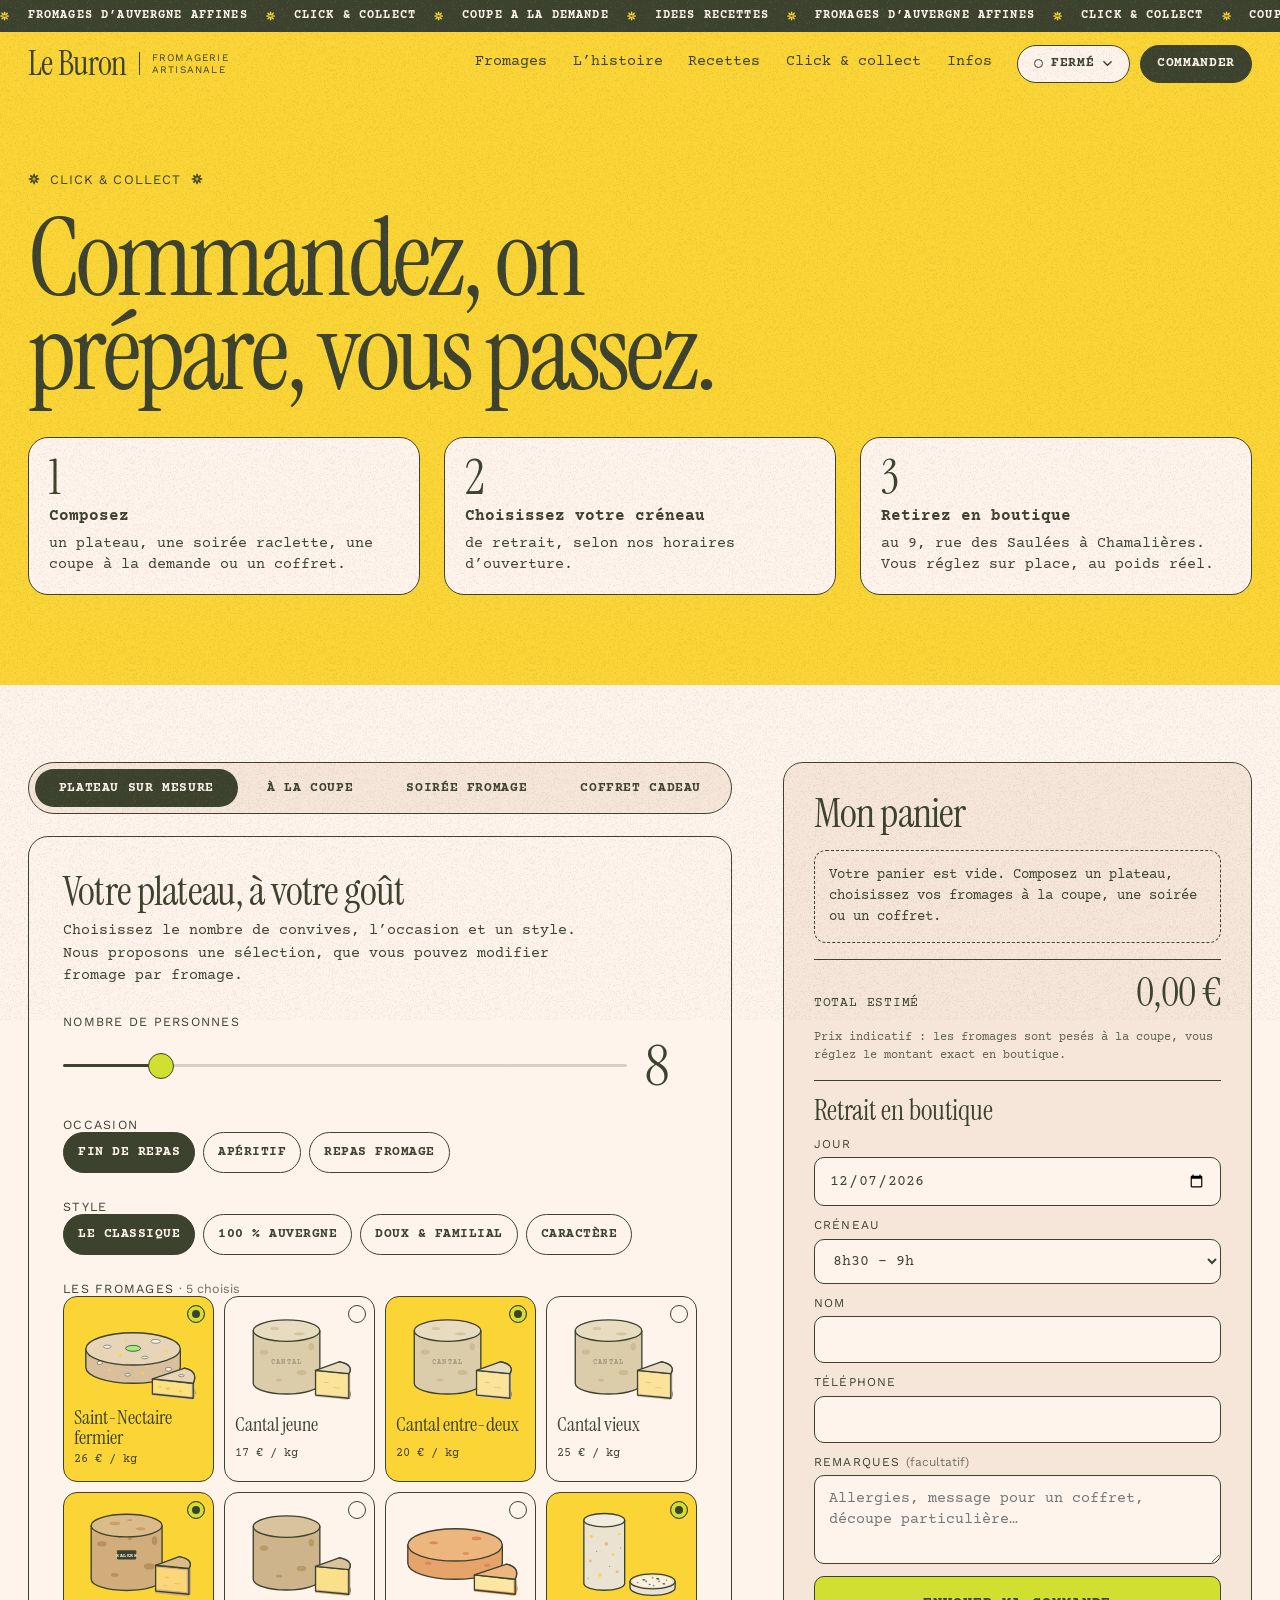
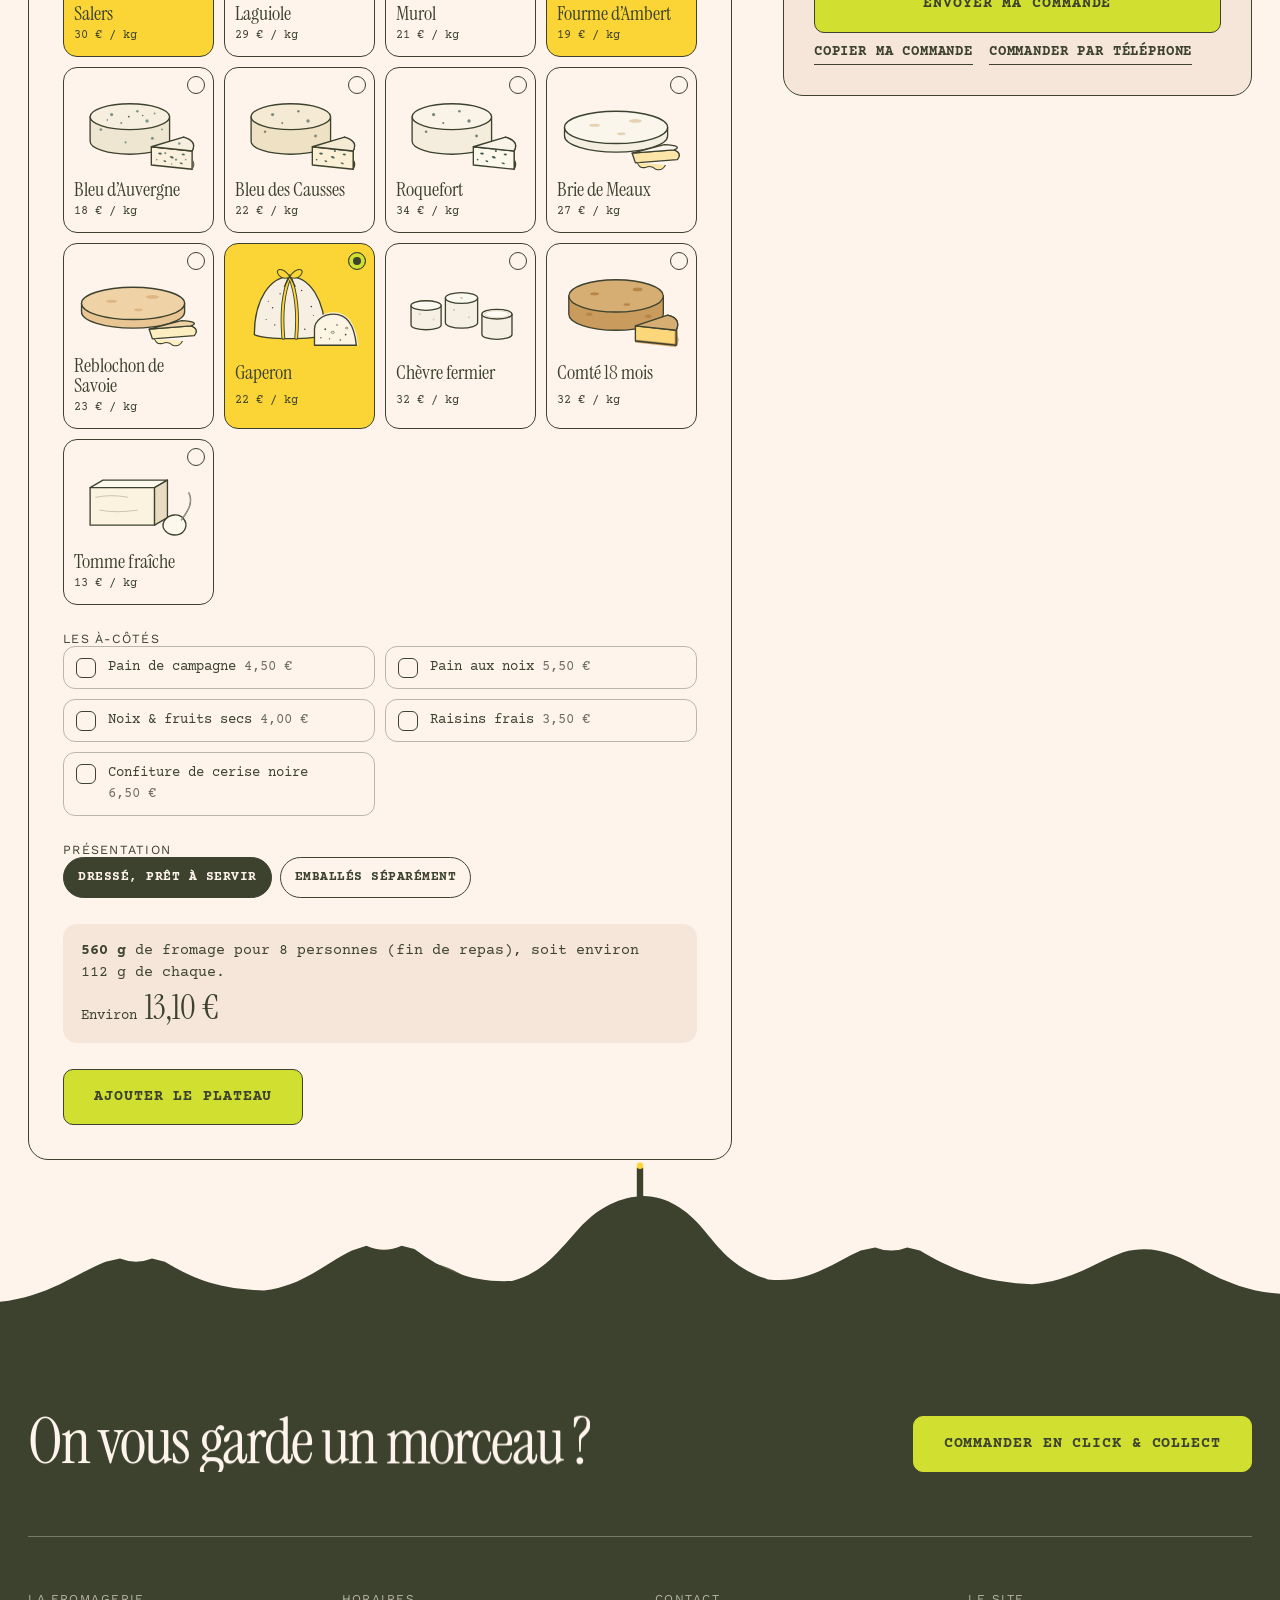
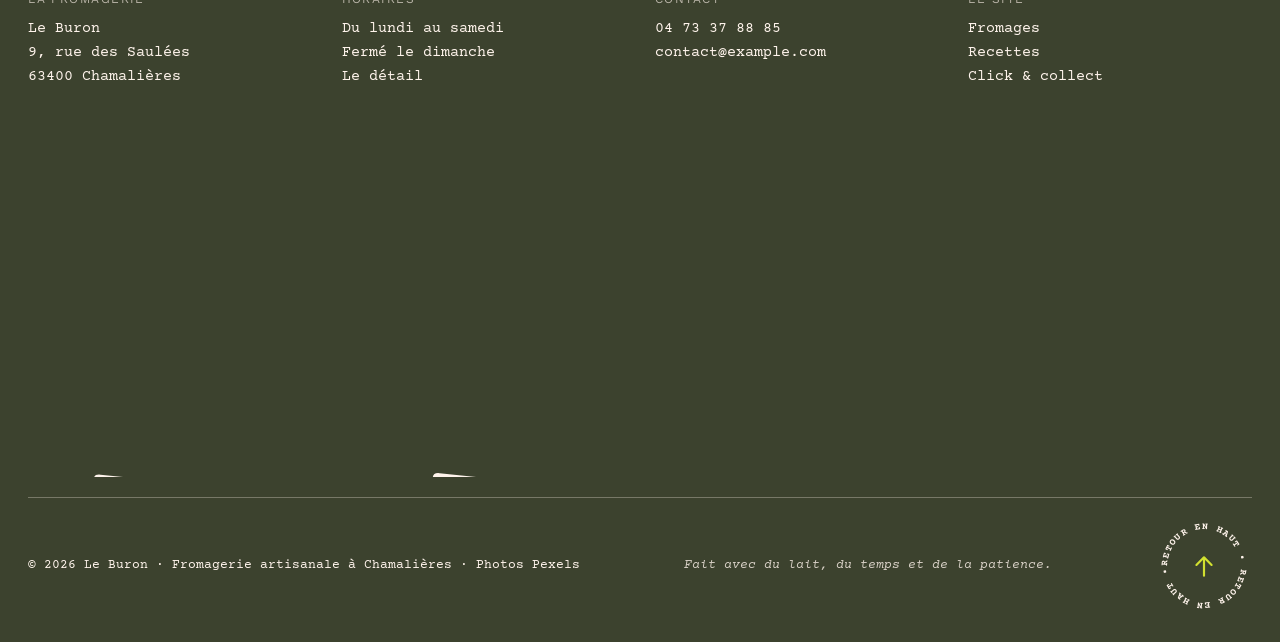
==== commande.html @ 523547b1 "Ajoute les pages fromages, recettes et commande click & collect - Transition animée (rideau) entre l" ====
<!DOCTYPE html>
<html lang="fr" class="no-js">
<head>
  <meta charset="utf-8">
  <meta name="viewport" content="width=device-width, initial-scale=1">
  <title>Click &amp; collect — Le Buron</title>
  <meta name="description" content="Commandez en ligne vos plateaux, fromages à la coupe, soirées raclette et coffrets, et retirez-les au Buron, 9 rue des Saulées à Chamalières.">
  <meta name="theme-color" content="#fff4ec">

  <!-- Partage sur les réseaux — ✏️ À PERSONNALISER : remplacez l’URL de l’image par l’adresse complète une fois le site en ligne -->
  <meta property="og:type" content="website">
  <meta property="og:locale" content="fr_FR">
  <meta property="og:site_name" content="Le Buron">
  <meta property="og:title" content="Click &amp; collect — Le Buron">
  <meta property="og:description" content="Les grands fromages d’Auvergne, choisis avec soin et coupés à la demande, à Chamalières aux portes de Clermont-Ferrand.">
  <meta property="og:image" content="assets/img/og-image.jpg">
  <meta name="twitter:card" content="summary_large_image">

  <link rel="icon" href="assets/img/favicon.svg" type="image/svg+xml">
  <link rel="apple-touch-icon" href="assets/img/apple-touch-icon.png">
  <link rel="preload" href="assets/fonts/instrument-serif-400-latin.woff2" as="font" type="font/woff2" crossorigin>
  <link rel="preload" href="assets/fonts/courier-prime-400-latin.woff2" as="font" type="font/woff2" crossorigin>
  <link rel="stylesheet" href="assets/css/style.css">

  <script>document.documentElement.classList.replace('no-js', 'js');try{if(sessionStorage.getItem('lb-curtain'))document.documentElement.classList.add('is-arriving')}catch(e){}</script>
  <script src="assets/vendor/gsap.min.js" defer></script>
  <script src="assets/vendor/ScrollTrigger.min.js" defer></script>
  <script src="assets/vendor/SplitText.min.js" defer></script>
  <script src="assets/vendor/lenis.min.js" defer></script>
  <script src="assets/js/data.js" defer></script>
  <script src="assets/js/app.js" defer></script>
  <script src="assets/js/main.js" defer></script>

</head>
<body class="page-commande">
  <a class="skip-link" href="#contenu">Aller au contenu</a>

  <!-- ============ Bibliothèque d’illustrations (réutilisées avec <use>) ============ -->
  <svg class="sprite" width="0" height="0" aria-hidden="true" focusable="false">
    <defs>
      <linearGradient id="sky-grad" x1="0" y1="0" x2="0" y2="1">
        <stop offset="0" stop-color="#fff4ec"/>
        <stop offset="1" stop-color="#f6e6d9"/>
      </linearGradient>
      <pattern id="lauze" width="14" height="24" patternUnits="userSpaceOnUse">
        <rect width="14" height="24" fill="#3c422e"/>
        <path d="M0,6 a7,7 0 0,0 14,0 M-7,18 a7,7 0 0,0 14,0 M7,18 a7,7 0 0,0 14,0" fill="none" stroke="#69714f" stroke-width="1.6"/>
      </pattern>

      <!-- Astérisque fleuri -->
      <symbol id="ast" viewBox="-11 -11 22 22">
        <g fill="currentColor">
          <path id="ast-petal" d="M0,-1.2 C2.5,-4 2.5,-7.6 0,-10.6 C-2.5,-7.6 -2.5,-4 0,-1.2 Z"/>
          <use href="#ast-petal" transform="rotate(45)"/>
          <use href="#ast-petal" transform="rotate(90)"/>
          <use href="#ast-petal" transform="rotate(135)"/>
          <use href="#ast-petal" transform="rotate(180)"/>
          <use href="#ast-petal" transform="rotate(225)"/>
          <use href="#ast-petal" transform="rotate(270)"/>
          <use href="#ast-petal" transform="rotate(315)"/>
        </g>
      </symbol>
      <symbol id="arrow" viewBox="0 0 24 24">
        <path d="M3,12 H20 M13,5 L20,12 L13,19" fill="none" stroke="currentColor" stroke-width="2" stroke-linecap="round" stroke-linejoin="round"/>
      </symbol>

      <!-- Meule entamée vue de dessus + sa part -->
      <symbol id="wheel-top" viewBox="-52 -52 104 104">
        <path d="M0,0 L39.84,23 A46,46 0 1,1 39.84,-23 Z" fill="#e2c9a6" stroke="#3c422e" stroke-width="2.5" stroke-linejoin="round"/>
        <path d="M0,0 L33.77,19.5 A39,39 0 1,1 33.77,-19.5 Z" fill="#fde17e" stroke="#3c422e" stroke-width="1.5" stroke-linejoin="round"/>
        <g fill="#f1c64a"><circle cx="-14" cy="-12" r="3"/><circle cx="-22" cy="10" r="2.2"/><circle cx="4" cy="22" r="2.6"/><circle cx="-4" cy="-26" r="1.8"/><circle cx="-28" cy="-6" r="1.6"/></g>
      </symbol>
      <symbol id="wedge-top" viewBox="-52 -52 104 104">
        <path d="M0,0 L39.84,-23 A46,46 0 0,1 39.84,23 Z" fill="#e2c9a6" stroke="#3c422e" stroke-width="2.5" stroke-linejoin="round"/>
        <path d="M0,0 L33.77,-19.5 A39,39 0 0,1 33.77,19.5 Z" fill="#fde17e" stroke="#3c422e" stroke-width="1.5" stroke-linejoin="round"/>
        <circle cx="22" cy="4" r="2.2" fill="#f1c64a"/>
      </symbol>

      <!-- Saint-Nectaire -->
      <symbol id="sn-wheel" viewBox="0 0 240 180">
        <path d="M22,78 L22,112 A88,30 0 0,0 198,112 L198,78 Z" fill="#d9bf9c" stroke="#3c422e" stroke-width="2.5" stroke-linejoin="round"/>
        <ellipse cx="110" cy="78" rx="88" ry="30" fill="#e8d5b7" stroke="#3c422e" stroke-width="2.5"/>
        <g fill="#fff4ec" stroke="#3c422e" stroke-width="1"><ellipse cx="62" cy="74" rx="7" ry="3"/><ellipse cx="152" cy="64" rx="9" ry="3.5"/><ellipse cx="132" cy="94" rx="6" ry="2.4"/><ellipse cx="48" cy="104" rx="5" ry="3"/><ellipse cx="176" cy="116" rx="6" ry="3.4"/><ellipse cx="100" cy="126" rx="5" ry="2.6"/></g>
        <g fill="#fbd535"><circle cx="86" cy="90" r="2.6"/><circle cx="172" cy="82" r="2.2"/><circle cx="96" cy="62" r="1.8"/><circle cx="128" cy="124" r="2.4"/><circle cx="66" cy="118" r="2"/></g>
        <ellipse cx="110" cy="77" rx="14" ry="5.5" fill="#9eef80" stroke="#3c422e" stroke-width="1.5"/>
      </symbol>
      <symbol id="sn-part" viewBox="0 0 240 180">
        <path d="M222,142 Q232,120 206,114 L206,142 Q232,148 222,170 Z" fill="#d9bf9c" stroke="#3c422e" stroke-width="2.5" stroke-linejoin="round"/>
        <path d="M146,134 L222,142 L222,170 L146,162 Z" fill="#fde17e"/>
        <path d="M146,162 L222,170 M222,142 L222,170" stroke="#d9bf9c" stroke-width="6"/>
        <path d="M146,134 L222,142" stroke="#d9bf9c" stroke-width="5"/>
        <g fill="#f1c64a"><ellipse cx="175" cy="152" rx="4" ry="2.5"/><ellipse cx="198" cy="157" rx="3" ry="2"/><ellipse cx="160" cy="149" rx="2.5" ry="1.6"/></g>
        <path d="M146,134 L222,142 L222,170 L146,162 Z" fill="none" stroke="#3c422e" stroke-width="2.5" stroke-linejoin="round"/>
        <path d="M146,134 L206,114 Q232,120 222,142 Z" fill="#e8d5b7" stroke="#3c422e" stroke-width="2.5" stroke-linejoin="round"/>
        <ellipse cx="200" cy="128" rx="5" ry="2" fill="#fff4ec" stroke="#3c422e" stroke-width="1"/>
      </symbol>

      <!-- Cantal -->
      <symbol id="ca-wheel" viewBox="0 0 240 180">
        <path d="M34,44 L34,142 A62,20 0 0,0 158,142 L158,44 Z" fill="#dccdaa" stroke="#3c422e" stroke-width="2.5" stroke-linejoin="round"/>
        <g fill="#cdbb94"><ellipse cx="54" cy="84" rx="8" ry="5"/><ellipse cx="124" cy="122" rx="9" ry="5"/><ellipse cx="82" cy="136" rx="6" ry="3"/><ellipse cx="142" cy="74" rx="5" ry="7"/></g>
        <text x="96" y="106" text-anchor="middle" font-family="'Courier Prime', monospace" font-size="13" font-weight="700" letter-spacing="2" fill="#3c422e" opacity=".35">CANTAL</text>
        <ellipse cx="96" cy="44" rx="62" ry="20" fill="#e8dcc0" stroke="#3c422e" stroke-width="2.5"/>
        <g fill="#d6c49d"><ellipse cx="74" cy="40" rx="8" ry="3"/><ellipse cx="120" cy="50" rx="10" ry="3"/></g>
      </symbol>
      <symbol id="ca-part" viewBox="0 0 240 180">
        <path d="M212,124 Q222,108 194,102 L194,148 Q222,154 212,170 Z" fill="#dccdaa" stroke="#3c422e" stroke-width="2.5" stroke-linejoin="round"/>
        <path d="M150,118 L212,124 L212,170 L150,164 Z" fill="#fbe49a"/>
        <path d="M150,164 L212,170 M212,124 L212,170" stroke="#dccdaa" stroke-width="6"/>
        <path d="M150,118 L212,124" stroke="#dccdaa" stroke-width="5"/>
        <path d="M166,140 l8,1 M184,150 l10,1" stroke="#e9c96a" stroke-width="2" stroke-linecap="round"/>
        <path d="M150,118 L212,124 L212,170 L150,164 Z" fill="none" stroke="#3c422e" stroke-width="2.5" stroke-linejoin="round"/>
        <path d="M150,118 L194,102 Q222,108 212,124 Z" fill="#e8dcc0" stroke="#3c422e" stroke-width="2.5" stroke-linejoin="round"/>
      </symbol>

      <!-- Salers -->
      <symbol id="sa-wheel" viewBox="0 0 240 180">
        <path d="M32,42 L32,142 A66,21 0 0,0 164,142 L164,42 Z" fill="#d1ad7b" stroke="#3c422e" stroke-width="2.5" stroke-linejoin="round"/>
        <g fill="#b9905c"><ellipse cx="52" cy="76" rx="9" ry="5"/><ellipse cx="140" cy="118" rx="10" ry="6"/><ellipse cx="76" cy="134" rx="7" ry="3.5"/><ellipse cx="150" cy="70" rx="5" ry="8"/><ellipse cx="104" cy="66" rx="4" ry="3"/></g>
        <rect x="80" y="88" width="36" height="17" rx="2" fill="#3c422e"/>
        <text x="98" y="100" text-anchor="middle" font-family="'Courier Prime', monospace" font-size="8.5" font-weight="700" letter-spacing="1" fill="#fff4ec">SALERS</text>
        <ellipse cx="98" cy="42" rx="66" ry="21" fill="#dcbb8a" stroke="#3c422e" stroke-width="2.5"/>
        <g fill="#c89f69"><ellipse cx="76" cy="38" rx="10" ry="3.4"/><ellipse cx="124" cy="48" rx="9" ry="3"/><ellipse cx="104" cy="32" rx="5" ry="2"/></g>
      </symbol>
      <symbol id="sa-part" viewBox="0 0 240 180">
        <path d="M214,122 Q224,106 196,100 L196,148 Q224,154 214,170 Z" fill="#d1ad7b" stroke="#3c422e" stroke-width="2.5" stroke-linejoin="round"/>
        <path d="M152,116 L214,122 L214,170 L152,164 Z" fill="#fbd77a"/>
        <path d="M152,164 L214,170 M214,122 L214,170" stroke="#d1ad7b" stroke-width="8"/>
        <path d="M152,116 L214,122" stroke="#d1ad7b" stroke-width="7"/>
        <path d="M170,138 l6,1 M188,150 l9,1 M168,154 l5,0" stroke="#efbf4f" stroke-width="2" stroke-linecap="round"/>
        <path d="M152,116 L214,122 L214,170 L152,164 Z" fill="none" stroke="#3c422e" stroke-width="2.5" stroke-linejoin="round"/>
        <path d="M152,116 L196,100 Q224,106 214,122 Z" fill="#dcbb8a" stroke="#3c422e" stroke-width="2.5" stroke-linejoin="round"/>
      </symbol>

      <!-- Fourme d’Ambert -->
      <symbol id="fa-wheel" viewBox="0 0 240 180">
        <path d="M50,32 L50,150 A38,12.5 0 0,0 126,150 L126,32 Z" fill="#ebe3d1" stroke="#3c422e" stroke-width="2.5" stroke-linejoin="round"/>
        <g fill="#fbd535"><circle cx="64" cy="62" r="3"/><circle cx="104" cy="96" r="2.4"/><circle cx="80" cy="134" r="3.2"/><circle cx="116" cy="58" r="2"/></g>
        <g fill="#e9b98d"><circle cx="92" cy="76" r="3.6"/><circle cx="62" cy="108" r="2.6"/><circle cx="112" cy="128" r="2.8"/></g>
        <g fill="#3c422e" opacity=".55"><circle cx="74" cy="90" r="1.2"/><circle cx="98" cy="118" r="1.2"/><circle cx="58" cy="140" r="1"/><circle cx="118" cy="84" r="1"/></g>
        <ellipse cx="88" cy="32" rx="38" ry="12.5" fill="#f2ecdf" stroke="#3c422e" stroke-width="2.5"/>
      </symbol>
      <symbol id="fa-part" viewBox="0 0 240 180">
        <path d="M136,146 L136,158 A42,14 0 0,0 220,158 L220,146 Z" fill="#ebe3d1" stroke="#3c422e" stroke-width="2.5" stroke-linejoin="round"/>
        <ellipse cx="178" cy="146" rx="42" ry="14" fill="#e3d9c2" stroke="#3c422e" stroke-width="2.5"/>
        <ellipse cx="178" cy="146" rx="37" ry="11.5" fill="#fbf0dc"/>
        <g fill="#50665c"><path d="M158,143 q4,-3 7,0 q-2,4 -7,0 Z"/><path d="M184,140 q5,-2 7,2 q-4,3 -7,-2 Z"/><path d="M196,150 q4,-2 6,1 q-3,3 -6,-1 Z"/><path d="M170,151 q3,-2 5,1 q-2,2 -5,-1 Z"/></g>
        <g fill="#7f9a8c"><circle cx="166" cy="146" r="2"/><circle cx="190" cy="146" r="1.8"/><circle cx="178" cy="139" r="1.6"/><circle cx="204" cy="144" r="1.5"/><circle cx="150" cy="148" r="1.4"/><circle cx="180" cy="154" r="1.6"/></g>
      </symbol>

      <!-- Bleu d’Auvergne -->
      <symbol id="ba-wheel" viewBox="0 0 240 180">
        <path d="M30,72 L30,118 A74,24 0 0,0 178,118 L178,72 Z" fill="#efe6d2" stroke="#3c422e" stroke-width="2.5" stroke-linejoin="round"/>
        <g fill="#7f9a8c"><circle cx="50" cy="96" r="2.6"/><circle cx="96" cy="120" r="2"/><circle cx="146" cy="112" r="2.8"/><circle cx="164" cy="96" r="1.8"/></g>
        <ellipse cx="104" cy="72" rx="74" ry="24" fill="#f6efdf" stroke="#3c422e" stroke-width="2.5"/>
        <g fill="#7f9a8c"><circle cx="70" cy="68" r="3"/><circle cx="118" cy="62" r="2.4"/><circle cx="136" cy="80" r="3.2"/><circle cx="88" cy="84" r="2"/><circle cx="150" cy="66" r="1.8"/></g>
        <g fill="#50665c"><circle cx="102" cy="72" r="1.6"/><circle cx="62" cy="78" r="1.4"/><circle cx="128" cy="70" r="1.4"/></g>
      </symbol>
      <symbol id="ba-part" viewBox="0 0 240 180">
        <path d="M220,136 Q230,118 204,110 L204,144 Q230,152 220,170 Z" fill="#efe6d2" stroke="#3c422e" stroke-width="2.5" stroke-linejoin="round"/>
        <path d="M144,128 L220,136 L220,170 L144,162 Z" fill="#fbf0dc"/>
        <g fill="#50665c"><path d="M156,140 q5,-3 8,1 q-4,4 -8,-1 Z"/><path d="M178,146 q6,-2 8,3 q-5,3 -8,-3 Z"/><path d="M200,142 q4,-3 7,1 q-3,3 -7,-1 Z"/><path d="M166,154 q4,-2 6,2 q-3,2 -6,-2 Z"/><path d="M196,158 q5,-2 7,2 q-4,2 -7,-2 Z"/></g>
        <g fill="#7f9a8c"><circle cx="170" cy="140" r="2"/><circle cx="190" cy="152" r="2.2"/><circle cx="208" cy="152" r="1.6"/><circle cx="154" cy="152" r="1.6"/><circle cx="182" cy="160" r="1.4"/></g>
        <path d="M144,162 L220,170 M220,136 L220,170" stroke="#efe6d2" stroke-width="4"/>
        <path d="M144,128 L220,136 L220,170 L144,162 Z" fill="none" stroke="#3c422e" stroke-width="2.5" stroke-linejoin="round"/>
        <path d="M144,128 L204,110 Q230,118 220,136 Z" fill="#f6efdf" stroke="#3c422e" stroke-width="2.5" stroke-linejoin="round"/>
        <circle cx="196" cy="122" r="2.4" fill="#7f9a8c"/>
      </symbol>

      <!-- Gaperon -->
      <symbol id="ga-wheel" viewBox="0 0 240 180">
        <path d="M36,150 C36,84 66,42 102,42 C138,42 168,84 168,150 C146,160 58,160 36,150 Z" fill="#f7f0e2" stroke="#3c422e" stroke-width="2.5" stroke-linejoin="round"/>
        <g fill="#3c422e"><circle cx="70" cy="100" r="1.4"/><circle cx="84" cy="74" r="1.2"/><circle cx="124" cy="68" r="1.3"/><circle cx="142" cy="98" r="1.4"/><circle cx="74" cy="132" r="1.3"/><circle cx="150" cy="130" r="1.2"/><circle cx="58" cy="122" r="1"/><circle cx="130" cy="140" r="1.4"/><circle cx="62" cy="88" r="1"/><circle cx="146" cy="114" r="1"/></g>
        <path d="M102,42 C90,72 86,112 90,156 M102,42 C114,72 118,112 114,156" fill="none" stroke="#3c422e" stroke-width="7" stroke-linecap="round"/>
        <path d="M102,42 C90,72 86,112 90,156 M102,42 C114,72 118,112 114,156" fill="none" stroke="#fbd535" stroke-width="3.6" stroke-linecap="round"/>
        <path d="M102,42 C88,22 72,28 82,40 C88,47 97,46 102,42 Z M102,42 C116,22 132,28 122,40 C116,47 107,46 102,42 Z" fill="#fbd535" stroke="#3c422e" stroke-width="2" stroke-linejoin="round"/>
        <path d="M102,42 L92,60 M102,42 L112,60" stroke="#3c422e" stroke-width="2.4" stroke-linecap="round"/>
      </symbol>
      <symbol id="ga-part" viewBox="0 0 240 180">
        <path d="M148,170 L148,140 C148,124 164,112 184,112 C206,112 222,130 226,170 Z" fill="#fdf5e4"/>
        <path d="M148,140 C148,124 164,112 184,112 C206,112 222,130 226,170" fill="none" stroke="#f7f0e2" stroke-width="7"/>
        <g fill="#3c422e"><circle cx="168" cy="140" r="1.6"/><circle cx="190" cy="132" r="1.4"/><circle cx="206" cy="150" r="1.6"/><circle cx="176" cy="158" r="1.3"/><circle cx="160" cy="156" r="1.2"/><circle cx="196" cy="160" r="1.4"/></g>
        <g fill="#fff4ec" stroke="#3c422e" stroke-width="1"><ellipse cx="182" cy="146" rx="3" ry="2"/><ellipse cx="208" cy="138" rx="2.4" ry="1.6"/></g>
        <path d="M148,170 L148,140 C148,124 164,112 184,112 C206,112 222,130 226,170 Z" fill="none" stroke="#3c422e" stroke-width="2.5" stroke-linejoin="round"/>
      </symbol>


      <!-- Dessins génériques, colorés par les variables --rind, --top, --paste, --spot, --vein -->
      <symbol id="tall-wheel" viewBox="0 0 240 180">
        <path d="M34,44 L34,142 A62,20 0 0,0 158,142 L158,44 Z" style="fill:var(--rind,#dccdaa)" stroke="#3c422e" stroke-width="2.5" stroke-linejoin="round"/>
        <g style="fill:var(--spot,#cdbb94)"><ellipse cx="54" cy="84" rx="8" ry="5"/><ellipse cx="124" cy="122" rx="9" ry="5"/><ellipse cx="82" cy="136" rx="6" ry="3"/><ellipse cx="142" cy="74" rx="5" ry="7"/></g>
        <ellipse cx="96" cy="44" rx="62" ry="20" style="fill:var(--top,#e8dcc0)" stroke="#3c422e" stroke-width="2.5"/>
      </symbol>
      <symbol id="tall-part" viewBox="0 0 240 180">
        <path d="M212,124 Q222,108 194,102 L194,148 Q222,154 212,170 Z" style="fill:var(--rind,#dccdaa)" stroke="#3c422e" stroke-width="2.5" stroke-linejoin="round"/>
        <path d="M150,118 L212,124 L212,170 L150,164 Z" style="fill:var(--paste,#fbe49a)"/>
        <path d="M150,164 L212,170 M212,124 L212,170" style="stroke:var(--rind,#dccdaa)" stroke-width="6"/>
        <path d="M150,118 L212,124 L212,170 L150,164 Z" fill="none" stroke="#3c422e" stroke-width="2.5" stroke-linejoin="round"/>
        <path d="M150,118 L194,102 Q222,108 212,124 Z" style="fill:var(--top,#e8dcc0)" stroke="#3c422e" stroke-width="2.5" stroke-linejoin="round"/>
      </symbol>
      <symbol id="disc-wheel" viewBox="0 0 240 180">
        <path d="M22,78 L22,112 A88,30 0 0,0 198,112 L198,78 Z" style="fill:var(--rind,#d9bf9c)" stroke="#3c422e" stroke-width="2.5" stroke-linejoin="round"/>
        <ellipse cx="110" cy="78" rx="88" ry="30" style="fill:var(--top,#e8d5b7)" stroke="#3c422e" stroke-width="2.5"/>
        <g style="fill:var(--spot,#c9a978)"><ellipse cx="70" cy="74" rx="8" ry="3"/><ellipse cx="150" cy="66" rx="9" ry="3.5"/><ellipse cx="130" cy="94" rx="6" ry="2.4"/><ellipse cx="60" cy="112" rx="6" ry="3"/><ellipse cx="170" cy="116" rx="6" ry="3.4"/></g>
      </symbol>
      <symbol id="disc-part" viewBox="0 0 240 180">
        <path d="M222,142 Q232,120 206,114 L206,142 Q232,148 222,170 Z" style="fill:var(--rind,#d9bf9c)" stroke="#3c422e" stroke-width="2.5" stroke-linejoin="round"/>
        <path d="M146,134 L222,142 L222,170 L146,162 Z" style="fill:var(--paste,#fde17e)"/>
        <path d="M146,162 L222,170 M222,142 L222,170" style="stroke:var(--rind,#d9bf9c)" stroke-width="6"/>
        <path d="M146,134 L222,142 L222,170 L146,162 Z" fill="none" stroke="#3c422e" stroke-width="2.5" stroke-linejoin="round"/>
        <path d="M146,134 L206,114 Q232,120 222,142 Z" style="fill:var(--top,#e8d5b7)" stroke="#3c422e" stroke-width="2.5" stroke-linejoin="round"/>
      </symbol>
      <symbol id="blue-wheel" viewBox="0 0 240 180">
        <path d="M30,72 L30,118 A74,24 0 0,0 178,118 L178,72 Z" style="fill:var(--rind,#efe6d2)" stroke="#3c422e" stroke-width="2.5" stroke-linejoin="round"/>
        <ellipse cx="104" cy="72" rx="74" ry="24" style="fill:var(--top,#f6efdf)" stroke="#3c422e" stroke-width="2.5"/>
        <g style="fill:var(--vein,#50665c)" opacity=".7"><circle cx="70" cy="68" r="3"/><circle cx="118" cy="62" r="2.4"/><circle cx="136" cy="80" r="3.2"/><circle cx="88" cy="84" r="2"/><circle cx="56" cy="100" r="2.4"/><circle cx="150" cy="108" r="2.6"/></g>
      </symbol>
      <symbol id="blue-part" viewBox="0 0 240 180">
        <path d="M220,136 Q230,118 204,110 L204,144 Q230,152 220,170 Z" style="fill:var(--rind,#efe6d2)" stroke="#3c422e" stroke-width="2.5" stroke-linejoin="round"/>
        <path d="M144,128 L220,136 L220,170 L144,162 Z" style="fill:var(--paste,#fbf0dc)"/>
        <g style="fill:var(--vein,#50665c)"><path d="M156,140 q5,-3 8,1 q-4,4 -8,-1 Z"/><path d="M178,146 q6,-2 8,3 q-5,3 -8,-3 Z"/><path d="M200,142 q4,-3 7,1 q-3,3 -7,-1 Z"/><path d="M166,154 q4,-2 6,2 q-3,2 -6,-2 Z"/><path d="M196,158 q5,-2 7,2 q-4,2 -7,-2 Z"/><circle cx="186" cy="136" r="2"/><circle cx="152" cy="152" r="1.6"/></g>
        <path d="M144,128 L220,136 L220,170 L144,162 Z" fill="none" stroke="#3c422e" stroke-width="2.5" stroke-linejoin="round"/>
        <path d="M144,128 L204,110 Q230,118 220,136 Z" style="fill:var(--top,#f6efdf)" stroke="#3c422e" stroke-width="2.5" stroke-linejoin="round"/>
      </symbol>
      <symbol id="soft-wheel" viewBox="0 0 240 180">
        <path d="M14,92 L14,108 A96,30 0 0,0 206,108 L206,92 Z" style="fill:var(--rind,#f5efe2)" stroke="#3c422e" stroke-width="2.5" stroke-linejoin="round"/>
        <ellipse cx="110" cy="92" rx="96" ry="30" style="fill:var(--top,#faf6ec)" stroke="#3c422e" stroke-width="2.5"/>
        <g style="fill:var(--spot,#d9b98c)" opacity=".6"><ellipse cx="70" cy="88" rx="10" ry="3"/><ellipse cx="146" cy="80" rx="12" ry="3.5"/><ellipse cx="120" cy="104" rx="8" ry="2.4"/></g>
      </symbol>
      <symbol id="soft-part" viewBox="0 0 240 180">
        <path d="M140,140 L218,134 Q234,140 224,152 L146,158 Z" style="fill:var(--paste,#fbe6a8)" stroke="#3c422e" stroke-width="2.5" stroke-linejoin="round"/>
        <path d="M150,158 Q154,170 166,166 Q176,162 184,170 Q196,174 202,162" style="fill:var(--paste,#fbe6a8)" stroke="#3c422e" stroke-width="2" stroke-linejoin="round"/>
        <path d="M140,140 L200,124 Q236,126 218,134 Z" style="fill:var(--top,#faf6ec)" stroke="#3c422e" stroke-width="2.5" stroke-linejoin="round"/>
      </symbol>
      <symbol id="goat-wheel" viewBox="0 0 240 180">
        <g stroke="#3c422e" stroke-width="2.5" stroke-linejoin="round">
          <path d="M28,96 L28,132 A28,9 0 0,0 84,132 L84,96 Z" style="fill:var(--rind,#f6f0e4)"/><ellipse cx="56" cy="96" rx="28" ry="9" style="fill:var(--top,#fbf8f0)"/>
          <path d="M92,82 L92,128 A30,10 0 0,0 152,128 L152,82 Z" style="fill:var(--rind,#f6f0e4)"/><ellipse cx="122" cy="82" rx="30" ry="10" style="fill:var(--top,#fbf8f0)"/>
        </g>
        <g style="fill:var(--spot,#d9cdb4)"><circle cx="44" cy="112" r="2"/><circle cx="70" cy="122" r="1.8"/><circle cx="108" cy="104" r="2.2"/><circle cx="136" cy="118" r="2"/><circle cx="122" cy="82" r="2.4"/></g>
      </symbol>
      <symbol id="goat-part" viewBox="0 0 240 180">
        <g stroke="#3c422e" stroke-width="2.5" stroke-linejoin="round">
          <path d="M160,112 L160,150 A28,9 0 0,0 216,150 L216,112 Z" style="fill:var(--rind,#f6f0e4)"/>
          <ellipse cx="188" cy="112" rx="28" ry="9" style="fill:var(--paste,#fffcf4)"/>
          <ellipse cx="188" cy="112" rx="23" ry="6.5" fill="none" style="stroke:var(--spot,#d9cdb4)" stroke-width="1.5"/>
        </g>
      </symbol>
      <symbol id="fresh-wheel" viewBox="0 0 240 180">
        <path d="M30,70 L150,70 L174,56 L54,56 Z" style="fill:var(--top,#fdf8ec)" stroke="#3c422e" stroke-width="2.5" stroke-linejoin="round"/>
        <path d="M30,70 L150,70 L150,140 L30,140 Z" style="fill:var(--rind,#fbf3df)" stroke="#3c422e" stroke-width="2.5" stroke-linejoin="round"/>
        <path d="M150,70 L174,56 L174,126 L150,140 Z" style="fill:var(--spot,#e9dcc0)" stroke="#3c422e" stroke-width="2.5" stroke-linejoin="round"/>
        <path d="M40,88 q30,-6 60,0 M48,112 q30,6 70,0" fill="none" stroke="#3c422e" stroke-width="1.4" opacity=".35" stroke-linecap="round"/>
      </symbol>
      <symbol id="fresh-part" viewBox="0 0 240 180">
        <path d="M168,132 C178,118 196,118 204,128 C214,140 206,156 192,158 C176,160 160,148 168,132 Z" style="fill:var(--paste,#fdf8ec)" stroke="#3c422e" stroke-width="2.5"/>
        <path d="M200,130 C214,112 222,96 214,80" fill="none" stroke="#3c422e" stroke-width="2.5" stroke-linecap="round"/>
        <path d="M200,130 C214,112 222,96 214,80" fill="none" style="stroke:var(--paste,#fdf8ec)" stroke-width="1" stroke-linecap="round"/>
      </symbol>

      <!-- Vache de Salers, nuage, buron, gentiane, miette -->
      <symbol id="cow" viewBox="0 0 132 86">
        <path d="M22,26 Q12,32 12,50" fill="none" stroke="#3c422e" stroke-width="3.2" stroke-linecap="round"/>
        <g fill="#3c422e">
          <path d="M20,30 Q20,18 34,18 L86,18 Q100,18 100,32 L100,48 Q100,56 92,56 L30,56 Q20,56 20,46 Z"/>
          <rect x="25" y="50" width="8" height="28" rx="3"/><rect x="38" y="50" width="8" height="25" rx="3"/>
          <rect x="80" y="50" width="8" height="28" rx="3"/><rect x="91" y="50" width="8" height="25" rx="3"/>
          <path d="M94,24 C104,22 112,26 118,36 C122,44 122,54 116,58 C110,60 104,56 100,48 Z"/>
        </g>
        <path d="M106,28 C104,16 96,12 90,14 M114,32 C120,20 128,18 130,24" fill="none" stroke="#3c422e" stroke-width="3" stroke-linecap="round"/>
        <circle cx="110" cy="38" r="1.8" fill="#fff4ec"/>
      </symbol>
      <symbol id="cloud" viewBox="0 0 140 50">
        <path d="M8,46 Q2,46 2,38 Q2,28 14,28 Q16,14 32,14 Q40,2 58,6 Q70,-2 84,8 Q100,4 106,18 Q122,16 126,30 Q138,30 138,40 Q138,46 130,46 Z" fill="#fff4ec" stroke="#3c422e" stroke-width="2.5" stroke-linejoin="round"/>
      </symbol>
      <symbol id="hut" viewBox="0 0 240 180">
        <path d="M156,22 L174,22 L174,66 L156,66 Z" fill="#ece3d3" stroke="#3c422e" stroke-width="2.5" stroke-linejoin="round"/>
        <path d="M151,15 L179,15 L179,24 L151,24 Z" fill="#3c422e"/>
        <path d="M46,96 L194,96 L194,172 L46,172 Z" fill="#ece3d3" stroke="#3c422e" stroke-width="2.5" stroke-linejoin="round"/>
        <g fill="none" stroke="#3c422e" stroke-width="1.6" stroke-linecap="round" opacity=".6"><path d="M54,110 h14 M76,106 h10 M150,112 h16 M172,106 h12 M56,140 h12 M160,146 h18 M52,160 h16 M168,162 h14 M78,152 h10 M160,126 h8"/></g>
        <path d="M24,102 L120,8 L216,102 Z" fill="url(#lauze)" stroke="#3c422e" stroke-width="2.5" stroke-linejoin="round"/>
        <path d="M100,172 L100,134 Q120,114 140,134 L140,172 Z" fill="#3c422e"/>
        <rect x="160" y="118" width="18" height="16" rx="2" fill="#3c422e"/>
        <rect x="62" y="118" width="18" height="16" rx="2" fill="#3c422e"/>
        <path d="M28,172 H212" stroke="#3c422e" stroke-width="2.5" stroke-linecap="round"/>
      </symbol>
      <symbol id="gentian" viewBox="0 0 40 170">
        <path d="M20,170 V14" stroke="#3c422e" stroke-width="3" stroke-linecap="round"/>
        <g fill="#9eef80" stroke="#3c422e" stroke-width="2" stroke-linejoin="round">
          <path d="M20,152 C8,150 1,140 2,130 C12,133 19,142 20,152 Z"/><path d="M20,152 C32,150 39,140 38,130 C28,133 21,142 20,152 Z"/>
          <path d="M20,120 C9,117 4,108 5,101 C14,104 19,111 20,120 Z"/><path d="M20,120 C31,117 36,108 35,101 C26,104 21,111 20,120 Z"/>
        </g>
        <g fill="#fbd535" stroke="#3c422e" stroke-width="1.8">
          <circle cx="11" cy="86" r="5.5"/><circle cx="29" cy="86" r="5.5"/><circle cx="20" cy="81" r="5.5"/>
          <circle cx="12" cy="56" r="5"/><circle cx="28" cy="56" r="5"/><circle cx="20" cy="51" r="5"/>
          <circle cx="14" cy="28" r="4.5"/><circle cx="26" cy="28" r="4.5"/><circle cx="20" cy="21" r="5"/>
        </g>
      </symbol>
      <symbol id="crumb" viewBox="-8 -8 16 16">
        <path d="M-6,0 Q-4,-6 0,-5 Q6,-3 5,2 Q1,6 -4,4 Z" fill="#fbf0dc" stroke="#3c422e" stroke-width="1.2"/>
        <circle cx="-1.5" cy="0" r="1.4" fill="#50665c"/><circle cx="2" cy="1.2" r="1" fill="#3c422e"/>
      </symbol>
    </defs>
  </svg>

  <!-- ============ Curseur & grain ============ -->
  <div class="cursor" aria-hidden="true">
    <div class="cursor__ring"><span class="cursor__ring-inner"></span><span class="cursor__label"></span></div>
    <div class="cursor__dot"></div>
  </div>
  <div class="grain" aria-hidden="true"></div>

  <!-- ============ En-tête ============ -->
  <header class="site-header" data-header>
    <div class="ticker">
      <div class="marquee marquee--ticker" data-marquee data-speed="40">
        <div class="marquee__group">
          <span>Fromages d’Auvergne affinés</span><svg class="ast" aria-hidden="true"><use href="#ast"/></svg>
          <span>Click &amp; collect</span><svg class="ast" aria-hidden="true"><use href="#ast"/></svg>
          <span>Coupe à la demande</span><svg class="ast" aria-hidden="true"><use href="#ast"/></svg>
          <span>Idées recettes</span><svg class="ast" aria-hidden="true"><use href="#ast"/></svg>
        </div>
      </div>
    </div>
    <div class="nav">
      <a class="nav__logo" href="index.html" aria-label="Le Buron, accueil">
        <span class="nav__logo-word">Le Buron</span>
        <span class="nav__logo-tag">fromagerie<br>artisanale</span>
      </a>
      <nav class="nav__links" aria-label="Navigation principale">
        <a class="link" href="fromages.html">Fromages</a>
        <a class="link" href="index.html#histoire">L’histoire</a>
        <a class="link" href="recettes.html">Recettes</a>
        <a class="link" href="commande.html">Click &amp; collect</a>
        <a class="link" href="index.html#infos">Infos</a>
      </nav>
      <div class="nav__actions">
        <button class="pill pill--status" type="button" data-status-pill data-hours-toggle aria-expanded="false" aria-controls="hours-panel">
          <span class="status-dot" aria-hidden="true"></span><span data-status-short>Horaires</span>
          <svg class="pill__chev" viewBox="0 0 12 12" aria-hidden="true"><path d="M2,4 L6,8 L10,4" fill="none" stroke="currentColor" stroke-width="1.6" stroke-linecap="round" stroke-linejoin="round"/></svg>
        </button>
        <a class="pill pill--dark" href="commande.html" data-magnetic>Commander</a>
        <button class="nav__burger" type="button" aria-expanded="false" aria-controls="menu" aria-label="Ouvrir le menu">
          <span></span><span></span>
        </button>
      </div>
    </div>
    <div class="progress" aria-hidden="true"><span></span></div>
  </header>

  <!-- Menu plein écran (mobile) -->
  <div class="menu" id="menu" hidden>
    <nav class="menu__links" aria-label="Menu">
      <a href="fromages.html"><span>Fromages</span></a>
      <a href="recettes.html"><span>Recettes</span></a>
      <a href="commande.html"><span>Click &amp; collect</span></a>
      <a href="index.html#histoire"><span>L’histoire</span></a>
      <a href="index.html#infos"><span>Infos</span></a>
    </nav>
    <p class="menu__foot">9, rue des Saulées · 63400 Chamalières · 04 73 37 88 85</p>
  </div>

  <!-- Panneau des horaires (ouvert depuis la pastille en haut à droite) -->
  <div class="hours-panel" id="hours-panel" hidden>
    <div class="hours-panel__inner" role="dialog" aria-modal="false" aria-labelledby="hours-panel-title">
      <div class="hours-panel__head">
        <div>
          <p class="badge"><svg class="ast" aria-hidden="true"><use href="#ast"/></svg> Horaires d’ouverture</p>
          <h2 class="h-sm" id="hours-panel-title">Le Buron, Chamalières</h2>
        </div>
        <button class="hours-panel__close" type="button" data-hours-close aria-label="Fermer les horaires">×</button>
      </div>
      <p class="status" data-status><span class="status-dot" aria-hidden="true"></span><span data-status-text>Consultez nos horaires</span></p>
      <div class="hours-panel__body">
        <table class="hours" data-hours-table><caption class="visually-hidden">Horaires d’ouverture</caption><tbody></tbody></table>
        <div class="hours-panel__info">
          <address><strong>Le Buron</strong><br>9, rue des Saulées<br>63400 Chamalières</address>
          <a class="link" href="tel:+33473378885">04&nbsp;73&nbsp;37&nbsp;88&nbsp;85</a>
          <div class="hours-panel__ctas">
            <a class="btn btn--primary" href="https://www.google.com/maps/search/?api=1&amp;query=Le+Buron+9+rue+des+Saul%C3%A9es+63400+Chamali%C3%A8res" target="_blank" rel="noopener"><span class="btn__label"><span data-text="Itinéraire">Itinéraire</span></span></a>
            <a class="btn btn--ghost" href="commande.html"><span class="btn__label"><span data-text="Click &amp; collect">Click &amp; collect</span></span></a>
          </div>
        </div>
      </div>
      <p class="hours-panel__note">Horaires indicatifs, relevés en ligne. Les jours fériés, un petit appel avant de passer.</p>
    </div>
  </div>

  <!-- Rideau de transition entre les pages -->
  <div class="curtain" aria-hidden="true">
    <div class="curtain__bands"><span></span><span></span><span></span><span></span><span></span></div>
    <div class="curtain__center">
      <svg class="curtain__wheel" viewBox="-60 -60 120 120"><g class="curtain__spin"><use href="#wheel-top" x="-52" y="-52" width="104" height="104"/><use class="curtain__wedge" href="#wedge-top" x="-52" y="-52" width="104" height="104"/></g></svg>
      <p class="curtain__title" data-curtain-title>Le Buron</p>
    </div>
  </div>

  <main id="contenu">

    <section class="order-hero band" aria-labelledby="page-title" style="--band: var(--mustard); --outer: var(--cream)">
      <div class="band__bg" aria-hidden="true"></div>
      <div class="order-hero__inner">
        <p class="badge" data-reveal><svg class="ast" aria-hidden="true"><use href="#ast"/></svg> Click &amp; collect <svg class="ast" aria-hidden="true"><use href="#ast"/></svg></p>
        <h1 class="page-hero__title" id="page-title" data-split>Commandez, on prépare, vous passez.</h1>
        <ol class="order-steps">
          <li data-reveal><span class="order-steps__num">1</span><strong>Composez</strong><span>un plateau, une soirée raclette, une coupe à la demande ou un coffret.</span></li>
          <li data-reveal><span class="order-steps__num">2</span><strong>Choisissez votre créneau</strong><span>de retrait, selon nos horaires d’ouverture.</span></li>
          <li data-reveal><span class="order-steps__num">3</span><strong>Retirez en boutique</strong><span>au 9, rue des Saulées à Chamalières. Vous réglez sur place, au poids réel.</span></li>
        </ol>
      </div>
    </section>

    <section class="order" aria-label="Composer ma commande">
      <div class="order__builder">
        <div class="tabs" role="tablist" aria-label="Type de commande" data-order-tabs></div>
        <div class="order__panels" data-order-panels></div>
      </div>
      <aside class="order__cart" aria-labelledby="cart-title" data-cart>
        <h2 class="h-sm" id="cart-title">Mon panier</h2>
        <ul class="cart__lines" data-cart-lines></ul>
        <p class="cart__total"><span>Total estimé</span><strong data-cart-total>0,00&nbsp;€</strong></p>
        <p class="cart__hint">Prix indicatif&nbsp;: les fromages sont pesés à la coupe, vous réglez le montant exact en boutique.</p>
        <form class="pickup" data-pickup novalidate>
          <h3 class="pickup__title">Retrait en boutique</h3>
          <div class="pickup__row">
            <label for="pickup-date">Jour</label>
            <input type="date" id="pickup-date" name="date" required>
          </div>
          <div class="pickup__row">
            <label for="pickup-slot">Créneau</label>
            <select id="pickup-slot" name="slot" required></select>
          </div>
          <div class="pickup__row">
            <label for="pickup-name">Nom</label>
            <input type="text" id="pickup-name" name="name" autocomplete="name" required>
          </div>
          <div class="pickup__row">
            <label for="pickup-phone">Téléphone</label>
            <input type="tel" id="pickup-phone" name="phone" autocomplete="tel" required>
          </div>
          <div class="pickup__row">
            <label for="pickup-notes">Remarques <span>(facultatif)</span></label>
            <textarea id="pickup-notes" name="notes" rows="3" placeholder="Allergies, message pour un coffret, découpe particulière…"></textarea>
          </div>
          <p class="pickup__error" data-pickup-error role="alert" hidden></p>
          <button class="btn btn--primary pickup__submit" type="submit"><span class="btn__label"><span data-text="Envoyer ma commande">Envoyer ma commande</span></span></button>
          <div class="pickup__alt">
            <button class="arrow-link" type="button" data-copy-order>Copier ma commande</button>
            <a class="arrow-link" href="tel:+33473378885">Commander par téléphone</a>
          </div>
          <p class="pickup__done" data-pickup-done role="status" hidden></p>
        </form>
      </aside>
    </section>
  </main>

  <!-- ============ 11. Pied de page ============ -->
  <footer class="footer" data-dark>
    <svg class="footer__mountains" viewBox="0 0 1600 220" preserveAspectRatio="xMidYMax slice" aria-hidden="true" focusable="false">
      <g class="footer__ridge footer__ridge--back">
        <path d="M0,220 V150 C70,146 110,112 150,96 L168,92 Q190,100 212,92 L230,96 C270,120 300,134 360,136 C420,130 450,92 490,74 C530,58 560,70 590,90 C630,116 670,128 720,124 C780,118 800,96 830,96 C870,96 900,120 950,128 C1010,134 1040,96 1080,80 L1098,76 Q1120,84 1142,76 L1160,80 C1200,104 1240,124 1300,126 C1360,124 1400,96 1440,84 C1480,74 1520,86 1560,106 C1580,116 1590,120 1600,122 V220 Z" fill="#59604a"/>
      </g>
      <g class="footer__ridge footer__ridge--front">
        <path d="M0,220 V176 C60,170 96,140 132,126 L150,122 Q170,130 190,122 L206,126 C240,146 270,160 330,162 C380,156 406,128 440,112 L458,106 Q480,116 502,106 L518,110 C556,138 590,152 640,150 C680,140 700,110 724,84 C744,62 770,46 800,44 C830,42 858,60 878,84 C900,110 916,134 960,148 C1010,154 1040,128 1076,112 L1094,108 Q1114,116 1134,108 L1150,112 C1190,136 1230,152 1290,154 C1340,150 1370,126 1404,114 C1440,104 1470,116 1500,134 C1540,156 1570,164 1600,166 V220 Z" fill="#3c422e"/>
        <rect x="796" y="8" width="8" height="38" fill="#3c422e"/>
        <circle class="footer__beacon" cx="800" cy="6" r="4" fill="#fbd535"/>
      </g>
    </svg>

    <div class="footer__inner">
      <div class="footer__cta">
        <h2 class="h" data-split>On vous garde un morceau&nbsp;?</h2>
        <!-- ✏️ À PERSONNALISER : adresse e-mail -->
        <a class="btn btn--primary" href="commande.html" data-magnetic><span class="btn__label"><span data-text="Commander en click &amp; collect">Commander en click &amp; collect</span></span></a>
      </div>

      <!-- ✏️ À PERSONNALISER : adresse, téléphone, e-mail -->
      <div class="footer__cols">
        <div class="footer__col">
          <p class="footer__label">La fromagerie</p>
          <p>Le Buron<br>9, rue des Saulées<br>63400 Chamalières</p>
        </div>
        <div class="footer__col">
          <p class="footer__label">Horaires</p>
          <p>Du lundi au samedi<br>Fermé le dimanche<br><button class="link" type="button" data-hours-toggle>Le détail</button></p>
        </div>
        <div class="footer__col">
          <p class="footer__label">Contact</p>
          <p><a class="link" href="tel:+33473378885">04&nbsp;73&nbsp;37&nbsp;88&nbsp;85</a><br><a class="link" href="mailto:contact@example.com">contact@example.com</a></p>
        </div>
        <div class="footer__col">
          <p class="footer__label">Le site</p>
          <p><a class="link" href="fromages.html">Fromages</a><br><a class="link" href="recettes.html">Recettes</a><br><a class="link" href="commande.html">Click &amp; collect</a></p>
        </div>
      </div>

      <p class="footer__word" aria-hidden="true">Le Buron</p>

      <div class="footer__bottom">
        <p>© <span data-year>2026</span> Le Buron · Fromagerie artisanale à Chamalières · Photos Pexels</p>
        <p class="footer__made">Fait avec du lait, du temps et de la patience.</p>
        <a class="footer__top" href="#top" data-magnetic aria-label="Retour en haut de page">
          <svg class="footer__top-ring" viewBox="0 0 100 100" aria-hidden="true">
            <defs><path id="top-circle" d="M50,50 m-38,0 a38,38 0 1,1 76,0 a38,38 0 1,1 -76,0"/></defs>
            <text font-family="'Courier Prime', monospace" font-size="10" font-weight="700" fill="#fff4ec"><textPath href="#top-circle" textLength="236" lengthAdjust="spacing">RETOUR EN HAUT • RETOUR EN HAUT • </textPath></text>
          </svg>
          <svg class="footer__top-arrow" viewBox="0 0 24 24" aria-hidden="true"><use href="#arrow"/></svg>
        </a>
      </div>
    </div>
  </footer>

</body>
</html>
---- assets/css/style.css ----
/* =========================================================================
   Le Buron — Fromagerie artisanale, Clermont-Ferrand
   Feuille de styles principale
   ========================================================================= */

/* ---------- Polices (hébergées localement, licence SIL OFL) ---------- */
@font-face { font-family: 'Courier Prime'; font-style: italic; font-weight: 400; font-display: swap; src: url('../fonts/courier-prime-italic-latin-ext.woff2') format('woff2'); unicode-range: U+0100-02BA, U+02BD-02C5, U+02C7-02CC, U+02CE-02D7, U+02DD-02FF, U+0304, U+0308, U+0329, U+1D00-1DBF, U+1E00-1E9F, U+1EF2-1EFF, U+2020, U+20A0-20AB, U+20AD-20C4, U+2113, U+2C60-2C7F, U+A720-A7FF; }
@font-face { font-family: 'Courier Prime'; font-style: italic; font-weight: 400; font-display: swap; src: url('../fonts/courier-prime-italic-latin.woff2') format('woff2'); unicode-range: U+0000-00FF, U+0131, U+0152-0153, U+02BB-02BC, U+02C6, U+02DA, U+02DC, U+0304, U+0308, U+0329, U+2000-206F, U+20AC, U+2122, U+2191, U+2193, U+2212, U+2215, U+FEFF, U+FFFD; }
@font-face { font-family: 'Courier Prime'; font-style: normal; font-weight: 400; font-display: swap; src: url('../fonts/courier-prime-400-latin-ext.woff2') format('woff2'); unicode-range: U+0100-02BA, U+02BD-02C5, U+02C7-02CC, U+02CE-02D7, U+02DD-02FF, U+0304, U+0308, U+0329, U+1D00-1DBF, U+1E00-1E9F, U+1EF2-1EFF, U+2020, U+20A0-20AB, U+20AD-20C4, U+2113, U+2C60-2C7F, U+A720-A7FF; }
@font-face { font-family: 'Courier Prime'; font-style: normal; font-weight: 400; font-display: swap; src: url('../fonts/courier-prime-400-latin.woff2') format('woff2'); unicode-range: U+0000-00FF, U+0131, U+0152-0153, U+02BB-02BC, U+02C6, U+02DA, U+02DC, U+0304, U+0308, U+0329, U+2000-206F, U+20AC, U+2122, U+2191, U+2193, U+2212, U+2215, U+FEFF, U+FFFD; }
@font-face { font-family: 'Courier Prime'; font-style: normal; font-weight: 700; font-display: swap; src: url('../fonts/courier-prime-700-latin-ext.woff2') format('woff2'); unicode-range: U+0100-02BA, U+02BD-02C5, U+02C7-02CC, U+02CE-02D7, U+02DD-02FF, U+0304, U+0308, U+0329, U+1D00-1DBF, U+1E00-1E9F, U+1EF2-1EFF, U+2020, U+20A0-20AB, U+20AD-20C4, U+2113, U+2C60-2C7F, U+A720-A7FF; }
@font-face { font-family: 'Courier Prime'; font-style: normal; font-weight: 700; font-display: swap; src: url('../fonts/courier-prime-700-latin.woff2') format('woff2'); unicode-range: U+0000-00FF, U+0131, U+0152-0153, U+02BB-02BC, U+02C6, U+02DA, U+02DC, U+0304, U+0308, U+0329, U+2000-206F, U+20AC, U+2122, U+2191, U+2193, U+2212, U+2215, U+FEFF, U+FFFD; }
@font-face { font-family: 'Instrument Serif'; font-style: italic; font-weight: 400; font-display: swap; src: url('../fonts/instrument-serif-italic-latin-ext.woff2') format('woff2'); unicode-range: U+0100-02BA, U+02BD-02C5, U+02C7-02CC, U+02CE-02D7, U+02DD-02FF, U+0304, U+0308, U+0329, U+1D00-1DBF, U+1E00-1E9F, U+1EF2-1EFF, U+2020, U+20A0-20AB, U+20AD-20C4, U+2113, U+2C60-2C7F, U+A720-A7FF; }
@font-face { font-family: 'Instrument Serif'; font-style: italic; font-weight: 400; font-display: swap; src: url('../fonts/instrument-serif-italic-latin.woff2') format('woff2'); unicode-range: U+0000-00FF, U+0131, U+0152-0153, U+02BB-02BC, U+02C6, U+02DA, U+02DC, U+0304, U+0308, U+0329, U+2000-206F, U+20AC, U+2122, U+2191, U+2193, U+2212, U+2215, U+FEFF, U+FFFD; }
@font-face { font-family: 'Instrument Serif'; font-style: normal; font-weight: 400; font-display: swap; src: url('../fonts/instrument-serif-400-latin-ext.woff2') format('woff2'); unicode-range: U+0100-02BA, U+02BD-02C5, U+02C7-02CC, U+02CE-02D7, U+02DD-02FF, U+0304, U+0308, U+0329, U+1D00-1DBF, U+1E00-1E9F, U+1EF2-1EFF, U+2020, U+20A0-20AB, U+20AD-20C4, U+2113, U+2C60-2C7F, U+A720-A7FF; }
@font-face { font-family: 'Instrument Serif'; font-style: normal; font-weight: 400; font-display: swap; src: url('../fonts/instrument-serif-400-latin.woff2') format('woff2'); unicode-range: U+0000-00FF, U+0131, U+0152-0153, U+02BB-02BC, U+02C6, U+02DA, U+02DC, U+0304, U+0308, U+0329, U+2000-206F, U+20AC, U+2122, U+2191, U+2193, U+2212, U+2215, U+FEFF, U+FFFD; }
@font-face { font-family: 'Work Sans'; font-style: normal; font-weight: 400 500; font-display: swap; src: url('../fonts/work-sans-var-latin-ext.woff2') format('woff2'); unicode-range: U+0100-02BA, U+02BD-02C5, U+02C7-02CC, U+02CE-02D7, U+02DD-02FF, U+0304, U+0308, U+0329, U+1D00-1DBF, U+1E00-1E9F, U+1EF2-1EFF, U+2020, U+20A0-20AB, U+20AD-20C4, U+2113, U+2C60-2C7F, U+A720-A7FF; }
@font-face { font-family: 'Work Sans'; font-style: normal; font-weight: 400 500; font-display: swap; src: url('../fonts/work-sans-var-latin.woff2') format('woff2'); unicode-range: U+0000-00FF, U+0131, U+0152-0153, U+02BB-02BC, U+02C6, U+02DA, U+02DC, U+0304, U+0308, U+0329, U+2000-206F, U+20AC, U+2122, U+2191, U+2193, U+2212, U+2215, U+FEFF, U+FFFD; }

/* ---------- Jetons de design ---------- */
:root {
  --ink: #3c422e;          /* Olive Ink : textes, bordures, traits */
  --ink-soft: #59604a;
  --cream: #fff4ec;        /* Linen Cream : fond principal */
  --peach: #f6e6d9;        /* Buttery Peach : surfaces secondaires */
  --green: #9eef80;        /* Vert prairie : bandeaux pleine largeur */
  --lime: #d1e030;         /* Vert-jaune : bouton d’action principal uniquement */
  --mustard: #fbd535;      /* Moutarde : bandeaux éditoriaux */

  --font-display: 'Instrument Serif', 'Times New Roman', serif;
  --font-type: 'Courier Prime', 'Courier New', monospace;
  --font-badge: 'Work Sans', system-ui, -apple-system, 'Segoe UI', sans-serif;

  --fs-display: clamp(52px, min(9.2vw, 14vh), 150px);
  --fs-h-lg: clamp(50px, 7.1vw, 102px);
  --fs-h: clamp(42px, 5vw, 72px);
  --fs-h-sm: clamp(30px, 3.2vw, 46px);

  --gutter: clamp(16px, 2.2vw, 30px);
  --section-pad: clamp(80px, 10vw, 150px);
  --radius-img: 20px;
  --radius-btn: 10px;
  --radius-pill: 9999px;
  --header-h: 96px;

  --ease-out: cubic-bezier(.22, 1, .36, 1);
  --ease-spring: cubic-bezier(.34, 1.56, .64, 1);
}

/* ---------- Base ---------- */
*, *::before, *::after { box-sizing: border-box; }
html { -webkit-text-size-adjust: 100%; scroll-padding-top: var(--header-h); }
@media (prefers-reduced-motion: no-preference) { html:not(.lenis) { scroll-behavior: smooth; } }
body {
  margin: 0;
  background: var(--cream);
  color: var(--ink);
  font: 400 16px/1.5 var(--font-type);
  overflow-x: clip;
  -webkit-font-smoothing: antialiased;
  -moz-osx-font-smoothing: grayscale;
  text-rendering: optimizeLegibility;
}
img, svg { display: block; max-width: 100%; }
a { color: inherit; text-decoration: none; }
button { font: inherit; color: inherit; background: none; border: 0; padding: 0; cursor: pointer; }
h1, h2, h3, p, ul, ol, dl, dd, figure, address { margin: 0; }
ul, ol { padding: 0; list-style: none; }
strong { font-weight: 700; }
::selection { background: var(--mustard); color: var(--ink); }
:focus-visible { outline: 2px solid var(--ink); outline-offset: 3px; border-radius: 4px; }
[data-dark] :focus-visible { outline-color: var(--cream); }

html.lenis, html.lenis body { height: auto; }
.lenis:not(.lenis-autoToggle).lenis-stopped { overflow: clip; }
.lenis [data-lenis-prevent] { overscroll-behavior: contain; }

.visually-hidden {
  position: absolute !important; width: 1px; height: 1px; padding: 0; margin: -1px;
  overflow: hidden; clip: rect(0 0 0 0); white-space: nowrap; border: 0;
}
.skip-link {
  position: fixed; left: 16px; top: 16px; z-index: 400;
  padding: 12px 18px; border-radius: var(--radius-btn);
  background: var(--ink); color: var(--cream); font-weight: 700;
  transform: translateY(-200%); transition: transform .3s var(--ease-out);
}
.skip-link:focus { transform: none; }
.sprite { position: absolute; width: 0; height: 0; overflow: hidden; }

/* ---------- Typographie ---------- */
.h-lg, .h, .h-sm {
  font-family: var(--font-display);
  font-weight: 400;
  text-wrap: balance;
}
.h-lg { font-size: var(--fs-h-lg); line-height: .9; letter-spacing: -0.03em; }
.h { font-size: var(--fs-h); line-height: .92; letter-spacing: -0.03em; }
.h-sm { font-size: var(--fs-h-sm); line-height: 1; letter-spacing: -0.021em; }
.body-lg { font-size: 18px; line-height: 1.45; }

.badge {
  display: inline-flex; align-items: center; gap: 10px;
  font: 400 13px/1 var(--font-badge);
  letter-spacing: .08em; text-transform: uppercase;
}
.ast { width: 12px; height: 12px; flex: none; }
.badge .ast { animation: spin 9s linear infinite; }
.icon-arrow { width: 20px; height: 20px; flex: none; }

/* ---------- Boutons & liens ---------- */
.btn {
  --btn-bg: transparent;
  --btn-fg: var(--ink);
  --btn-fill: var(--ink);
  --btn-fill-fg: var(--cream);
  position: relative; isolation: isolate; overflow: hidden;
  display: inline-flex; align-items: center; justify-content: center; gap: 10px;
  padding: 19px 30px;
  border: 1px solid var(--ink); border-radius: var(--radius-btn);
  background: var(--btn-bg); color: var(--btn-fg);
  font: 700 15px/1.1 var(--font-type); letter-spacing: .06em; text-transform: uppercase;
  white-space: nowrap; cursor: pointer;
  transition: color .45s var(--ease-out), border-color .45s var(--ease-out);
}
.btn::before {
  content: ''; position: absolute; z-index: -1;
  left: var(--x, 50%); top: var(--y, 50%);
  width: 260%; aspect-ratio: 1; border-radius: 50%;
  background: var(--btn-fill);
  transform: translate(-50%, -50%) scale(0);
  transition: transform .65s var(--ease-out);
}
.btn:hover::before, .btn:focus-visible::before { transform: translate(-50%, -50%) scale(1); }
.btn:hover, .btn:focus-visible { color: var(--btn-fill-fg); }
.btn--primary { --btn-bg: var(--lime); --btn-fill-fg: var(--lime); }
.btn--on-dark { --btn-fg: var(--cream); --btn-fill: var(--cream); --btn-fill-fg: var(--ink); border-color: var(--cream); }
.btn__label { display: block; overflow: hidden; }
.btn__label > span { display: block; position: relative; transition: transform .6s var(--ease-out); }
.btn__label > span::after {
  content: attr(data-text);
  content: attr(data-text) / '';
  position: absolute; left: 0; top: 150%;
}
.btn:hover .btn__label > span, .btn:focus-visible .btn__label > span { transform: translateY(-150%); }

.pill {
  display: inline-flex; align-items: center; gap: 8px;
  height: 38px; padding: 0 16px;
  border: 1px solid var(--ink); border-radius: var(--radius-pill);
  background: var(--cream); color: var(--ink);
  font: 700 12.5px/1 var(--font-type); letter-spacing: .05em; text-transform: uppercase;
  white-space: nowrap;
  transition: background-color .3s, color .3s;
}
.pill:hover { background: var(--ink); color: var(--cream); }
.pill--dark { background: var(--ink); color: var(--cream); }
.pill--dark:hover { background: var(--lime); color: var(--ink); }

.status-dot {
  width: 9px; height: 9px; flex: none; border-radius: 50%;
  border: 1.5px solid currentColor;
}
.is-open .status-dot { background: var(--green); border-color: var(--ink); animation: pulse 2s var(--ease-out) infinite; }
.pill:hover .status-dot { border-color: currentColor; }

.link {
  background: linear-gradient(currentColor, currentColor) no-repeat 100% 100% / 0 1px;
  padding-bottom: 2px;
  transition: background-size .5s var(--ease-out);
}
.link:hover, .link:focus-visible { background-size: 100% 1px; background-position: 0 100%; }

.arrow-link {
  display: inline-flex; align-items: center; gap: 10px;
  padding-bottom: 6px;
  font: 700 14px/1 var(--font-type); letter-spacing: .06em; text-transform: uppercase;
  background: linear-gradient(currentColor, currentColor) no-repeat 0 100% / 100% 1px;
  transition: background-size .5s var(--ease-out);
}
.arrow-link .icon-arrow { transition: transform .5s var(--ease-spring); }
.arrow-link:hover .icon-arrow, .arrow-link:focus-visible .icon-arrow { transform: translateX(6px); }
.arrow-link:hover { background-size: 40% 1px; }

/* ---------- Préchargement ---------- */
.preloader { display: none; }
.js .preloader {
  position: fixed; inset: 0; z-index: 200;
  display: grid; place-items: center;
  background: var(--cream);
  /* filet de sécurité : si le JavaScript échoue, le voile disparaît tout seul */
  animation: preloader-failsafe .01s 7s forwards;
}
.preloader__inner { display: grid; justify-items: center; gap: 12px; }
.preloader__wheel { width: 132px; height: 132px; overflow: visible; }
.preloader__count {
  display: flex; align-items: flex-start;
  font: 400 clamp(72px, 10vw, 140px)/.85 var(--font-display); letter-spacing: -0.03em;
  font-variant-numeric: tabular-nums;
}
.preloader__pct { font-size: .38em; margin: .12em 0 0 .08em; }
.preloader__caption { font-size: 13px; letter-spacing: .14em; text-transform: uppercase; }

/* ---------- Curseur personnalisé ---------- */
.cursor { display: none; }
.has-cursor .cursor { display: block; position: fixed; inset: 0; z-index: 300; pointer-events: none; }
.has-cursor, .has-cursor a, .has-cursor button, .has-cursor label, .has-cursor [data-cursor] { cursor: none; }
.has-cursor input[type="range"] { cursor: grab; }
.has-cursor input[type="range"]:active { cursor: grabbing; }
.cursor__dot, .cursor__ring { position: fixed; left: 0; top: 0; will-change: transform; }
.cursor__dot {
  width: 8px; height: 8px; margin: -4px 0 0 -4px; border-radius: 50%;
  background: var(--ink); transition: opacity .3s, background-color .3s;
}
.cursor__ring { width: 40px; height: 40px; margin: -20px 0 0 -20px; display: grid; place-items: center; }
.cursor__ring-inner {
  position: absolute; inset: 0; border-radius: 50%;
  border: 1px solid var(--ink);
  transition: transform .5s var(--ease-out), background-color .3s, border-color .3s;
}
.cursor__label {
  position: relative;
  font: 700 11px/1 var(--font-type); letter-spacing: .06em; text-transform: uppercase;
  color: var(--cream); white-space: nowrap;
  opacity: 0; transform: scale(.5);
  transition: opacity .3s, transform .45s var(--ease-out);
}
.cursor.is-link .cursor__ring-inner { transform: scale(1.5); background: rgba(209, 224, 48, .4); }
.cursor.is-label .cursor__ring-inner { transform: scale(2.3); background: var(--ink); }
.cursor.is-label .cursor__label { opacity: 1; transform: scale(1); }
.cursor.is-label .cursor__dot { opacity: 0; }
.cursor.is-down .cursor__ring-inner { transform: scale(.75); }
.cursor.is-dark .cursor__dot { background: var(--cream); }
.cursor.is-dark .cursor__ring-inner { border-color: var(--cream); }
.cursor.is-dark.is-label .cursor__ring-inner { background: var(--lime); border-color: var(--lime); }
.cursor.is-dark.is-label .cursor__label { color: var(--ink); }
.cursor.is-hidden .cursor__dot, .cursor.is-hidden .cursor__ring { opacity: 0; }
.dialog-open .cursor { display: none !important; }
.has-cursor.dialog-open, .has-cursor.dialog-open * { cursor: auto; }
.has-cursor.dialog-open a, .has-cursor.dialog-open button { cursor: pointer; }

/* ---------- Grain imprimé ---------- */
.grain {
  position: fixed; inset: -120px; z-index: 150; pointer-events: none;
  background: url('../img/grain.png') repeat;
  opacity: .07;
  animation: grain 1.1s steps(5) infinite;
}

/* ---------- En-tête ---------- */
.site-header {
  position: fixed; inset: 0 0 auto; z-index: 50;
  transition: transform .7s var(--ease-out);
}
.site-header.is-hidden { transform: translateY(-100%); }
.ticker {
  height: 32px; display: flex; align-items: center; overflow: hidden;
  background: var(--ink); color: var(--cream);
  font: 700 11.5px/1 var(--font-type); letter-spacing: .1em; text-transform: uppercase;
}
.marquee--ticker .marquee__group { gap: 18px; padding-right: 18px; }
.marquee--ticker .ast { width: 10px; height: 10px; color: var(--mustard); }
.nav {
  position: relative;
  height: 64px; display: flex; align-items: center; gap: clamp(16px, 2vw, 32px);
  padding: 0 var(--gutter);
  border-bottom: 1px solid transparent;
  transition: background-color .45s, border-color .45s;
}
.site-header.is-scrolled .nav { background: var(--cream); border-bottom-color: var(--ink); }
.nav__logo { display: flex; align-items: center; gap: 12px; margin-right: auto; }
.nav__logo-word { font: 400 34px/1 var(--font-display); letter-spacing: -0.02em; transition: font-style .3s; }
.nav__logo:hover .nav__logo-word { font-style: italic; }
.nav__logo-tag {
  padding-left: 12px; border-left: 1px solid var(--ink);
  font: 400 10px/1.15 var(--font-badge); letter-spacing: .12em; text-transform: uppercase;
}
.nav__links { display: flex; gap: clamp(16px, 2vw, 30px); font-size: 15px; }
.nav__actions { display: flex; align-items: center; gap: 10px; }
.nav__burger {
  display: none; position: relative;
  width: 44px; height: 38px; border: 1px solid var(--ink); border-radius: var(--radius-pill);
  background: var(--cream);
}
.nav__burger span {
  position: absolute; left: 12px; right: 12px; height: 1.5px; background: var(--ink);
  transition: transform .5s var(--ease-out), top .5s var(--ease-out);
}
.nav__burger span:first-child { top: 14px; }
.nav__burger span:last-child { top: 21px; }
.menu-open .nav__burger span:first-child { top: 18px; transform: rotate(45deg); }
.menu-open .nav__burger span:last-child { top: 18px; transform: rotate(-45deg); }
.progress { position: absolute; left: 0; right: 0; bottom: -1px; height: 3px; pointer-events: none; }
.progress span { display: block; height: 100%; background: var(--ink); transform: scaleX(0); transform-origin: 0 50%; }

.menu {
  position: fixed; inset: 0; z-index: 45;
  display: flex; flex-direction: column;
  padding: 130px var(--gutter) 30px;
  background: var(--mustard);
}
.menu[hidden] { display: none; }
.menu-open .site-header .nav { background: transparent; border-bottom-color: transparent; }
.menu__links { display: flex; flex-direction: column; }
.menu__links a {
  display: block; overflow: hidden;
  padding: 4px 0; border-bottom: 1px solid var(--ink);
  font: 400 clamp(48px, 13vw, 92px)/1 var(--font-display); letter-spacing: -0.03em;
}
.menu__links a span { display: inline-block; }
.menu__links a:hover span { font-style: italic; }
.menu__foot { margin-top: auto; font-size: 12px; letter-spacing: .1em; text-transform: uppercase; }

/* ---------- Défilements infinis ---------- */
.marquee { display: flex; overflow: hidden; white-space: nowrap; user-select: none; }
.marquee__inner { display: flex; flex: none; will-change: transform; }
.marquee__group { display: flex; align-items: center; flex: none; }

/* ---------- 1. Hero ---------- */
.hero {
  position: relative; overflow: hidden;
  height: 100vh; height: 100svh; min-height: 640px;
  background: var(--ink);
}
.hero__scene { position: absolute; inset: 0; }
.hero__layer { position: absolute; inset: 0; width: 100%; height: 100%; }
.hero__back { z-index: 1; overflow: visible; }
.hero__front { z-index: 3; overflow: visible; }
.hero__title-wrap {
  position: absolute; z-index: 2;
  left: var(--gutter); right: var(--gutter);
  top: calc(var(--header-h) + clamp(28px, 6vh, 72px));
}
.hero__badge { margin-bottom: clamp(14px, 2.4vh, 26px); }
.hero__title {
  max-width: 13.5em;
  font: 400 var(--fs-display)/.9 var(--font-display);
  letter-spacing: -0.03em;
}
.hero__title em { font-style: italic; }
.hero__bottom {
  position: absolute; z-index: 4; left: 0; right: 0; bottom: 0;
  display: flex; align-items: flex-end; justify-content: space-between; gap: 30px;
  padding: 0 var(--gutter) clamp(24px, 4.5vh, 40px);
  color: var(--cream);
}
.hero__intro { display: flex; flex-direction: column; gap: 20px; }
.hero__lead { max-width: 470px; font-size: 16.5px; line-height: 1.45; }
.hero__ctas { display: flex; flex-wrap: wrap; gap: 12px; }
.hero__scroll {
  display: flex; flex-direction: column; align-items: center; gap: 12px;
  font-size: 13px; letter-spacing: .14em; text-transform: uppercase;
}
.hero__scroll-line { position: relative; width: 1px; height: 64px; overflow: hidden; background: rgba(255, 244, 236, .25); }
.hero__scroll-line::after {
  content: ''; position: absolute; inset: 0; background: var(--cream);
  animation: scroll-line 2.2s var(--ease-out) infinite;
}
.hero__smoke path, .story__smoke path { stroke-dasharray: 14 10; animation: smoke 3s linear infinite; }
.hero__beacon, .footer__beacon { animation: blink 2.4s steps(1) infinite; }
.hero__gentian, .story__sway { transform-box: fill-box; transform-origin: 50% 100%; animation: sway 5s ease-in-out infinite alternate; }
.hero__gentian:nth-of-type(2n), .story__sway:nth-of-type(2n) { animation-duration: 6.5s; animation-delay: -2s; }

/* ---------- 2. Bandeau défilant ---------- */
.marquee-band {
  position: relative; z-index: 1;
  padding: clamp(18px, 2.4vw, 30px) 0 clamp(16px, 2vw, 26px);
  background: var(--mustard);
  border-bottom: 1px solid var(--ink);
  overflow: hidden;
}
.marquee--big { font: 400 clamp(60px, 8.4vw, 128px)/1.02 var(--font-display); letter-spacing: -0.03em; }
.marquee--big .marquee__group { gap: .3em; padding-right: .3em; }
.marquee--big .ast { width: .4em; height: .4em; }
.marquee__word { display: inline-block; transition: color .3s; }
.marquee__word:hover { font-style: italic; }
.marquee--small {
  margin-top: 12px;
  font: 700 14px/1 var(--font-type); letter-spacing: .12em; text-transform: uppercase;
}
.marquee--small .marquee__group { gap: 18px; padding-right: 18px; }

/* ---------- 3. Manifeste ---------- */
.manifesto { padding: var(--section-pad) var(--gutter); }
.manifesto__head { text-align: center; margin-bottom: clamp(28px, 4vw, 48px); }
.manifesto__text {
  max-width: 1160px; margin: 0 auto; text-align: center;
  font: 400 clamp(34px, 4.7vw, 72px)/1.04 var(--font-display); letter-spacing: -0.022em;
  text-wrap: pretty;
}
.manifesto__text .w { display: inline-block; }
.inline-pill {
  display: inline-flex; align-items: center; justify-content: center;
  width: 1.7em; height: .86em; margin: 0 .04em; vertical-align: -.04em;
  border: 1px solid var(--ink); border-radius: var(--radius-pill);
}
.inline-pill svg { height: 78%; width: auto; overflow: visible; }
.inline-pill--mustard { background: var(--mustard); }
.inline-pill--green { background: var(--green); }
.inline-pill--peach { background: var(--peach); }
.manifesto__foot {
  display: grid; grid-template-columns: auto 1fr; align-items: center;
  gap: clamp(30px, 5vw, 80px);
  max-width: 1160px; margin: clamp(60px, 8vw, 110px) auto 0;
}
.spin-badge { position: relative; width: clamp(130px, 13vw, 176px); aspect-ratio: 1; }
.spin-badge__ring { position: absolute; inset: 0; width: 100%; height: 100%; overflow: visible; }
.spin-badge__wheel { position: absolute; inset: 27%; width: 46%; height: 46%; overflow: visible; }
.facts { display: grid; grid-template-columns: repeat(3, minmax(0, 1fr)); gap: clamp(20px, 3vw, 40px); }
.facts__item { padding-top: 18px; border-top: 1px solid var(--ink); }
.facts__num {
  display: block; margin-bottom: 14px;
  font: 400 clamp(60px, 6.4vw, 100px)/.88 var(--font-display); letter-spacing: -0.03em;
  white-space: nowrap; font-variant-numeric: tabular-nums;
}
.facts__num small { font-size: .38em; letter-spacing: 0; }
.facts__label { display: block; max-width: 32ch; font-size: 15px; line-height: 1.45; }

/* ---------- Bandeaux de couleur ---------- */
.band { position: relative; isolation: isolate; background: var(--outer, transparent); }
.band__bg { position: absolute; inset: 0; z-index: -1; background: var(--band); }

/* ---------- 4. Les fromages ---------- */
.fromages__pin {
  min-height: 100vh; min-height: 100svh;
  display: flex; flex-direction: column; justify-content: center;
  gap: clamp(24px, 4vh, 44px);
  padding: calc(var(--header-h) + 24px) 0 clamp(30px, 5vh, 56px);
  overflow: hidden;
}
.fromages__head {
  display: flex; flex-direction: column; align-items: flex-start; gap: 18px;
  padding: 0 var(--gutter);
}
.fromages__viewport { overflow-x: auto; overscroll-behavior-x: contain; scrollbar-width: thin; scrollbar-color: var(--ink) transparent; }
.fromages.has-pin .fromages__viewport { overflow: visible; }
.fromages__track {
  display: flex; align-items: stretch; gap: clamp(16px, 1.8vw, 26px);
  width: max-content;
  padding: 0 var(--gutter);
}
.fromages__intro {
  width: clamp(240px, 22vw, 320px);
  display: flex; flex-direction: column; justify-content: space-between; gap: 30px;
  padding: 6px 0;
}
.fromages__hint { display: inline-flex; align-items: center; gap: 12px; font-size: 13px; letter-spacing: .12em; text-transform: uppercase; }
.fromages__hint .icon-arrow { animation: nudge 1.6s var(--ease-out) infinite; }
.only-touch { display: none; }
.cheese-card {
  position: relative;
  width: clamp(270px, min(26vw, 43vh), 390px);
  display: flex; flex-direction: column; gap: 10px;
  padding: 22px 24px 24px;
  border: 1px solid var(--ink); border-radius: var(--radius-img);
  background: var(--cream);
  transition: background-color .6s var(--ease-out);
}
.cheese-card:hover { background: var(--mustard); }
.cheese-card__top {
  display: flex; justify-content: space-between; align-items: center;
  font: 400 12.5px/1 var(--font-badge); letter-spacing: .08em; text-transform: uppercase;
}
.cheese-card__num { font: 400 30px/1 var(--font-display); letter-spacing: 0; }
.cheese-card__tag { padding: 6px 10px; border: 1px solid var(--ink); border-radius: var(--radius-pill); }
.cheese-card__art { aspect-ratio: 4 / 3; margin: -6px -14px 0; }
.cheese-card__art svg { width: 100%; height: 100%; overflow: visible; }
.cheese-card__wheel, .cheese-card__part { transform-box: fill-box; transition: transform .8s var(--ease-spring); }
.cheese-card__wheel { transform-origin: 50% 100%; }
.cheese-card__part { transform-origin: 20% 80%; }
.cheese-card:hover .cheese-card__wheel { transform: rotate(-4deg) translateY(-6px); }
.cheese-card:hover .cheese-card__part { transform: translate(16px, 10px) rotate(9deg); }
.cheese-card__name { font: 400 clamp(36px, min(3.6vw, 6vh), 54px)/.95 var(--font-display); letter-spacing: -0.025em; }
.cheese-card__meta { font-size: 12.5px; letter-spacing: .05em; text-transform: uppercase; }
.cheese-card__text { font-size: 14.5px; line-height: 1.45; }
.cheese-card__facts {
  display: grid; gap: 6px; margin-top: auto; padding-top: 12px;
  border-top: 1px solid var(--ink); font-size: 13px;
}
.cheese-card__facts div { display: flex; justify-content: space-between; gap: 14px; }
.cheese-card__facts dt { font-weight: 700; letter-spacing: .05em; text-transform: uppercase; }
.cheese-card__facts dd { text-align: right; }
.cheese-card--more { background: var(--ink); color: var(--cream); border-color: var(--ink); }
.cheese-card--more .cheese-card__tag { border-color: var(--cream); }
.cheese-card--more:hover { background: var(--ink-soft); }
.cheese-card--more .arrow-link { margin-top: auto; align-self: flex-start; color: var(--lime); }
.fromages__progress { height: 2px; margin: 0 var(--gutter); background: rgba(60, 66, 46, .18); }
.fromages__progress span { display: block; height: 100%; background: var(--ink); transform: scaleX(0); transform-origin: 0 50%; }

/* ---------- 5. Histoire ---------- */
.story { padding: var(--section-pad) var(--gutter); }
.story__head { display: flex; flex-direction: column; align-items: center; gap: 18px; max-width: 920px; margin: 0 auto clamp(40px, 6vw, 80px); text-align: center; }
.story__grid {
  display: grid; grid-template-columns: minmax(0, 1fr) minmax(0, 1fr);
  gap: clamp(30px, 6vw, 110px);
  max-width: 1240px; margin: 0 auto;
}
.story__frame {
  position: sticky; top: calc(var(--header-h) + 5vh);
  height: min(70vh, 640px); aspect-ratio: 4 / 5; max-width: 100%;
  margin: 0 auto; overflow: hidden;
  border: 1px solid var(--ink); border-radius: var(--radius-img);
  background: var(--cream);
}
.story__scene {
  position: absolute; inset: 0; width: 100%; height: 100%;
  clip-path: circle(0% at 50% 60%);
  transition: clip-path 1.1s cubic-bezier(.87, 0, .13, 1);
}
.story__scene.is-active { clip-path: circle(120% at 50% 60%); }
.story__wheel { transform-box: fill-box; transform-origin: 50% 50%; }
.story__counter {
  position: absolute; left: 16px; bottom: 16px; z-index: 2;
  padding: 8px 14px; border: 1px solid var(--ink); border-radius: var(--radius-pill);
  background: var(--cream);
  font: 700 13px/1 var(--font-type); letter-spacing: .08em;
}
.story__steps { display: flex; flex-direction: column; }
.story__step {
  min-height: 72vh;
  display: flex; flex-direction: column; justify-content: center; gap: 16px;
  max-width: 470px;
  transition: opacity .6s var(--ease-out);
}
.js .story__step:not(.is-active) { opacity: .28; }
.story__step-num { font: 400 clamp(80px, 9vw, 130px)/.8 var(--font-display); letter-spacing: -0.04em; }
.story__step p { font-size: 17px; line-height: 1.5; }

/* ---------- 6. Plateaux ---------- */
.plateaux { padding: var(--section-pad) var(--gutter); }
.plateaux__grid {
  display: grid; grid-template-columns: minmax(0, .95fr) minmax(0, 1.1fr);
  align-items: center; gap: clamp(40px, 6vw, 100px);
  max-width: 1340px; margin: 0 auto;
}
.plateaux__text { display: flex; flex-direction: column; align-items: flex-start; gap: 26px; }
.services { width: 100%; margin-top: 6px; border-top: 1px solid var(--ink); }
.services__item {
  position: relative; isolation: isolate; overflow: hidden;
  display: flex; justify-content: space-between; align-items: baseline; gap: 20px;
  padding: 16px 4px; border-bottom: 1px solid var(--ink);
  font-size: 17px;
  transition: padding .5s var(--ease-out);
}
.services__item::before {
  content: ''; position: absolute; inset: 0; z-index: -1;
  background: var(--mustard);
  transform: scaleY(0); transform-origin: 50% 100%;
  transition: transform .5s var(--ease-out);
}
.services__item:hover { padding-left: 16px; padding-right: 16px; }
.services__item:hover::before { transform: scaleY(1); }
.services__note { font-size: 12.5px; letter-spacing: .06em; text-transform: uppercase; opacity: .8; text-align: right; }

.calc {
  display: grid; grid-template-columns: minmax(0, .92fr) minmax(0, 1fr); align-items: center;
  gap: clamp(20px, 3vw, 36px);
  padding: clamp(20px, 3vw, 36px);
  border: 1px solid var(--ink); border-radius: var(--radius-img);
  background: var(--peach);
}
.calc__board { aspect-ratio: 1; }
.calc__svg { width: 100%; height: 100%; overflow: visible; }
.calc__form { display: flex; flex-direction: column; gap: 22px; min-width: 0; }
.calc__row { min-width: 0; margin: 0; padding: 0; border: 0; }
.calc__label {
  display: block; margin-bottom: 10px; padding: 0;
  font: 400 12.5px/1 var(--font-badge); letter-spacing: .1em; text-transform: uppercase;
}
.calc__guests { display: flex; align-items: baseline; gap: 10px; margin-bottom: 12px; }
.calc__num {
  display: inline-block;
  font: 400 clamp(76px, 7vw, 112px)/.8 var(--font-display); letter-spacing: -0.04em;
  font-variant-numeric: tabular-nums;
}
.calc__range {
  --fill: 21%;
  width: 100%; height: 26px; margin: 0;
  appearance: none; -webkit-appearance: none; background: transparent;
}
.calc__range::-webkit-slider-runnable-track {
  height: 3px; border-radius: 3px;
  background: linear-gradient(to right, var(--ink) var(--fill), rgba(60, 66, 46, .2) var(--fill));
}
.calc__range::-moz-range-track { height: 3px; border-radius: 3px; background: rgba(60, 66, 46, .2); }
.calc__range::-moz-range-progress { height: 3px; border-radius: 3px; background: var(--ink); }
.calc__range::-webkit-slider-thumb {
  -webkit-appearance: none; width: 26px; height: 26px; margin-top: -11.5px; border-radius: 50%;
  background: var(--lime); border: 1.5px solid var(--ink);
  transition: transform .3s var(--ease-spring);
}
.calc__range::-moz-range-thumb { width: 24px; height: 24px; border-radius: 50%; background: var(--lime); border: 1.5px solid var(--ink); }
.calc__range:active::-webkit-slider-thumb { transform: scale(1.25); }
.calc__range:focus-visible { outline-offset: 6px; }
.calc__chips { display: flex; flex-wrap: wrap; gap: 8px; }
.chip { position: relative; }
.chip input { position: absolute; inset: 0; opacity: 0; margin: 0; cursor: pointer; }
.chip span {
  display: inline-block; padding: 10px 14px;
  border: 1px solid var(--ink); border-radius: var(--radius-pill);
  font-size: 12.5px; font-weight: 700; letter-spacing: .04em; text-transform: uppercase;
  transition: background-color .3s, color .3s, transform .4s var(--ease-spring);
}
.chip:hover span { transform: translateY(-2px); }
.chip input:checked + span { background: var(--ink); color: var(--cream); }
.chip input:focus-visible + span { outline: 2px solid var(--ink); outline-offset: 2px; }
.calc__result { display: grid; gap: 8px; padding-top: 16px; border-top: 1px solid var(--ink); font-size: 15px; line-height: 1.45; }
.calc__weight strong { font: 400 1.9em/1 var(--font-display); letter-spacing: -0.02em; }
.calc__cta { align-self: flex-start; }
.calc__note { font-size: 12px; line-height: 1.45; opacity: .8; }

/* ---------- 7. Nuage de mots ---------- */
.cluster { padding: clamp(50px, 7vw, 100px) var(--gutter); overflow: hidden; }
.cluster__field { position: relative; height: clamp(540px, 60vw, 820px); max-width: 1400px; margin: 0 auto; }
.cluster__title {
  position: absolute; left: 50%; top: 47%; z-index: 1;
  translate: -50% -50%;
  font: 400 var(--fs-h-sm)/1 var(--font-display); letter-spacing: -0.021em;
  text-align: center; white-space: nowrap;
}
.cluster__word {
  position: absolute; left: var(--x); top: var(--y);
  font: 400 calc(clamp(44px, 6vw, 96px) * var(--s)) / 1 var(--font-display);
  letter-spacing: -0.03em; white-space: nowrap;
}
.cluster__word > span {
  display: inline-block; rotate: var(--r);
  transition: rotate .6s var(--ease-spring), scale .6s var(--ease-spring);
}
.cluster__word:hover > span { rotate: calc(var(--r) * -1.6); scale: 1.12; font-style: italic; }
.cluster__oval { position: absolute; left: -17%; top: -30%; width: 134%; height: 160%; overflow: visible; pointer-events: none; }

/* ---------- 8. Accords ---------- */
.accords { padding: var(--section-pad) var(--gutter); }
.accords__head { display: flex; flex-direction: column; align-items: center; gap: 18px; margin-bottom: clamp(36px, 5vw, 64px); text-align: center; }
.accords__list { max-width: 1340px; margin: 0 auto; border-top: 1px solid var(--ink); }
.accord {
  position: relative; isolation: isolate; overflow: hidden;
  display: grid; grid-template-columns: minmax(0, 1fr) minmax(0, 1fr) auto; align-items: center;
  gap: 24px; padding: clamp(14px, 2vw, 24px) 10px;
  border-bottom: 1px solid var(--ink);
  transition: color .45s var(--ease-out);
}
.accord::before {
  content: ''; position: absolute; inset: 0; z-index: -1;
  background: var(--ink);
  transform: scaleY(0); transform-origin: 50% 100%;
  transition: transform .55s var(--ease-out);
}
.accord:hover { color: var(--cream); }
.accord:hover::before { transform: scaleY(1); transform-origin: 50% 0; }
.accord__name {
  font: 400 clamp(36px, 4.4vw, 66px)/1 var(--font-display); letter-spacing: -0.025em;
  transition: transform .6s var(--ease-out);
}
.accord:hover .accord__name { transform: translateX(18px); font-style: italic; }
.accord__pair { font-size: 16px; }
.accord__arrow { width: 30px; height: 30px; transition: transform .6s var(--ease-spring); }
.accord:hover .accord__arrow { transform: rotate(-45deg); color: var(--lime); }
.accords__preview {
  position: fixed; left: 0; top: 0; z-index: 40;
  width: 250px; margin: -280px 0 0 -125px;
  pointer-events: none; opacity: 0; visibility: hidden;
}
.accords__card {
  padding: 12px 14px 16px;
  border: 1px solid var(--ink); border-radius: var(--radius-img);
  background: var(--mustard);
}
.accords__card svg { width: 100%; height: auto; overflow: visible; }
.accords__card p { text-align: center; font: italic 400 26px/1 var(--font-display); }

/* ---------- 9. Recettes ---------- */
.recettes { padding: var(--section-pad) var(--gutter); }
.recettes__head { display: flex; flex-direction: column; align-items: center; gap: 18px; margin-bottom: clamp(36px, 5vw, 70px); text-align: center; }
.recettes__grid {
  display: grid; grid-template-columns: repeat(3, minmax(0, 1fr)); align-items: start;
  gap: clamp(20px, 3vw, 44px);
  max-width: 1340px; margin: 0 auto;
}
.recipe-card { display: flex; flex-direction: column; align-items: flex-start; gap: 8px; }
.recipe-card:nth-child(2) { margin-top: clamp(0px, 6vw, 90px); }
.recipe-card:nth-child(3) { margin-top: clamp(0px, 2.5vw, 36px); }
.recipe-card__media {
  display: block; width: 100%; margin-bottom: 10px; overflow: hidden;
  border: 1px solid var(--ink); border-radius: var(--radius-img);
  background: var(--cream);
}
.recipe-art { width: 100%; height: auto; transition: transform 1s var(--ease-out); }
.recipe-card__media:hover .recipe-art, .recipe-card__media:focus-visible .recipe-art { transform: scale(1.06) rotate(-1.5deg); }
.r-pan, .r-tart, .r-ribbon, .r-spoon { transform-box: fill-box; }
.r-pan { transform-origin: 40% 50%; transition: transform 1s var(--ease-spring); }
.recipe-card__media:hover .r-pan { transform: rotate(-10deg); }
.r-bubbles circle { transform-box: fill-box; transform-origin: center; opacity: 0; }
.recipe-card__media:hover .r-bubbles circle { animation: bubble 1.4s var(--ease-out) infinite; }
.recipe-card__media:hover .r-bubbles circle:nth-child(2) { animation-delay: .35s; }
.recipe-card__media:hover .r-bubbles circle:nth-child(3) { animation-delay: .7s; }
.recipe-card__media:hover .r-bubbles circle:nth-child(4) { animation-delay: 1.05s; }
.r-ribbon { transform-origin: 50% 100%; transition: transform 1s var(--ease-spring); }
.r-spoon { transition: transform 1s var(--ease-spring); }
.recipe-card__media:hover .r-ribbon { transform: scaleY(1.26); }
.recipe-card__media:hover .r-spoon { transform: translateY(-27px); }
.r-tart { transform-origin: 50% 50%; transition: transform 1.6s var(--ease-out); }
.recipe-card__media:hover .r-tart { transform: rotate(80deg); }
.recipe-card__caption { font-size: 17px; }
.recipe-card__meta { margin-bottom: 8px; font-size: 12.5px; letter-spacing: .05em; text-transform: uppercase; opacity: .8; }

/* ---------- 10. Infos ---------- */
.infos { padding: var(--section-pad) var(--gutter) calc(var(--section-pad) + 13.75vw); }
.infos__grid {
  display: grid; grid-template-columns: minmax(0, 1.1fr) minmax(0, .9fr); align-items: center;
  gap: clamp(40px, 6vw, 100px);
  max-width: 1340px; margin: 0 auto;
}
.infos__text { display: flex; flex-direction: column; align-items: flex-start; gap: 28px; }
.status {
  display: inline-flex; align-items: center; gap: 10px;
  padding: 11px 18px; border: 1px solid var(--ink); border-radius: var(--radius-pill);
  background: var(--cream);
  font-size: 13.5px; font-weight: 700; letter-spacing: .05em; text-transform: uppercase;
}
.infos__cols { display: grid; grid-template-columns: auto minmax(0, 1fr); gap: clamp(24px, 4vw, 56px); width: 100%; }
.infos__address { font-style: normal; line-height: 1.65; }
.hours { width: 100%; border-collapse: collapse; font-size: 15px; }
.hours tr { border-bottom: 1px solid rgba(60, 66, 46, .25); }
.hours th { padding: 8px 16px 8px 0; text-align: left; font-weight: 700; }
.hours td { padding: 8px 0; text-align: right; }
.hours tr.is-today th::before { content: '●'; margin-right: 8px; font-size: 10px; vertical-align: 2px; }
.hours tr.is-today { background: linear-gradient(var(--mustard), var(--mustard)) no-repeat 0 50% / 100% 70%; }
.infos__ctas { display: flex; flex-wrap: wrap; gap: 12px; }
.infos__shop { justify-self: center; width: 100%; max-width: 470px; }
.shop { width: 100%; height: auto; overflow: visible; }
.shop__door, .shop__bell, .shop__board, .shop__awning, .shop__sign { transform-box: fill-box; }
.shop__door { transform-origin: 0% 50%; transition: transform 1.1s var(--ease-out); }
.infos__shop:hover .shop__door { transform: scaleX(.34) skewY(-7deg); }
.shop__bell { transform-origin: 50% 0%; }
.infos__shop:hover .shop__bell { animation: bell .9s var(--ease-out); }
.shop__board { transform-origin: 50% 100%; }
.infos__shop:hover .shop__board { animation: wiggle .9s var(--ease-out); }
.shop__awning { transform-origin: 50% 0%; }
.shop__sign { transform-origin: 50% 0%; }

/* ---------- 11. Pied de page ---------- */
.footer { position: relative; z-index: 2; background: var(--ink); color: var(--cream); }
.footer__mountains {
  position: absolute; left: 0; bottom: calc(100% - 1px);
  width: 100%; height: auto; aspect-ratio: 1600 / 220;
  pointer-events: none;
}
.footer__inner { padding: clamp(40px, 6vw, 80px) var(--gutter) 28px; }
.footer__cta {
  display: flex; flex-wrap: wrap; align-items: flex-end; justify-content: space-between; gap: 30px;
  padding-bottom: clamp(40px, 5vw, 64px);
  border-bottom: 1px solid rgba(255, 244, 236, .3);
}
.footer__cta .h { max-width: 12em; }
.footer .btn--primary { --btn-fill: var(--cream); --btn-fill-fg: var(--ink); border-color: var(--lime); }
.footer__cols { display: grid; grid-template-columns: repeat(4, minmax(0, 1fr)); gap: 30px; padding: clamp(36px, 5vw, 56px) 0; font-size: 15px; line-height: 1.6; }
.footer__label { margin-bottom: 12px; font: 400 12px/1 var(--font-badge); letter-spacing: .12em; text-transform: uppercase; opacity: .65; }
.footer__word {
  overflow: hidden;
  margin: 0 -0.02em;
  font: 400 33vw/.78 var(--font-display); letter-spacing: -0.045em;
  text-align: center; white-space: nowrap;
}
.footer__word .char { display: inline-block; }
.footer__bottom {
  display: flex; flex-wrap: wrap; align-items: center; justify-content: space-between; gap: 18px;
  margin-top: 20px; padding-top: 20px;
  border-top: 1px solid rgba(255, 244, 236, .3);
  font-size: 13px;
}
.footer__made { font-style: italic; opacity: .8; }
.footer__top { position: relative; display: grid; place-items: center; width: 96px; height: 96px; }
.footer__top-ring { position: absolute; inset: 0; width: 100%; height: 100%; overflow: visible; animation: spin 14s linear infinite; }
.footer__top-arrow { width: 26px; height: 26px; color: var(--lime); transform: rotate(-90deg); transition: transform .5s var(--ease-spring); }
.footer__top:hover .footer__top-arrow { transform: rotate(-90deg) translateX(6px); }

/* ---------- Fiches recettes ---------- */
.recipe {
  width: min(900px, calc(100% - 32px)); max-height: min(88vh, 900px);
  padding: 0; overflow: hidden;
  border: 1px solid var(--ink); border-radius: var(--radius-img);
  background: var(--cream); color: var(--ink);
}
.recipe::backdrop { background: rgba(60, 66, 46, .6); backdrop-filter: blur(4px); }
.recipe[open] { animation: dialog-in .7s var(--ease-out); }
.recipe[open]::backdrop { animation: fade-in .5s ease; }
.recipe__inner { position: relative; max-height: min(88vh, 900px); overflow: auto; padding: clamp(24px, 4vw, 52px); }
.recipe__inner > .badge { margin-bottom: 16px; }
.recipe__close {
  position: absolute; right: 18px; top: 18px;
  width: 46px; height: 46px; border: 1px solid var(--ink); border-radius: 50%;
  font: 400 28px/1 var(--font-display);
  transition: transform .6s var(--ease-spring), background-color .3s, color .3s;
}
.recipe__close:hover { transform: rotate(90deg); background: var(--ink); color: var(--cream); }
.recipe__meta { margin-top: 12px; font-size: 13px; letter-spacing: .06em; text-transform: uppercase; }
.recipe__cols { display: grid; grid-template-columns: minmax(0, .8fr) minmax(0, 1.2fr); gap: clamp(24px, 4vw, 48px); margin-top: 30px; }
.recipe__sub { margin-bottom: 12px; font: 400 12.5px/1 var(--font-badge); letter-spacing: .1em; text-transform: uppercase; }
.recipe__list li { padding: 9px 0; border-bottom: 1px solid rgba(60, 66, 46, .2); font-size: 15px; }
.recipe__steps { counter-reset: step; }
.recipe__steps li {
  counter-increment: step;
  display: grid; grid-template-columns: 42px minmax(0, 1fr); gap: 4px;
  padding: 9px 0; border-bottom: 1px solid rgba(60, 66, 46, .2);
  font-size: 15px; line-height: 1.5;
}
.recipe__steps li::before { content: counter(step, decimal-leading-zero); font: 400 26px/1 var(--font-display); }
.recipe__tip { margin-top: 28px; padding: 16px 20px; border-radius: var(--radius-btn); background: var(--mustard); font-size: 15px; }
.dialog-open { overflow: hidden; }

/* ---------- Animations CSS ---------- */
@keyframes spin { to { transform: rotate(360deg); } }
@keyframes pulse { 0% { box-shadow: 0 0 0 0 rgba(158, 239, 128, .9); } 100% { box-shadow: 0 0 0 9px rgba(158, 239, 128, 0); } }
@keyframes scroll-line { 0% { transform: translateY(-100%); } 60%, 100% { transform: translateY(100%); } }
@keyframes smoke { to { stroke-dashoffset: -48; } }
@keyframes blink { 0%, 60% { opacity: 1; } 61%, 100% { opacity: .15; } }
@keyframes sway { from { transform: rotate(-3deg); } to { transform: rotate(3deg); } }
@keyframes nudge { 0%, 100% { transform: translateX(0); } 50% { transform: translateX(8px); } }
@keyframes bubble { 0% { opacity: 0; transform: scale(.2); } 30% { opacity: 1; } 100% { opacity: 0; transform: scale(1.8); } }
@keyframes bell { 0%, 100% { transform: rotate(0); } 20% { transform: rotate(24deg); } 40% { transform: rotate(-18deg); } 60% { transform: rotate(10deg); } 80% { transform: rotate(-5deg); } }
@keyframes wiggle { 0%, 100% { transform: rotate(0); } 25% { transform: rotate(-5deg); } 50% { transform: rotate(4deg); } 75% { transform: rotate(-2deg); } }
@keyframes dialog-in { from { opacity: 0; transform: translateY(40px) scale(.96); } to { opacity: 1; transform: none; } }
@keyframes fade-in { from { opacity: 0; } }
@keyframes preloader-failsafe { to { visibility: hidden; opacity: 0; pointer-events: none; } }
@keyframes grain {
  0% { transform: translate(0, 0); }
  20% { transform: translate(-46px, 28px); }
  40% { transform: translate(32px, -54px); }
  60% { transform: translate(-22px, -16px); }
  80% { transform: translate(54px, 40px); }
  100% { transform: translate(0, 0); }
}

/* ---------- Adaptations écrans ---------- */
@media (max-height: 760px) and (min-width: 641px) {
  .hero__intro { gap: 16px; }
  .hero__lead { max-width: 560px; font-size: 15px; }
  .hero__ctas .btn { padding: 15px 24px; }
}

@media (max-width: 1120px) {
  .nav__links { display: none; }
  .nav__burger { display: block; }
}

@media (max-width: 900px) {
  :root { --header-h: 88px; }
  .ticker { height: 28px; }
  .nav { height: 60px; }
  .nav__logo-word { font-size: 30px; }

  .manifesto__foot { grid-template-columns: 1fr; justify-items: center; }
  .facts { grid-template-columns: 1fr; width: 100%; }

  .fromages__pin { min-height: 0; padding: var(--section-pad) 0 clamp(40px, 8vw, 70px); }
  .fromages__viewport {
    overflow-x: auto; overscroll-behavior-x: contain;
    scroll-snap-type: x mandatory; scroll-padding: 0 var(--gutter);
    scrollbar-width: none;
  }
  .fromages__viewport::-webkit-scrollbar { display: none; }
  .fromages__intro { width: min(76vw, 300px); scroll-snap-align: start; }
  .cheese-card { width: min(80vw, 340px); scroll-snap-align: start; }
  .fromages__hint .icon-arrow { animation-duration: 1.2s; }
  .only-desktop { display: none; }
  .only-touch { display: inline; }

  .story__grid { grid-template-columns: 1fr; gap: 0; }
  .story__visual {
    position: sticky; top: 0; z-index: 2;
    margin: 0 calc(var(--gutter) * -1);
    padding: calc(var(--header-h) + 8px) var(--gutter) 18px;
    background: var(--mustard);
  }
  .story__frame { position: relative; top: 0; height: min(42vh, 380px); }
  .story__step { min-height: 62vh; max-width: none; }

  .plateaux__grid, .infos__grid { grid-template-columns: 1fr; }
  .calc { grid-template-columns: 1fr; }
  .calc__board { max-width: 320px; width: 100%; justify-self: center; }

  .cluster__field {
    height: auto; display: flex; flex-wrap: wrap; justify-content: center; align-items: center;
    gap: 6px 22px; padding: 10px 0;
  }
  .cluster__title { position: relative; left: auto; top: auto; translate: none; width: 100%; margin-bottom: 18px; white-space: normal; }
  .cluster__word { position: relative; left: auto; top: auto; font-size: calc(clamp(38px, 10vw, 64px) * (.6 + var(--s) * .4)); }

  .accord { grid-template-columns: minmax(0, 1fr) auto; gap: 6px 16px; }
  .accord__pair { grid-column: 1; grid-row: 2; font-size: 14px; }
  .accord__arrow { grid-column: 2; grid-row: 1 / span 2; }
  .accords__preview { display: none; }

  .recettes__grid { grid-template-columns: 1fr; max-width: 520px; }
  .recipe-card:nth-child(n) { margin-top: 0; }

  .infos__shop { max-width: 380px; }
  .footer__cols { grid-template-columns: repeat(2, minmax(0, 1fr)); }
  .recipe__cols { grid-template-columns: 1fr; }
}

@media (max-width: 640px) {
  .pill--dark { display: none; }
  .nav__logo-tag { display: none; }

  /* le titre passe sous l’illustration pour la laisser respirer */
  .hero { display: grid; grid-template-columns: 100%; align-content: start; height: auto; min-height: 100svh; }
  .hero__scene { display: contents; }
  .hero__layer { position: relative; inset: auto; grid-area: 1 / 1; width: 100%; height: 58svh; min-height: 400px; }
  .hero__title-wrap {
    position: relative; grid-area: 2 / 1; z-index: 5;
    left: auto; right: auto; top: auto;
    margin-top: -8svh; padding: 0 var(--gutter);
    color: var(--cream);
  }
  .hero__bottom {
    position: relative; grid-area: 3 / 1;
    flex-direction: column; align-items: flex-start; gap: 28px;
    padding-top: 26px;
  }
  .hero__ctas { width: 100%; }
  .hero__ctas .btn { flex: 1 1 auto; }
  .hero__scroll { display: none; }

  .infos__cols { grid-template-columns: 1fr; }
  .footer__cta { align-items: flex-start; }
}

/* ---------- Mouvement réduit ---------- */
@media (prefers-reduced-motion: reduce) {
  *, *::before, *::after {
    animation-duration: .001ms !important;
    animation-iteration-count: 1 !important;
    transition-duration: .001ms !important;
  }
  .grain { display: none; }
}

/* =========================================================================
   Pages, fiches et commande
   ========================================================================= */

/* ---------- Rideau de transition entre les pages ---------- */
.curtain { position: fixed; inset: 0; z-index: 260; visibility: hidden; pointer-events: none; }
.curtain__bands { position: absolute; inset: 0; display: flex; }
.curtain__bands span {
  flex: 1; margin-left: -1px;
  background: var(--mustard);
  transform: translateY(101%);
  transition: transform .8s cubic-bezier(.76, 0, .24, 1);
}
.curtain__bands span:nth-child(even) { background: var(--green); }
.curtain__bands span:nth-child(1) { --i: 0; } .curtain__bands span:nth-child(2) { --i: 1; } .curtain__bands span:nth-child(3) { --i: 2; }
.curtain__bands span:nth-child(4) { --i: 3; } .curtain__bands span:nth-child(5) { --i: 4; }
.curtain__center {
  position: absolute; inset: 0; display: grid; place-content: center; justify-items: center; gap: 10px;
  opacity: 0; transform: translateY(40px) scale(.92);
  transition: opacity .5s ease, transform .8s var(--ease-out);
}
.curtain__wheel { width: 96px; height: 96px; overflow: visible; }
.curtain__spin { animation: spin 1.6s linear infinite; transform-origin: 0 0; }
.curtain__title { font: italic 400 clamp(56px, 10vw, 150px)/.9 var(--font-display); letter-spacing: -0.03em; text-align: center; padding: 0 var(--gutter); }
.curtain-in .curtain, .is-arriving .curtain { visibility: visible; pointer-events: auto; }
.curtain-in .curtain__bands span { transform: translateY(0); transition-delay: calc(var(--i) * 70ms); }
.curtain-in .curtain__center { opacity: 1; transform: none; transition-delay: .35s; }
.is-arriving .curtain__bands span { transform: translateY(0); transition: none; }
.is-arriving .curtain__center { opacity: 1; transform: none; transition: none; }
.is-arriving.curtain-out .curtain__bands span { transform: translateY(-101%); transition: transform .9s cubic-bezier(.76, 0, .24, 1) calc(var(--i) * 70ms + .15s); }
.is-arriving.curtain-out .curtain__center { opacity: 0; transform: translateY(-60px) scale(.95); transition: opacity .35s ease, transform .6s var(--ease-out); }

/* ---------- Pastille horaires et panneau ---------- */
.pill__chev { width: 11px; height: 11px; transition: transform .4s var(--ease-out); }
.pill[aria-expanded="true"] .pill__chev { transform: rotate(180deg); }
button.link { font: inherit; color: inherit; cursor: pointer; }
.hours-panel {
  position: fixed; z-index: 55;
  top: calc(var(--header-h) + 10px); right: var(--gutter);
  width: min(640px, calc(100vw - 2 * var(--gutter)));
  opacity: 0; transform: translateY(-16px) scale(.97); transform-origin: 90% 0;
  transition: opacity .35s ease, transform .5s var(--ease-out);
}
.hours-panel.is-open { opacity: 1; transform: none; }
.hours-panel__inner {
  display: grid; gap: 18px;
  max-height: calc(100vh - var(--header-h) - 30px); overflow: auto;
  padding: clamp(20px, 3vw, 30px);
  border: 1px solid var(--ink); border-radius: var(--radius-img);
  background: var(--cream);
}
.hours-panel__head { display: flex; justify-content: space-between; align-items: flex-start; gap: 16px; }
.hours-panel__head .badge { margin-bottom: 10px; }
.hours-panel__close, .sheet__close {
  flex: none; width: 44px; height: 44px; border: 1px solid var(--ink); border-radius: 50%;
  background: var(--cream);
  font: 400 26px/1 var(--font-display);
  transition: transform .6s var(--ease-spring), background-color .3s, color .3s;
}
.hours-panel__close:hover, .sheet__close:hover { transform: rotate(90deg); background: var(--ink); color: var(--cream); }
.hours-panel .status { justify-self: start; }
.hours-panel .hours { font-size: 14px; }
.hours-panel .hours td { white-space: nowrap; }
.hours-panel__body { display: grid; grid-template-columns: minmax(0, 1.35fr) minmax(0, 1fr); gap: 24px; align-items: start; }
.hours-panel__info { display: grid; gap: 10px; align-content: start; }
.hours-panel__info address { font-style: normal; line-height: 1.6; }
.hours-panel__ctas { display: flex; flex-wrap: wrap; gap: 8px; margin-top: 6px; }
.hours-panel__ctas .btn { padding: 14px 18px; font-size: 13px; }
.hours-panel__note { font-size: 12px; opacity: .75; }
@media (max-width: 560px) { .hours-panel__body { grid-template-columns: 1fr; } }

/* ---------- Cartes fromages cliquables ---------- */
.cheese-card__open {
  position: absolute; inset: 0; z-index: 1;
  border-radius: inherit; background: transparent;
}
.cheese-card .arrow-link { position: relative; z-index: 2; }
.cheese-card__open:focus-visible { outline-offset: -4px; }
.cheese-card__facts dd { font-weight: 700; }

/* ---------- Fiche fromage (boîte de dialogue) ---------- */
.sheet {
  width: min(1100px, calc(100% - 32px)); max-height: min(90vh, 860px);
  padding: 0; overflow: hidden;
  border: 1px solid var(--ink); border-radius: var(--radius-img);
  background: var(--cream); color: var(--ink);
}
.sheet::backdrop { background: rgba(60, 66, 46, .6); backdrop-filter: blur(4px); }
.sheet[open] { animation: sheet-in .8s var(--ease-out); }
.sheet[open]::backdrop { animation: fade-in .5s ease; }
.sheet__inner { position: relative; display: grid; grid-template-columns: minmax(0, .95fr) minmax(0, 1.05fr); max-height: min(90vh, 860px); overflow: auto; }
.sheet__inner > form { position: absolute; top: 16px; right: 16px; z-index: 3; }
.sheet__photo { position: relative; margin: 0; min-height: 100%; background: var(--peach); }
.sheet__photo img { width: 100%; height: 100%; min-height: 320px; max-height: min(90vh, 860px); object-fit: cover; }
.sheet__photo figcaption {
  position: absolute; left: 14px; bottom: 14px;
  padding: 6px 10px; border-radius: var(--radius-pill);
  background: rgba(255, 244, 236, .9); font-size: 11px; letter-spacing: .04em;
}
.sheet__art {
  position: absolute; right: -28px; bottom: 26px; width: 46%;
  padding: 10px; border: 1px solid var(--ink); border-radius: var(--radius-img); background: var(--mustard);
}
.sheet__art svg { width: 100%; height: auto; overflow: visible; }
.sheet__body { display: flex; flex-direction: column; gap: 16px; padding: clamp(28px, 4vw, 52px) clamp(24px, 4vw, 52px) clamp(28px, 4vw, 44px) clamp(40px, 5vw, 64px); }
.sheet__lead { font: italic 400 clamp(22px, 2.2vw, 28px)/1.15 var(--font-display); }
.sheet__body > p:not([class]) { font-size: 15.5px; line-height: 1.55; }
.sheet__facts { display: grid; gap: 0; border-top: 1px solid var(--ink); font-size: 14px; }
.sheet__facts div { display: grid; grid-template-columns: 110px minmax(0, 1fr); gap: 12px; padding: 9px 0; border-bottom: 1px solid rgba(60, 66, 46, .25); }
.sheet__facts dt { font-weight: 700; text-transform: uppercase; letter-spacing: .05em; font-size: 12.5px; }
.sheet__recipes { font-size: 14.5px; }
.sheet__buy { display: flex; flex-wrap: wrap; align-items: center; justify-content: space-between; gap: 16px; margin-top: auto; padding-top: 18px; border-top: 1px solid var(--ink); }
.sheet__price { display: grid; gap: 2px; }
.sheet__price strong { font: 400 clamp(36px, 3.4vw, 48px)/1 var(--font-display); letter-spacing: -0.02em; }
.sheet__price span { font-size: 12.5px; opacity: .8; }
@keyframes sheet-in { from { opacity: 0; transform: translateY(60px) scale(.94) rotate(-1.5deg); } to { opacity: 1; transform: none; } }
@media (max-width: 800px) {
  .sheet__inner { grid-template-columns: 1fr; }
  .sheet__photo img { max-height: 42vh; min-height: 0; }
  .sheet__art { right: 14px; bottom: -30px; width: 40%; }
  .sheet__body { padding: 44px 20px 24px; }
}

/* ---------- Sous-pages : en-tête ---------- */
.page-hero {
  display: grid; grid-template-columns: minmax(0, 1fr) minmax(0, 1fr); align-items: center;
  gap: clamp(30px, 5vw, 80px);
  max-width: 1400px; margin: 0 auto;
  padding: calc(var(--header-h) + clamp(40px, 7vw, 100px)) var(--gutter) clamp(60px, 8vw, 110px);
}
.page-hero__text { display: flex; flex-direction: column; align-items: flex-start; gap: 22px; }
.page-hero__title { font: 400 clamp(56px, 8.4vw, 132px)/.88 var(--font-display); letter-spacing: -0.035em; text-wrap: balance; }
.page-hero__note { font-size: 13px; letter-spacing: .04em; opacity: .8; }
.page-hero__media { position: relative; margin: 0; }
.page-hero__media img { width: 100%; height: auto; aspect-ratio: 4 / 3; object-fit: cover; border-radius: var(--radius-img); border: 1px solid var(--ink); }
.page-hero__media figcaption { margin-top: 10px; font-size: 12px; opacity: .75; }

/* ---------- Page fromages ---------- */
.cave, .recipes { padding: clamp(60px, 8vw, 110px) var(--gutter); }
.cave__inner, .recipes__inner { max-width: 1400px; margin: 0 auto; }
.cave__head { display: flex; flex-wrap: wrap; justify-content: space-between; align-items: flex-end; gap: 20px; margin-bottom: clamp(26px, 4vw, 44px); }
.filters { display: flex; flex-wrap: wrap; gap: 8px; }
.filter {
  padding: 11px 16px; border: 1px solid var(--ink); border-radius: var(--radius-pill);
  background: var(--cream);
  font: 700 12.5px/1 var(--font-type); letter-spacing: .05em; text-transform: uppercase;
  transition: background-color .3s, color .3s, transform .4s var(--ease-spring);
}
.filter:hover { transform: translateY(-2px); }
.filter.is-active { background: var(--ink); color: var(--cream); }
.cave__grid { display: grid; grid-template-columns: repeat(auto-fill, minmax(min(100%, 280px), 1fr)); gap: clamp(14px, 2vw, 24px); }
.cave-card {
  position: relative; display: flex; flex-direction: column;
  border: 1px solid var(--ink); border-radius: var(--radius-img);
  background: var(--cream); overflow: hidden;
  transition: background-color .5s var(--ease-out), transform .6s var(--ease-spring);
}
.cave-card[hidden] { display: none; }
.cave-card:hover { background: var(--mustard); transform: translateY(-6px) rotate(-.6deg); }
.cave-card__art { aspect-ratio: 4 / 3; padding: 14px 10px 0; border-bottom: 1px solid var(--ink); background: var(--peach); transition: background-color .5s; }
.cave-card:hover .cave-card__art { background: var(--cream); }
.cave-card__art svg { width: 100%; height: 100%; overflow: visible; }
.cave-card:hover .cheese-card__wheel { transform: rotate(-4deg) translateY(-6px); }
.cave-card:hover .cheese-card__part { transform: translate(16px, 10px) rotate(9deg); }
.cave-card__body { display: flex; flex-direction: column; gap: 8px; flex: 1; padding: 18px 20px 20px; }
.cave-card__family { font: 400 12px/1.2 var(--font-badge); letter-spacing: .08em; text-transform: uppercase; }
.cave-card__name { font: 400 clamp(32px, 2.6vw, 42px)/.95 var(--font-display); letter-spacing: -0.02em; }
.cave-card__short { font-size: 14px; line-height: 1.45; }
.cave-card__price { display: flex; justify-content: space-between; align-items: baseline; gap: 12px; margin-top: auto; padding-top: 12px; border-top: 1px solid var(--ink); font-size: 12.5px; }
.cave-card__price strong { font: 400 26px/1 var(--font-display); }
.page-cta { padding: clamp(70px, 9vw, 130px) var(--gutter); text-align: center; }
.page-cta__inner { display: flex; flex-direction: column; align-items: center; gap: 22px; max-width: 900px; margin: 0 auto; }
.page-recettes .footer, .page-fromages .footer, .page-commande .footer { margin-top: 13.75vw; }

/* ---------- Page recettes ---------- */
.recipes__grid { display: grid; grid-template-columns: repeat(auto-fill, minmax(min(100%, 320px), 1fr)); gap: clamp(16px, 2.4vw, 30px); }
.recipe-tile {
  position: relative; display: flex; flex-direction: column;
  border: 1px solid var(--ink); border-radius: var(--radius-img); overflow: hidden;
  background: var(--cream);
  transition: transform .7s var(--ease-spring);
}
.recipe-tile[hidden] { display: none; }
.recipe-tile:nth-child(3n+2) { margin-top: clamp(0px, 3vw, 40px); }
.recipe-tile:hover { transform: translateY(-8px) rotate(.8deg); }
.recipe-tile__media { aspect-ratio: 4 / 3; overflow: hidden; border-bottom: 1px solid var(--ink); }
.recipe-tile__media img { width: 100%; height: 100%; object-fit: cover; transition: transform 1.2s var(--ease-out); }
.recipe-tile:hover .recipe-tile__media img { transform: scale(1.08); }
.recipe-tile__body { display: grid; gap: 8px; padding: 18px 20px 20px; }
.recipe-tile__type { font: 400 12px/1.2 var(--font-badge); letter-spacing: .08em; text-transform: uppercase; }
.recipe-tile__name { font: 400 clamp(34px, 3vw, 46px)/.95 var(--font-display); letter-spacing: -0.02em; }
.recipe-tile__meta { display: flex; flex-wrap: wrap; gap: 6px; }
.recipe-tile__meta span { padding: 6px 10px; border: 1px solid var(--ink); border-radius: var(--radius-pill); font-size: 12px; }
@media (max-width: 900px) { .recipe-tile:nth-child(n) { margin-top: 0; } }

.recipe-view {
  position: fixed; inset: 0; z-index: 70;
  background: var(--cream);
  clip-path: circle(0% at var(--ox, 50%) var(--oy, 50%));
  transition: clip-path .9s cubic-bezier(.76, 0, .24, 1);
}
.recipe-view.is-open { clip-path: circle(150% at var(--ox, 50%) var(--oy, 50%)); }
.view-open { overflow: hidden; }
.recipe-view__scroll { height: 100%; overflow: auto; overscroll-behavior: contain; }
.recipe-view__close { position: fixed; top: 18px; right: 18px; z-index: 3; }
.recipe-view__hero { position: relative; height: min(68vh, 640px); overflow: hidden; background: var(--ink); }
.recipe-view__img { width: 100%; height: 100%; object-fit: cover; }
.recipe-view__hero::after { content: ''; position: absolute; inset: 40% 0 0; background: linear-gradient(to bottom, rgba(60, 66, 46, 0), rgba(60, 66, 46, .85)); }
.recipe-view__hero-text { position: absolute; z-index: 1; left: var(--gutter); right: var(--gutter); bottom: clamp(20px, 4vw, 44px); color: var(--cream); }
.recipe-view__hero-text .badge { margin-bottom: 12px; }
.recipe-view__title { font: 400 clamp(56px, 9vw, 140px)/.88 var(--font-display); letter-spacing: -0.035em; }
.recipe-view__body { display: flex; flex-direction: column; gap: clamp(26px, 4vw, 44px); max-width: 1180px; margin: 0 auto; padding: clamp(30px, 5vw, 60px) var(--gutter) clamp(60px, 8vw, 100px); }
.recipe-view__intro { max-width: 30em; font: italic 400 clamp(24px, 2.6vw, 36px)/1.15 var(--font-display); }
.recipe-view__meta { display: flex; flex-wrap: wrap; gap: 10px; }
.recipe-view__meta li { display: flex; align-items: center; gap: 10px; padding: 10px 16px; border: 1px solid var(--ink); border-radius: var(--radius-pill); background: var(--peach); font-size: 13px; }
.recipe-view__meta li > span:first-child { text-transform: uppercase; letter-spacing: .06em; font-size: 11.5px; }
.stepper { display: inline-flex; align-items: center; gap: 8px; }
.stepper button {
  width: 30px; height: 30px; border: 1px solid var(--ink); border-radius: 50%;
  background: var(--cream); font: 700 16px/1 var(--font-type);
  transition: background-color .25s, color .25s, transform .3s var(--ease-spring);
}
.stepper button:hover { background: var(--ink); color: var(--cream); transform: scale(1.1); }
.stepper strong { min-width: 2.6ch; text-align: center; font-variant-numeric: tabular-nums; }
.recipe-view__cols { display: grid; grid-template-columns: minmax(0, .8fr) minmax(0, 1.2fr); gap: clamp(26px, 5vw, 70px); align-items: start; }
.recipe-view__sub { margin-bottom: 14px; font: 400 13px/1.2 var(--font-badge); letter-spacing: .1em; text-transform: uppercase; }
.recipe-view__sub span { text-transform: none; letter-spacing: 0; opacity: .7; }
.recipe-view__ingredients { position: sticky; top: 20px; padding: 22px; border: 1px solid var(--ink); border-radius: var(--radius-img); background: var(--peach); }
.recipe-view__ingredients li { padding: 9px 0; border-bottom: 1px solid rgba(60, 66, 46, .2); font-size: 15px; }
.check { display: flex; align-items: flex-start; gap: 12px; cursor: pointer; }
.check input { position: absolute; opacity: 0; }
.check__box { flex: none; width: 20px; height: 20px; margin-top: 1px; border: 1.5px solid var(--ink); border-radius: 6px; background: var(--cream); transition: background-color .25s; position: relative; }
.check input:checked + .check__box { background: var(--lime); }
.check input:checked + .check__box::after { content: ''; position: absolute; left: 6px; top: 2px; width: 5px; height: 10px; border: solid var(--ink); border-width: 0 2px 2px 0; transform: rotate(45deg); }
.check input:checked ~ span:last-child { text-decoration: line-through; opacity: .55; }
.check input:focus-visible + .check__box { outline: 2px solid var(--ink); outline-offset: 2px; }
.recipe-view__steps ol { display: grid; gap: 10px; }
.step {
  display: grid; grid-template-columns: 58px minmax(0, 1fr); gap: 8px; width: 100%;
  padding: 16px 18px; border: 1px solid var(--ink); border-radius: 14px;
  background: var(--cream); text-align: left; line-height: 1.55; font-size: 15.5px;
  transition: background-color .4s, transform .5s var(--ease-spring);
}
.step:hover { transform: translateX(6px); }
.step__num { font: 400 38px/.9 var(--font-display); }
.step[aria-pressed="true"] { background: var(--green); }
.step[aria-pressed="true"] .step__text { text-decoration: line-through; text-decoration-thickness: 1px; }
.recipe-view__tip { padding: 20px 24px; border-radius: var(--radius-img); background: var(--mustard); font-size: 15.5px; line-height: 1.5; }
.recipe-view__cheeses { display: flex; flex-direction: column; align-items: flex-start; gap: 16px; }
.mini-cheeses { display: flex; flex-wrap: wrap; gap: 12px; }
.mini-cheese {
  display: flex; align-items: center; gap: 12px; padding: 8px 18px 8px 8px;
  border: 1px solid var(--ink); border-radius: var(--radius-pill); background: var(--cream); text-align: left;
  transition: background-color .3s, transform .4s var(--ease-spring);
}
.mini-cheese:hover { background: var(--mustard); transform: translateY(-3px); }
.mini-cheese svg { width: 76px; height: 57px; overflow: visible; }
.mini-cheese span { display: grid; gap: 2px; }
.mini-cheese strong { font: 400 22px/1 var(--font-display); }
.mini-cheese em { font-style: normal; font-size: 12px; }
@media (max-width: 800px) { .recipe-view__cols { grid-template-columns: 1fr; } .recipe-view__ingredients { position: static; } }

.recettes__more { display: flex; justify-content: center; margin-top: clamp(40px, 6vw, 70px); }

/* ---------- Click & collect ---------- */
.order-hero { padding: calc(var(--header-h) + clamp(40px, 6vw, 90px)) var(--gutter) clamp(50px, 7vw, 90px); }
.order-hero__inner { display: flex; flex-direction: column; gap: 26px; max-width: 1400px; margin: 0 auto; }
.order-hero .page-hero__title { max-width: 11em; }
.order-steps { display: grid; grid-template-columns: repeat(3, minmax(0, 1fr)); gap: clamp(14px, 2vw, 24px); margin-top: 10px; }
.order-steps li { display: grid; gap: 6px; padding: 18px 20px; border: 1px solid var(--ink); border-radius: var(--radius-img); background: var(--cream); font-size: 14.5px; line-height: 1.45; }
.order-steps__num { font: 400 48px/.9 var(--font-display); }
.order-steps strong { font-size: 16px; }
.order {
  display: grid; grid-template-columns: minmax(0, 1.5fr) minmax(320px, 1fr); align-items: start;
  gap: clamp(24px, 4vw, 56px);
  max-width: 1400px; margin: 0 auto; padding: clamp(40px, 6vw, 80px) var(--gutter) 0;
}
.tabs { display: flex; flex-wrap: wrap; gap: 6px; padding: 6px; border: 1px solid var(--ink); border-radius: var(--radius-pill); background: var(--peach); }
.tab {
  flex: 1 1 auto; padding: 13px 16px; border-radius: var(--radius-pill);
  font: 700 12.5px/1 var(--font-type); letter-spacing: .05em; text-transform: uppercase;
  transition: background-color .35s, color .35s;
}
.tab:hover { background: var(--cream); }
.tab.is-active { background: var(--ink); color: var(--cream); }
.order__panels { margin-top: 22px; }
.panel { display: flex; flex-direction: column; gap: 26px; padding: clamp(20px, 3vw, 34px); border: 1px solid var(--ink); border-radius: var(--radius-img); background: var(--cream); }
.panel[hidden] { display: none; }
.panel__head { display: grid; gap: 8px; }
.panel__head p { font-size: 15px; line-height: 1.5; max-width: 60ch; }
.field { display: grid; gap: 12px; margin: 0; padding: 0; border: 0; min-width: 0; }
.field__label { padding: 0; font: 400 12.5px/1.2 var(--font-badge); letter-spacing: .1em; text-transform: uppercase; }
.field__hint { text-transform: none; letter-spacing: 0; opacity: .75; }
.field__range { display: flex; align-items: center; gap: 18px; }
.field__out { min-width: 2ch; font: 400 56px/.9 var(--font-display); letter-spacing: -0.03em; font-variant-numeric: tabular-nums; }
.field textarea, .field__small, .pickup input, .pickup select, .pickup textarea {
  width: 100%; padding: 12px 14px;
  border: 1px solid var(--ink); border-radius: var(--radius-btn);
  background: var(--cream); color: var(--ink); font: 400 15px/1.4 var(--font-type);
}
.field__small { width: 110px; padding: 9px 12px; }
.field textarea:focus, .field__small:focus, .pickup input:focus, .pickup select:focus, .pickup textarea:focus { outline: 2px solid var(--ink); outline-offset: 1px; }
.picks { display: grid; grid-template-columns: repeat(auto-fill, minmax(150px, 1fr)); gap: 10px; }
.pick { position: relative; display: grid; gap: 4px; padding: 10px 10px 12px; border: 1px solid var(--ink); border-radius: 14px; background: var(--cream); cursor: pointer; transition: background-color .3s, transform .4s var(--ease-spring); }
.pick input { position: absolute; opacity: 0; }
.pick:hover { transform: translateY(-3px); }
.pick:has(input:checked) { background: var(--mustard); }
.pick:has(input:focus-visible) { outline: 2px solid var(--ink); outline-offset: 2px; }
.pick__art svg { width: 100%; height: auto; aspect-ratio: 4 / 3; overflow: visible; }
.pick__name { font: 400 20px/1 var(--font-display); }
.pick__price { font-size: 11.5px; }
.pick::after {
  content: ''; position: absolute; top: 8px; right: 8px; width: 18px; height: 18px;
  border: 1.5px solid var(--ink); border-radius: 50%; background: var(--cream);
}
.pick:has(input:checked)::after { background: var(--ink); box-shadow: inset 0 0 0 4px var(--lime); }
.extras { display: grid; grid-template-columns: repeat(auto-fill, minmax(220px, 1fr)); gap: 10px; }
.extras .check { padding: 10px 12px; border: 1px solid rgba(60, 66, 46, .35); border-radius: 12px; font-size: 14px; }
.extras em { font-style: normal; opacity: .75; }
.chip--input + .field__small { align-self: center; }
.panel__summary { display: grid; gap: 6px; padding: 16px 18px; border-radius: 14px; background: var(--peach); font-size: 15px; line-height: 1.5; }
.panel__price { font-size: 14px; }
.panel__price strong { font: 400 34px/1 var(--font-display); }
.panel__note { font-size: 13px; opacity: .8; }
.panel > .btn { align-self: flex-start; }
.cut-list { display: grid; border-top: 1px solid var(--ink); }
.cut { display: grid; grid-template-columns: 84px minmax(0, 1fr) auto; align-items: center; gap: 14px; padding: 8px 4px; border-bottom: 1px solid rgba(60, 66, 46, .25); transition: background-color .3s; }
.cut.is-picked { background: rgba(251, 213, 53, .35); }
.cut__art svg { width: 84px; height: 63px; overflow: visible; }
.cut__name { display: grid; gap: 2px; }
.cut__name strong { font: 400 22px/1 var(--font-display); }
.cut__name em { font-style: normal; font-size: 12px; }
.cut .stepper strong { min-width: 5.5ch; }

.order__cart {
  position: sticky; top: calc(var(--header-h) + 16px);
  display: flex; flex-direction: column; gap: 16px;
  padding: clamp(20px, 3vw, 30px);
  border: 1px solid var(--ink); border-radius: var(--radius-img); background: var(--peach);
}
.cart__lines { display: grid; gap: 8px; }
.cart__line { display: grid; grid-template-columns: minmax(0, 1fr) auto auto; gap: 10px; align-items: start; padding: 12px; border-radius: 12px; background: var(--cream); font-size: 13.5px; line-height: 1.4; }
.cart__line div { display: grid; gap: 4px; }
.cart__line div span { opacity: .8; }
.cart__line em { font-style: normal; font-weight: 700; white-space: nowrap; }
.cart__line button { width: 26px; height: 26px; border: 1px solid var(--ink); border-radius: 50%; font-size: 16px; line-height: 1; }
.cart__line button:hover { background: var(--ink); color: var(--cream); }
.cart__empty { padding: 14px; border: 1px dashed var(--ink); border-radius: 12px; font-size: 14px; line-height: 1.5; }
.cart__total { display: flex; justify-content: space-between; align-items: baseline; padding-top: 12px; border-top: 1px solid var(--ink); text-transform: uppercase; letter-spacing: .06em; font-size: 13px; }
.cart__total strong { display: inline-block; font: 400 40px/1 var(--font-display); letter-spacing: -0.02em; text-transform: none; }
.cart__hint { font-size: 12px; line-height: 1.45; opacity: .8; }
.pickup { display: grid; gap: 12px; padding-top: 16px; border-top: 1px solid var(--ink); }
.pickup__title { font: 400 28px/1 var(--font-display); }
.pickup__row { display: grid; gap: 6px; }
.pickup__row label { font: 400 12px/1.2 var(--font-badge); letter-spacing: .1em; text-transform: uppercase; }
.pickup__row label span { text-transform: none; letter-spacing: 0; opacity: .7; }
.pickup__error { padding: 12px 14px; border-radius: 10px; background: var(--cream); border: 1px solid var(--ink); font-size: 13.5px; }
.pickup__submit { width: 100%; }
.pickup__alt { display: flex; flex-wrap: wrap; gap: 16px; }
.pickup__done { padding: 12px 14px; border-radius: 10px; background: var(--green); font-size: 13.5px; line-height: 1.45; }

@media (max-width: 1000px) {
  .order { grid-template-columns: 1fr; }
  .order__cart { position: static; }
}
@media (max-width: 800px) {
  .page-hero { grid-template-columns: 1fr; }
  .order-steps { grid-template-columns: 1fr; }
  .cut { grid-template-columns: 60px minmax(0, 1fr); }
  .cut__art svg { width: 60px; height: 45px; }
  .cut .stepper { grid-column: 2; }
}
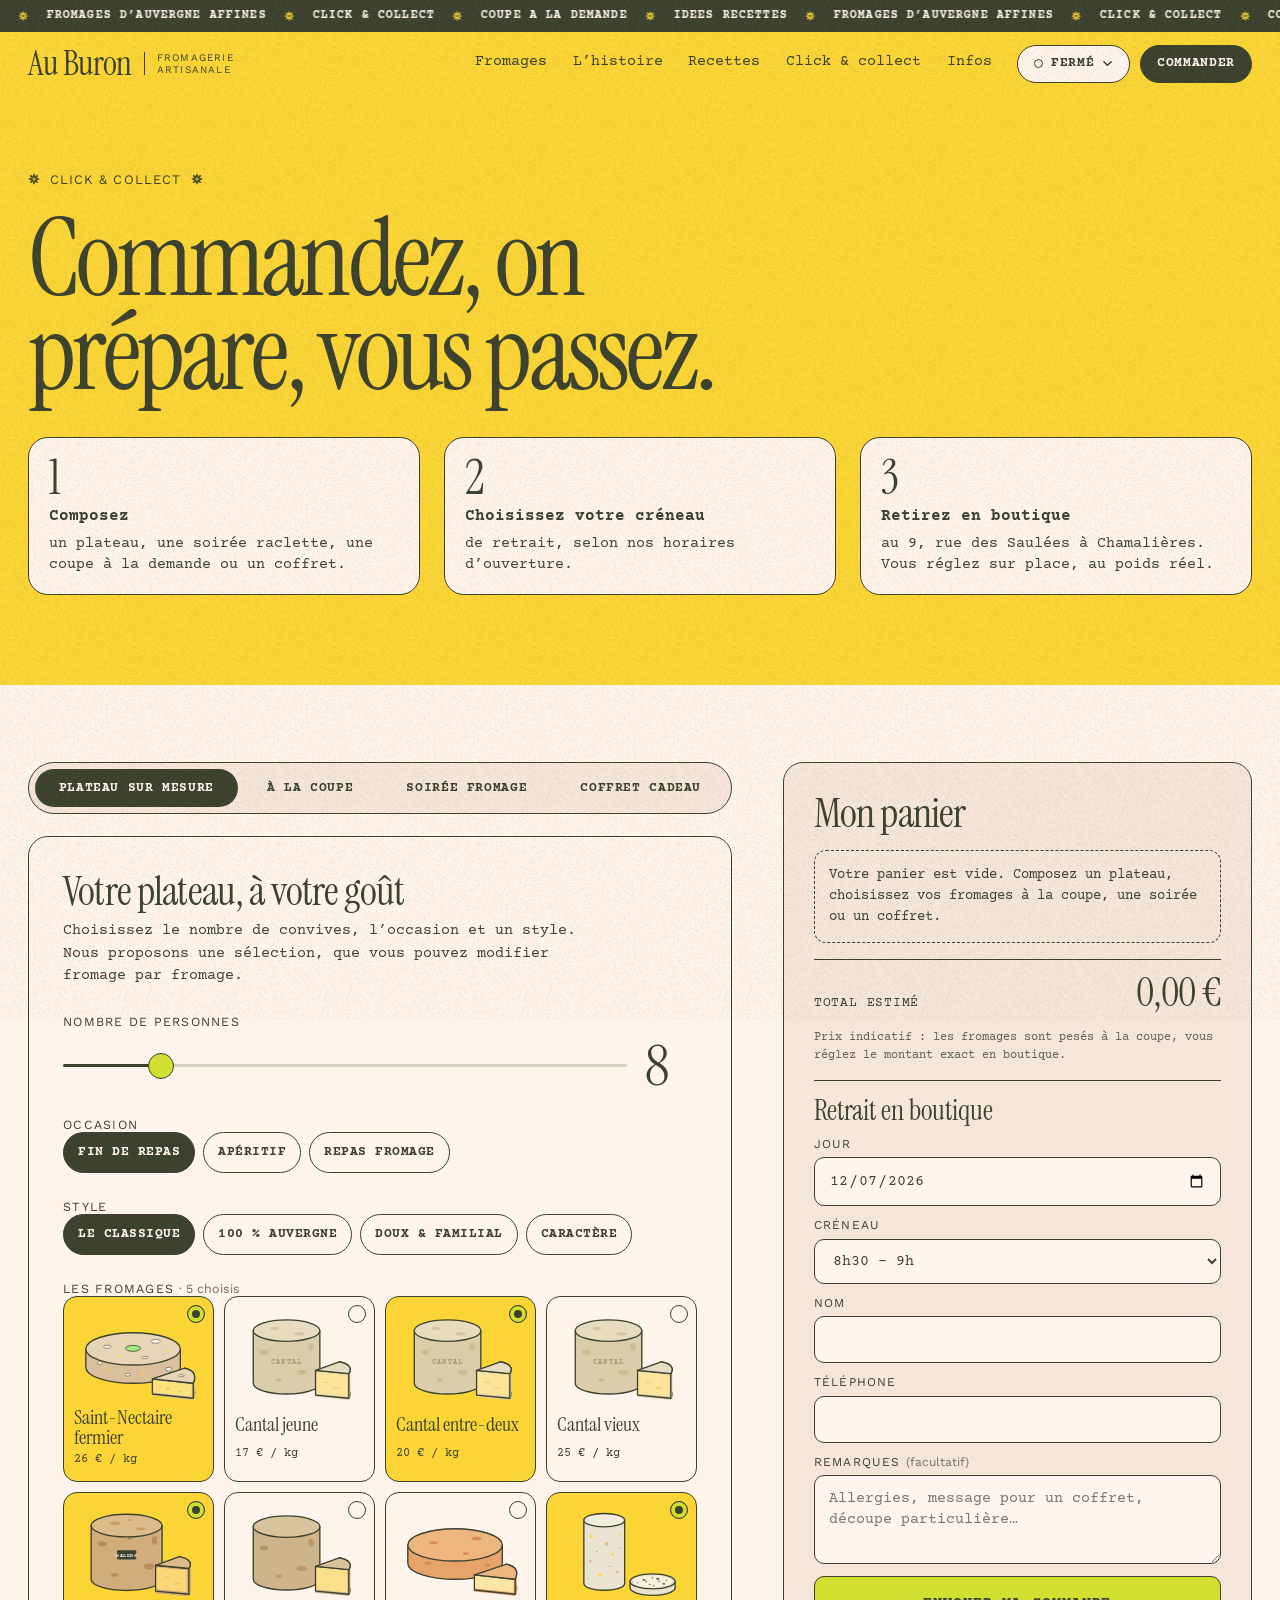
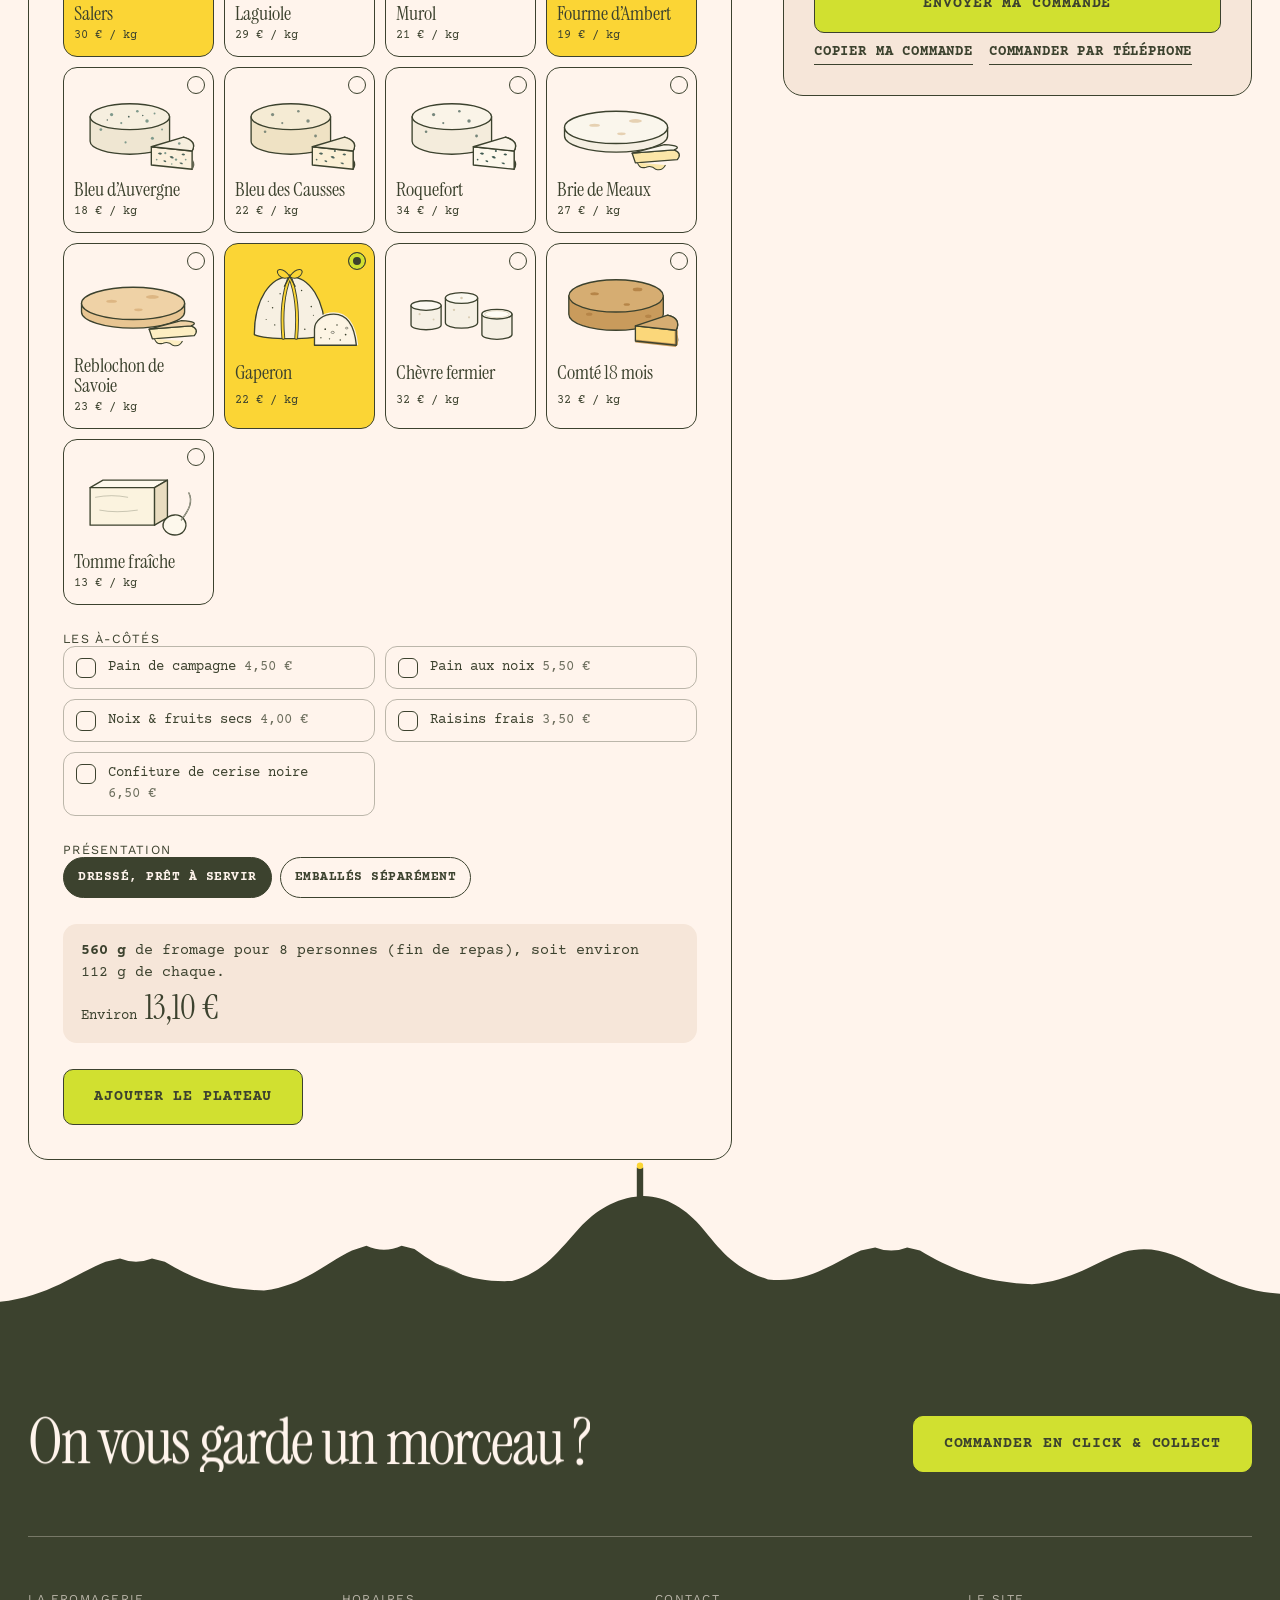
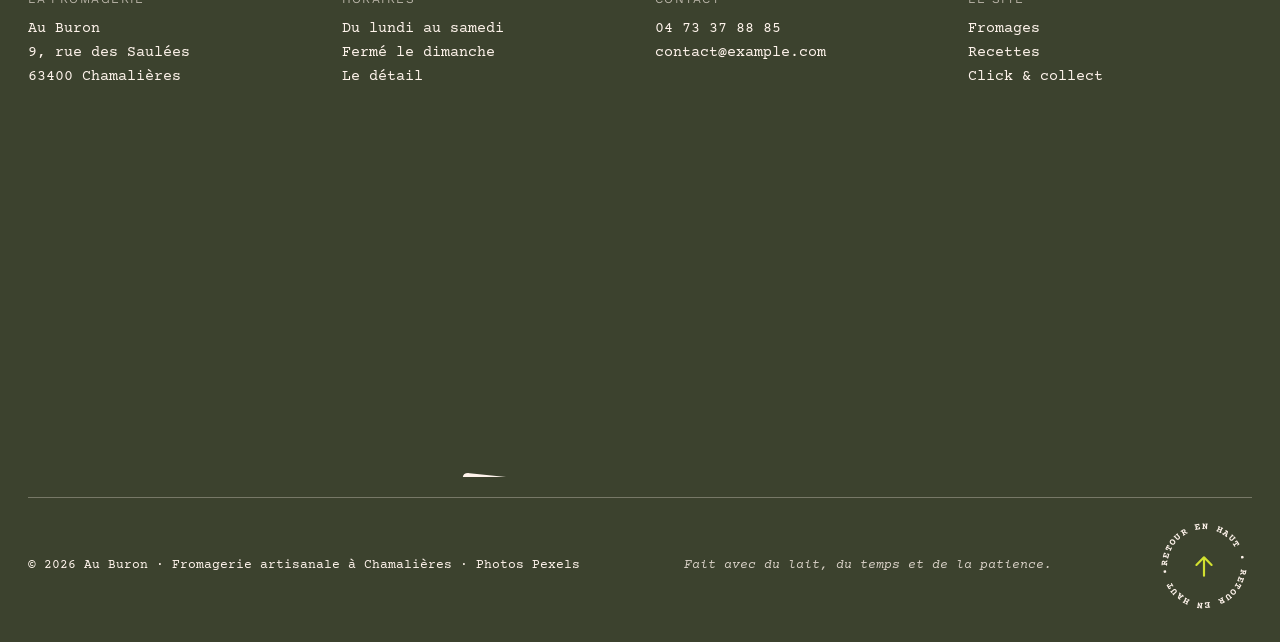
==== commit 6b10193f: "Renomme la boutique en Au Buron et anime les clics sur les boutons - Le bouton s'enfonce puis rebond" ====
--- a/commande.html
+++ b/commande.html
@@ -3,15 +3,15 @@
 <head>
   <meta charset="utf-8">
   <meta name="viewport" content="width=device-width, initial-scale=1">
-  <title>Click &amp; collect — Le Buron</title>
+  <title>Click &amp; collect — Au Buron</title>
   <meta name="description" content="Commandez en ligne vos plateaux, fromages à la coupe, soirées raclette et coffrets, et retirez-les au Buron, 9 rue des Saulées à Chamalières.">
   <meta name="theme-color" content="#fff4ec">
 
   <!-- Partage sur les réseaux — ✏️ À PERSONNALISER : remplacez l’URL de l’image par l’adresse complète une fois le site en ligne -->
   <meta property="og:type" content="website">
   <meta property="og:locale" content="fr_FR">
-  <meta property="og:site_name" content="Le Buron">
-  <meta property="og:title" content="Click &amp; collect — Le Buron">
+  <meta property="og:site_name" content="Au Buron">
+  <meta property="og:title" content="Click &amp; collect — Au Buron">
   <meta property="og:description" content="Les grands fromages d’Auvergne, choisis avec soin et coupés à la demande, à Chamalières aux portes de Clermont-Ferrand.">
   <meta property="og:image" content="assets/img/og-image.jpg">
   <meta name="twitter:card" content="summary_large_image">
@@ -323,8 +323,8 @@
       </div>
     </div>
     <div class="nav">
-      <a class="nav__logo" href="index.html" aria-label="Le Buron, accueil">
-        <span class="nav__logo-word">Le Buron</span>
+      <a class="nav__logo" href="index.html" aria-label="Au Buron, accueil">
+        <span class="nav__logo-word">Au Buron</span>
         <span class="nav__logo-tag">fromagerie<br>artisanale</span>
       </a>
       <nav class="nav__links" aria-label="Navigation principale">
@@ -366,7 +366,7 @@
       <div class="hours-panel__head">
         <div>
           <p class="badge"><svg class="ast" aria-hidden="true"><use href="#ast"/></svg> Horaires d’ouverture</p>
-          <h2 class="h-sm" id="hours-panel-title">Le Buron, Chamalières</h2>
+          <h2 class="h-sm" id="hours-panel-title">Au Buron, Chamalières</h2>
         </div>
         <button class="hours-panel__close" type="button" data-hours-close aria-label="Fermer les horaires">×</button>
       </div>
@@ -374,7 +374,7 @@
       <div class="hours-panel__body">
         <table class="hours" data-hours-table><caption class="visually-hidden">Horaires d’ouverture</caption><tbody></tbody></table>
         <div class="hours-panel__info">
-          <address><strong>Le Buron</strong><br>9, rue des Saulées<br>63400 Chamalières</address>
+          <address><strong>Au Buron</strong><br>9, rue des Saulées<br>63400 Chamalières</address>
           <a class="link" href="tel:+33473378885">04&nbsp;73&nbsp;37&nbsp;88&nbsp;85</a>
           <div class="hours-panel__ctas">
             <a class="btn btn--primary" href="https://www.google.com/maps/search/?api=1&amp;query=Le+Buron+9+rue+des+Saul%C3%A9es+63400+Chamali%C3%A8res" target="_blank" rel="noopener"><span class="btn__label"><span data-text="Itinéraire">Itinéraire</span></span></a>
@@ -391,7 +391,7 @@
     <div class="curtain__bands"><span></span><span></span><span></span><span></span><span></span></div>
     <div class="curtain__center">
       <svg class="curtain__wheel" viewBox="-60 -60 120 120"><g class="curtain__spin"><use href="#wheel-top" x="-52" y="-52" width="104" height="104"/><use class="curtain__wedge" href="#wedge-top" x="-52" y="-52" width="104" height="104"/></g></svg>
-      <p class="curtain__title" data-curtain-title>Le Buron</p>
+      <p class="curtain__title" data-curtain-title>Au Buron</p>
     </div>
   </div>
 
@@ -478,7 +478,7 @@
       <div class="footer__cols">
         <div class="footer__col">
           <p class="footer__label">La fromagerie</p>
-          <p>Le Buron<br>9, rue des Saulées<br>63400 Chamalières</p>
+          <p>Au Buron<br>9, rue des Saulées<br>63400 Chamalières</p>
         </div>
         <div class="footer__col">
           <p class="footer__label">Horaires</p>
@@ -494,10 +494,10 @@
         </div>
       </div>
 
-      <p class="footer__word" aria-hidden="true">Le Buron</p>
+      <p class="footer__word" aria-hidden="true">Au Buron</p>
 
       <div class="footer__bottom">
-        <p>© <span data-year>2026</span> Le Buron · Fromagerie artisanale à Chamalières · Photos Pexels</p>
+        <p>© <span data-year>2026</span> Au Buron · Fromagerie artisanale à Chamalières · Photos Pexels</p>
         <p class="footer__made">Fait avec du lait, du temps et de la patience.</p>
         <a class="footer__top" href="#top" data-magnetic aria-label="Retour en haut de page">
           <svg class="footer__top-ring" viewBox="0 0 100 100" aria-hidden="true">
--- a/assets/css/style.css
+++ b/assets/css/style.css
@@ -1,5 +1,5 @@
 /* =========================================================================
-   Le Buron — Fromagerie artisanale, Clermont-Ferrand
+   Au Buron — Fromagerie artisanale, Clermont-Ferrand
    Feuille de styles principale
    ========================================================================= */
 
@@ -1310,3 +1310,25 @@
   .cut__art svg { width: 60px; height: 45px; }
   .cut .stepper { grid-column: 2; }
 }
+
+/* ---------- Retours au clic : onde, éclats et fromage qui vole au panier ---------- */
+.fx-layer { position: fixed; inset: 0; z-index: 250; pointer-events: none; overflow: hidden; }
+.fx-ring {
+  position: absolute; border-radius: 50%;
+  border: 6px solid var(--mustard); box-shadow: 0 0 0 1px rgba(60, 66, 46, .25);
+  transform: translate(-50%, -50%) scale(0);
+}
+.fx-bit { position: absolute; display: block; transform: translate(-50%, -50%) scale(0); }
+.fx-bit--dot { border-radius: 50%; background: currentColor; }
+.fx-bit--hole { border-radius: 50%; border: 2.5px solid currentColor; }
+.fx-bit--ast .ast { display: block; width: 100%; height: 100%; }
+.fx-token {
+  position: absolute; width: 30px; height: 30px; border-radius: 50%;
+  background:
+    radial-gradient(circle at 32% 34%, var(--cream) 0 3px, transparent 3.5px),
+    radial-gradient(circle at 66% 58%, var(--cream) 0 4px, transparent 4.5px),
+    radial-gradient(circle at 40% 72%, var(--cream) 0 2px, transparent 2.5px),
+    var(--mustard);
+  border: 2px solid var(--ink);
+  box-shadow: 0 6px 14px rgba(60, 66, 46, .3);
+}
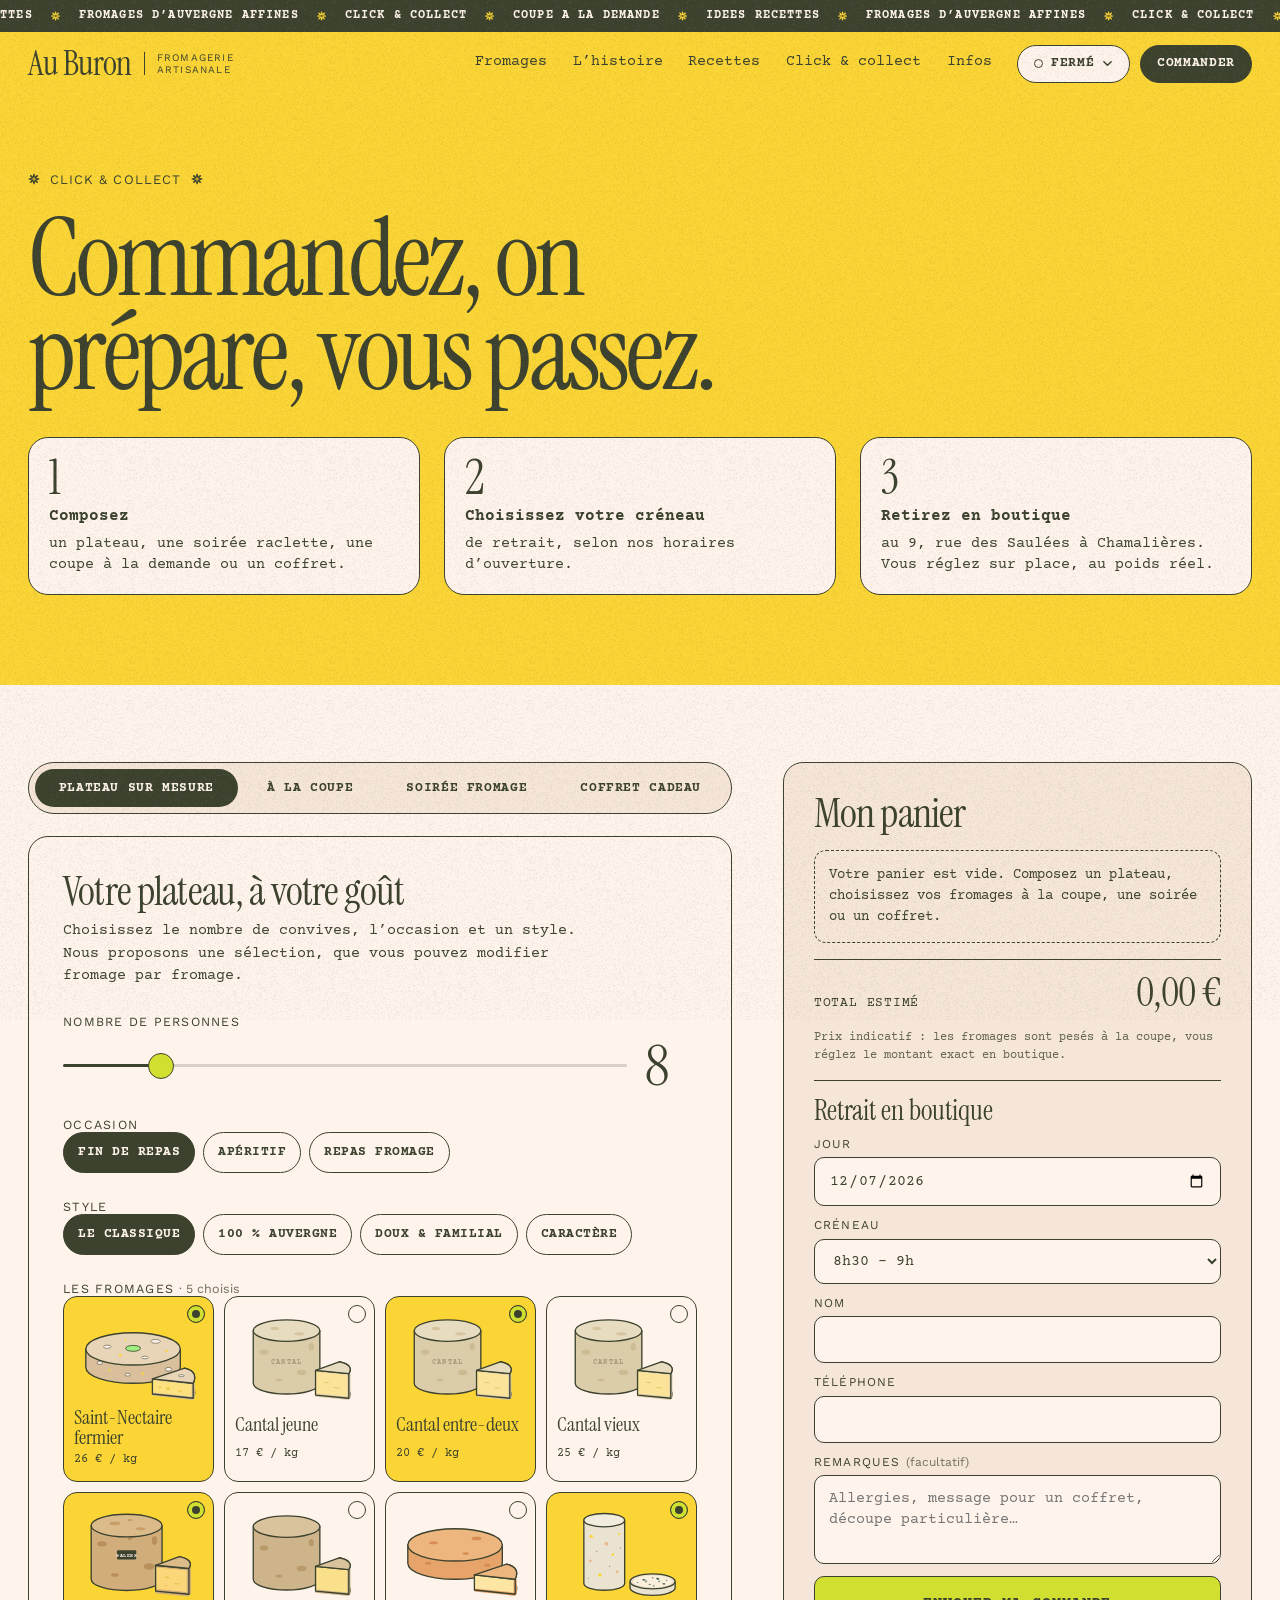
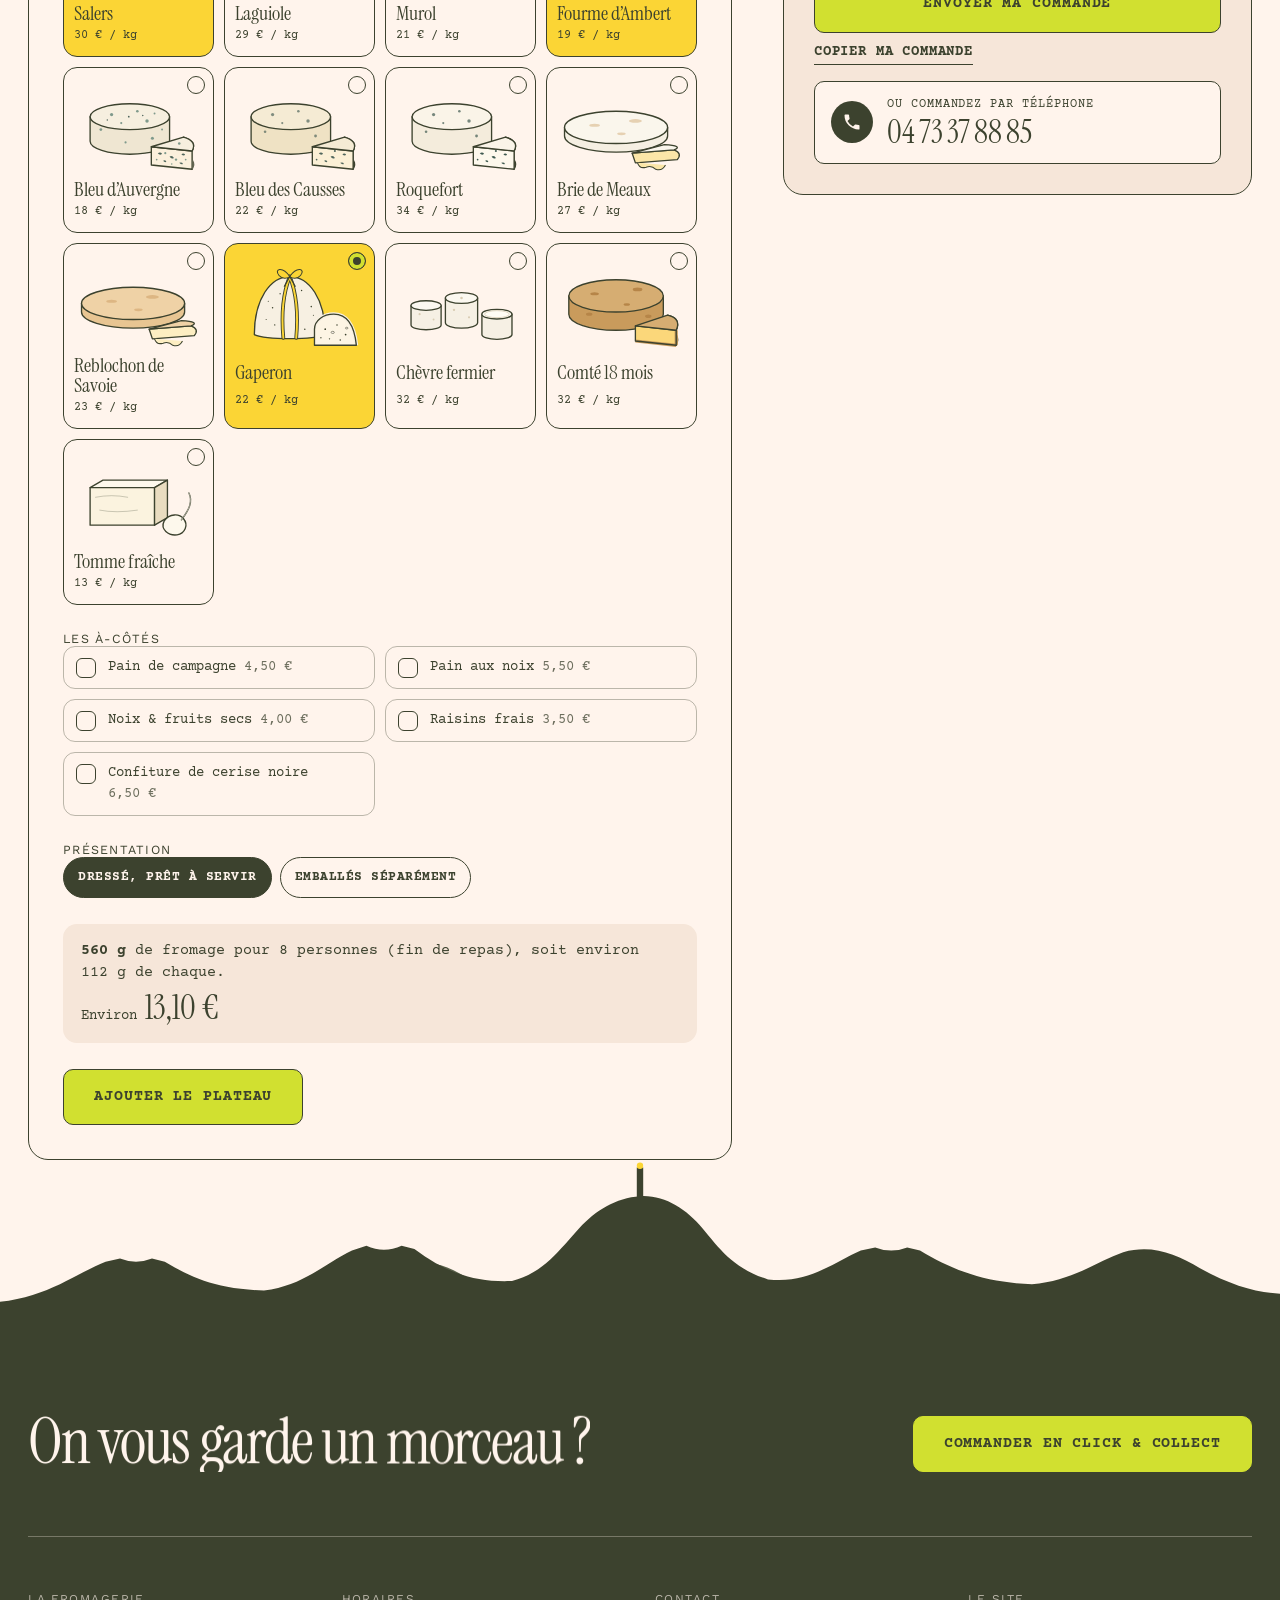
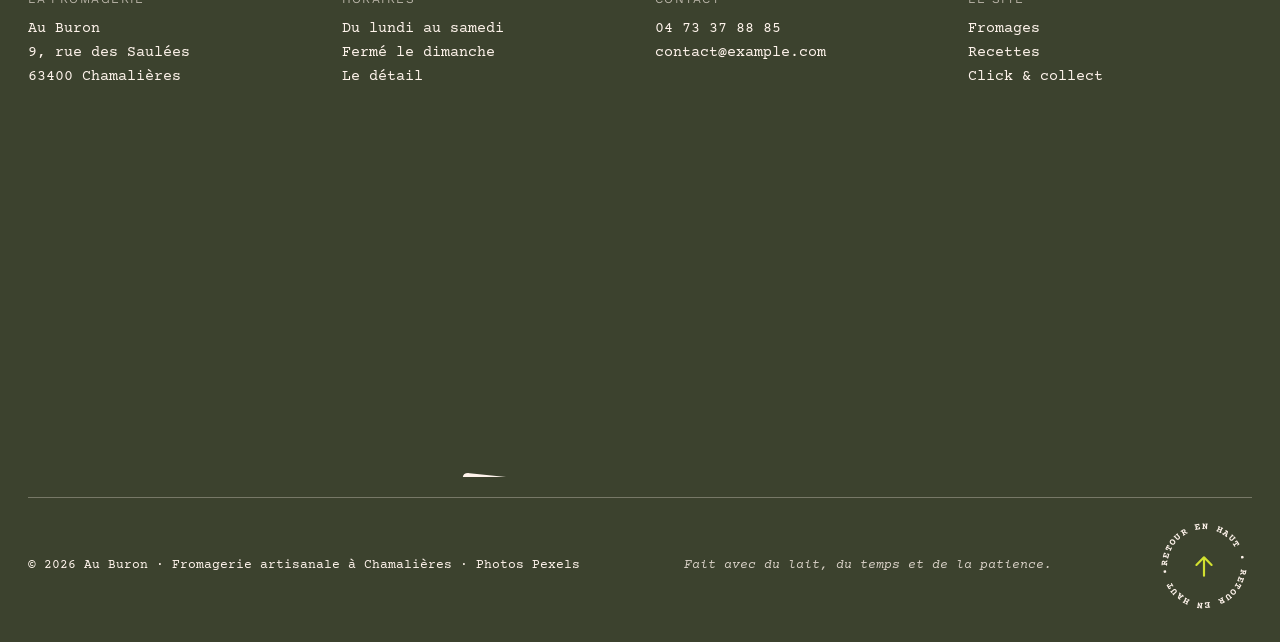
==== commit ab4e5274: "Corrige la virgule du manifeste et la commande par téléphone - La virgule reste collée à la pastille" ====
--- a/commande.html
+++ b/commande.html
@@ -446,8 +446,11 @@
           <button class="btn btn--primary pickup__submit" type="submit"><span class="btn__label"><span data-text="Envoyer ma commande">Envoyer ma commande</span></span></button>
           <div class="pickup__alt">
             <button class="arrow-link" type="button" data-copy-order>Copier ma commande</button>
-            <a class="arrow-link" href="tel:+33473378885">Commander par téléphone</a>
-          </div>
+          </div>
+          <a class="phone-order" href="tel:+33473378885" data-phone-order>
+            <span class="phone-order__icon" aria-hidden="true"><svg viewBox="0 0 24 24"><path d="M6.6 10.8a15.1 15.1 0 0 0 6.6 6.6l2.2-2.2a1 1 0 0 1 1-.25 11.4 11.4 0 0 0 3.6.57 1 1 0 0 1 1 1V20a1 1 0 0 1-1 1A17 17 0 0 1 3 4a1 1 0 0 1 1-1h3.5a1 1 0 0 1 1 1c0 1.25.2 2.45.57 3.57a1 1 0 0 1-.25 1z"/></svg></span>
+            <span class="phone-order__text"><span>Ou commandez par téléphone</span><strong>04&nbsp;73&nbsp;37&nbsp;88&nbsp;85</strong></span>
+          </a>
           <p class="pickup__done" data-pickup-done role="status" hidden></p>
         </form>
       </aside>
--- a/assets/css/style.css
+++ b/assets/css/style.css
@@ -1332,3 +1332,30 @@
   border: 2px solid var(--ink);
   box-shadow: 0 6px 14px rgba(60, 66, 46, .3);
 }
+
+/* ---------- Manifeste : la ponctuation reste collée à sa pastille ---------- */
+.nowrap { white-space: nowrap; }
+
+/* ---------- Commande par téléphone ---------- */
+.phone-order {
+  display: flex; align-items: center; gap: 14px; margin-top: 4px;
+  padding: 14px 16px; border: 1px solid var(--ink); border-radius: var(--radius-btn);
+  color: var(--ink); text-decoration: none; background: var(--cream);
+  transition: background-color .3s var(--ease-out);
+}
+.phone-order:hover, .phone-order:focus-visible { background: var(--mustard); }
+.phone-order__icon {
+  flex: none; display: grid; place-items: center; width: 42px; height: 42px;
+  border-radius: 50%; background: var(--ink);
+}
+.phone-order__icon svg { width: 20px; height: 20px; fill: var(--cream); }
+.phone-order:hover .phone-order__icon svg { animation: phone-ring .6s ease-in-out; }
+.phone-order__text { display: grid; gap: 2px; }
+.phone-order__text span { font-size: 12px; letter-spacing: .08em; text-transform: uppercase; }
+.phone-order__text strong { font: 400 clamp(26px, 2.6vw, 32px)/1.05 var(--font-display); letter-spacing: -0.01em; }
+.pickup__done.is-phone { white-space: pre-line; background: var(--mustard); }
+@keyframes phone-ring {
+  0%, 100% { transform: rotate(0); }
+  20%, 60% { transform: rotate(-14deg); }
+  40%, 80% { transform: rotate(14deg); }
+}
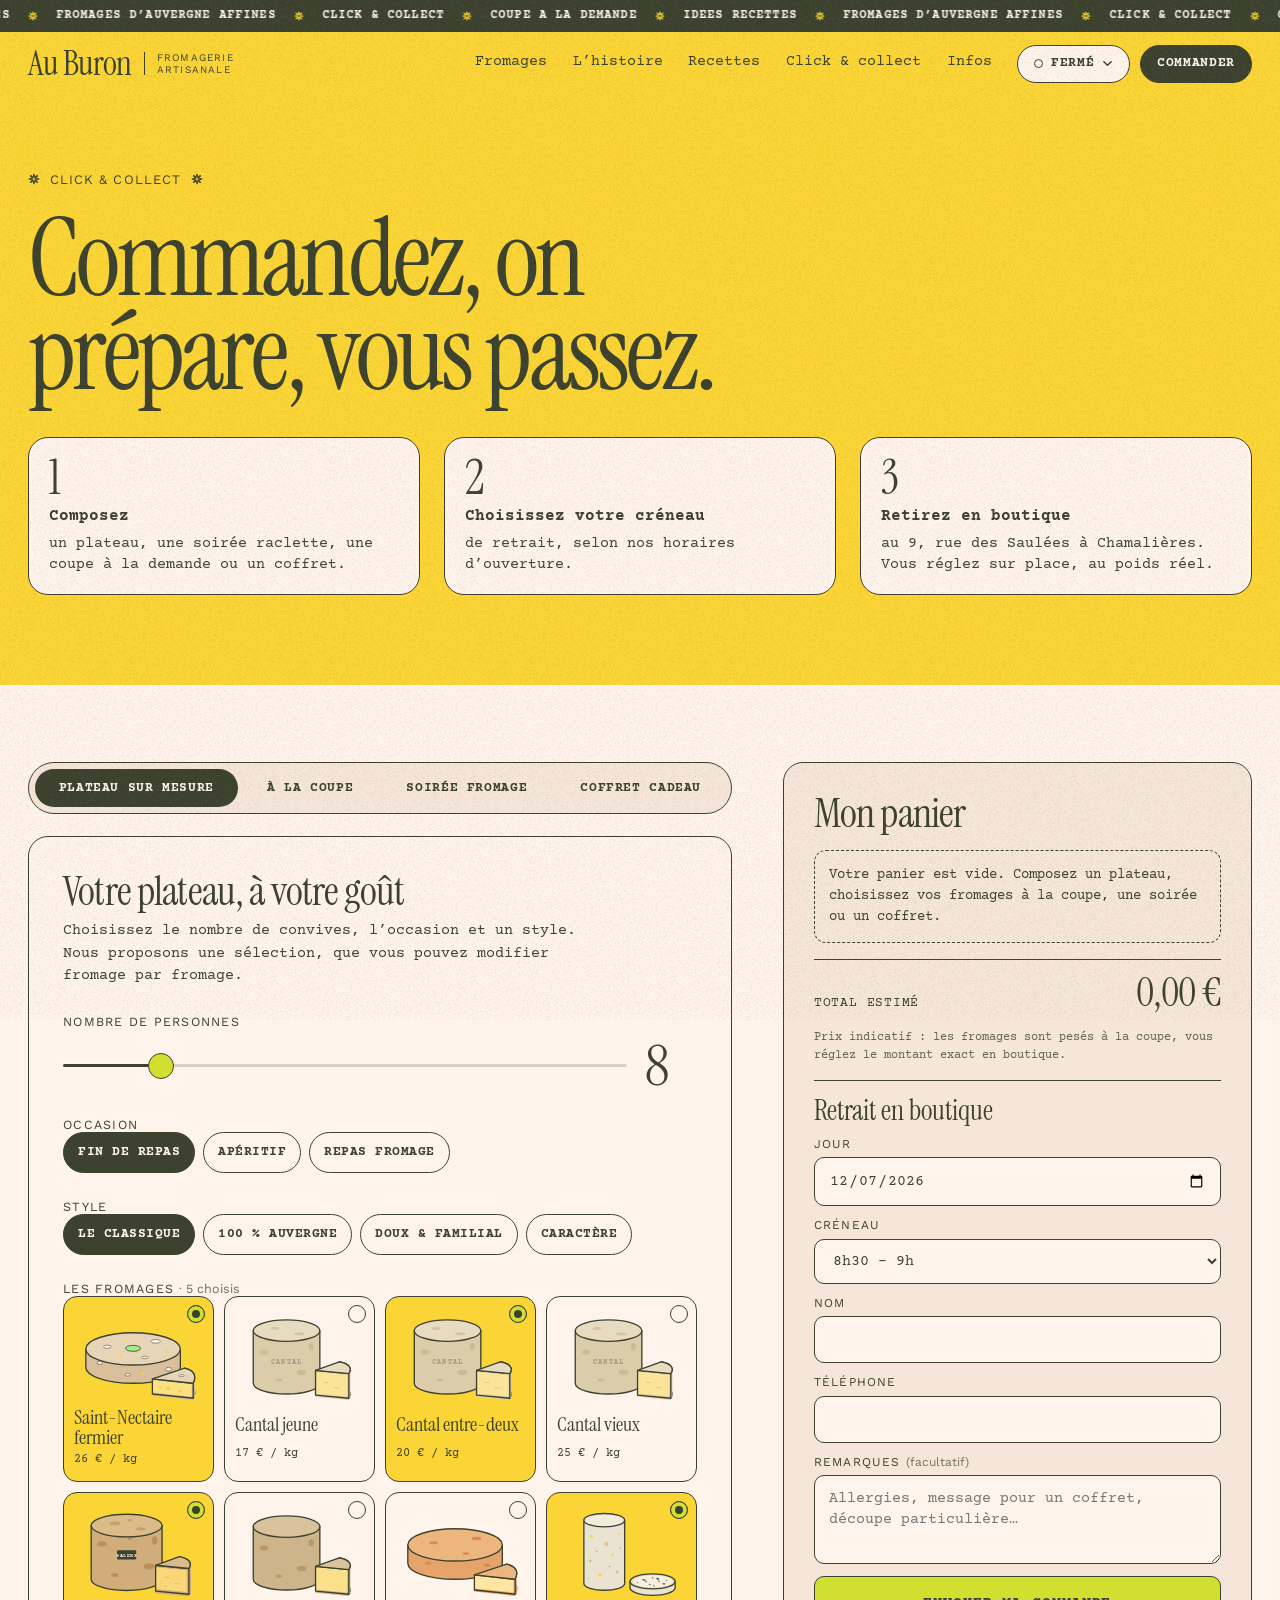
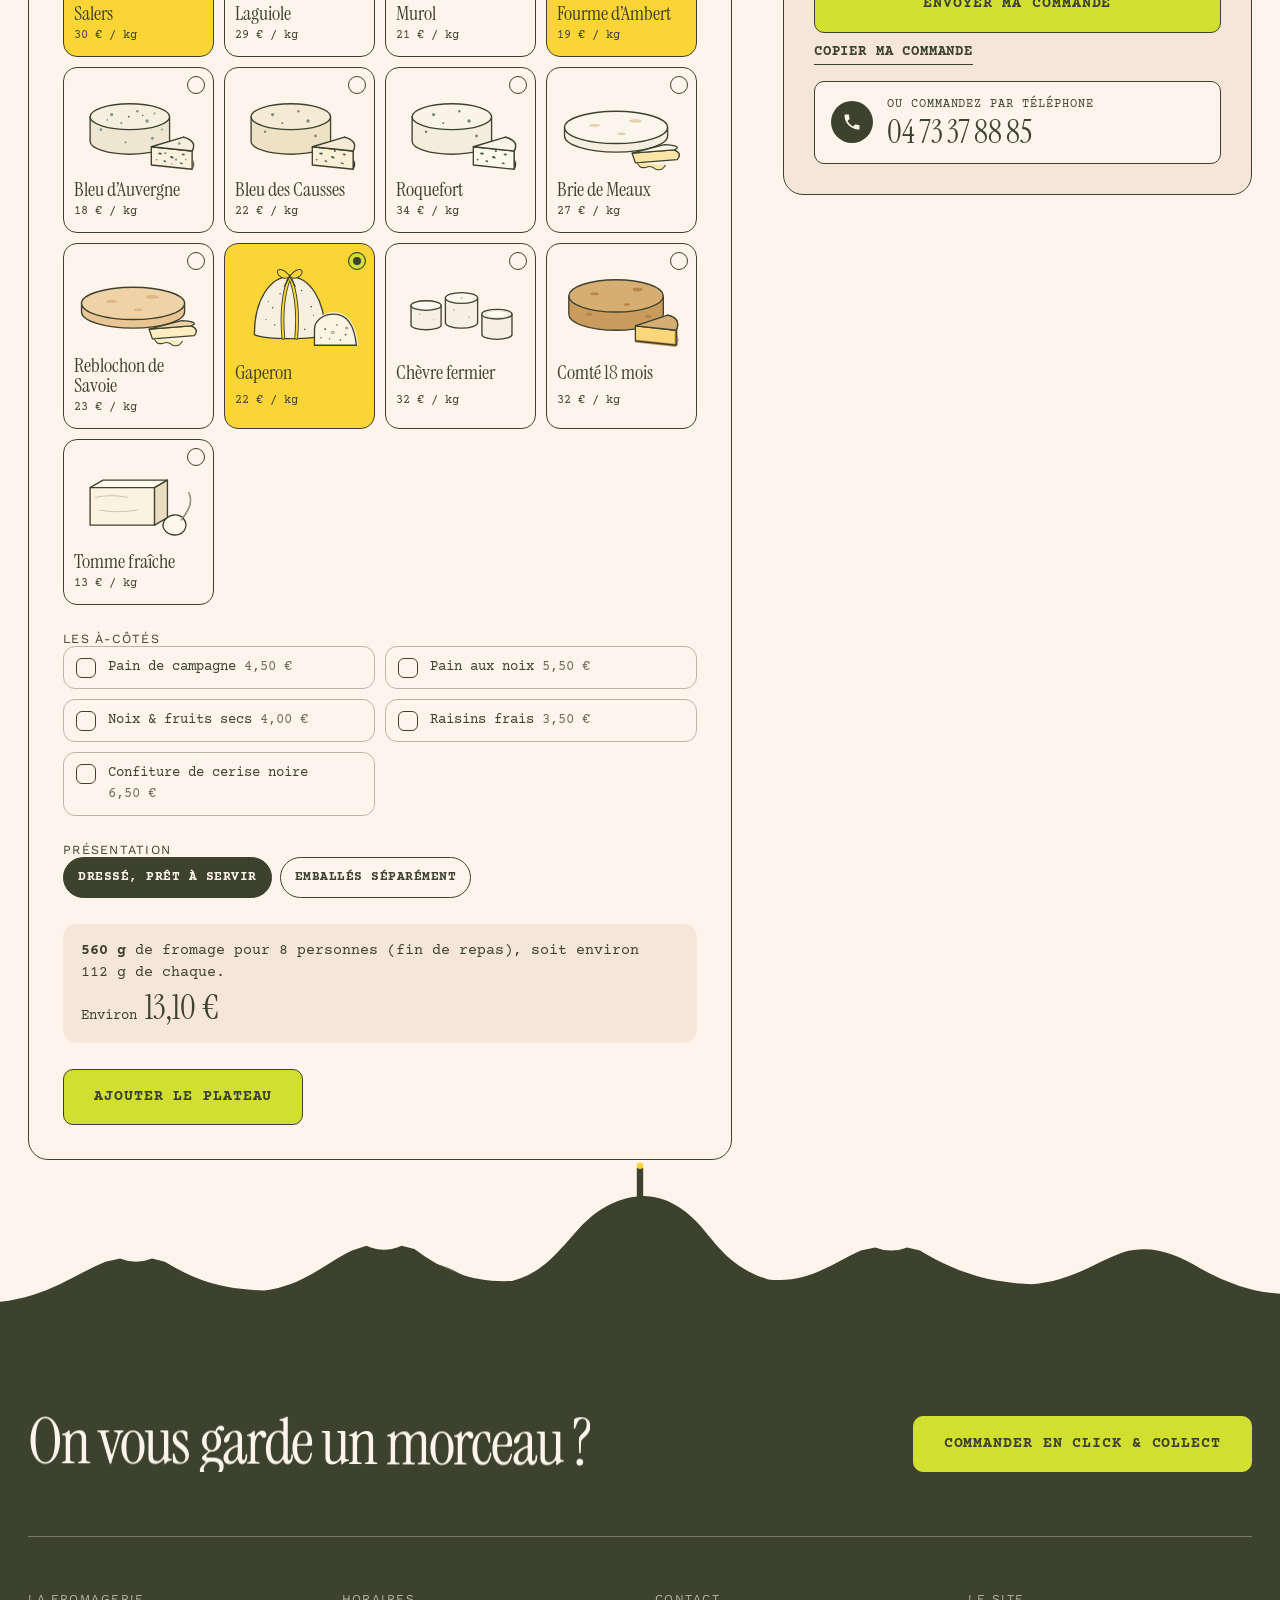
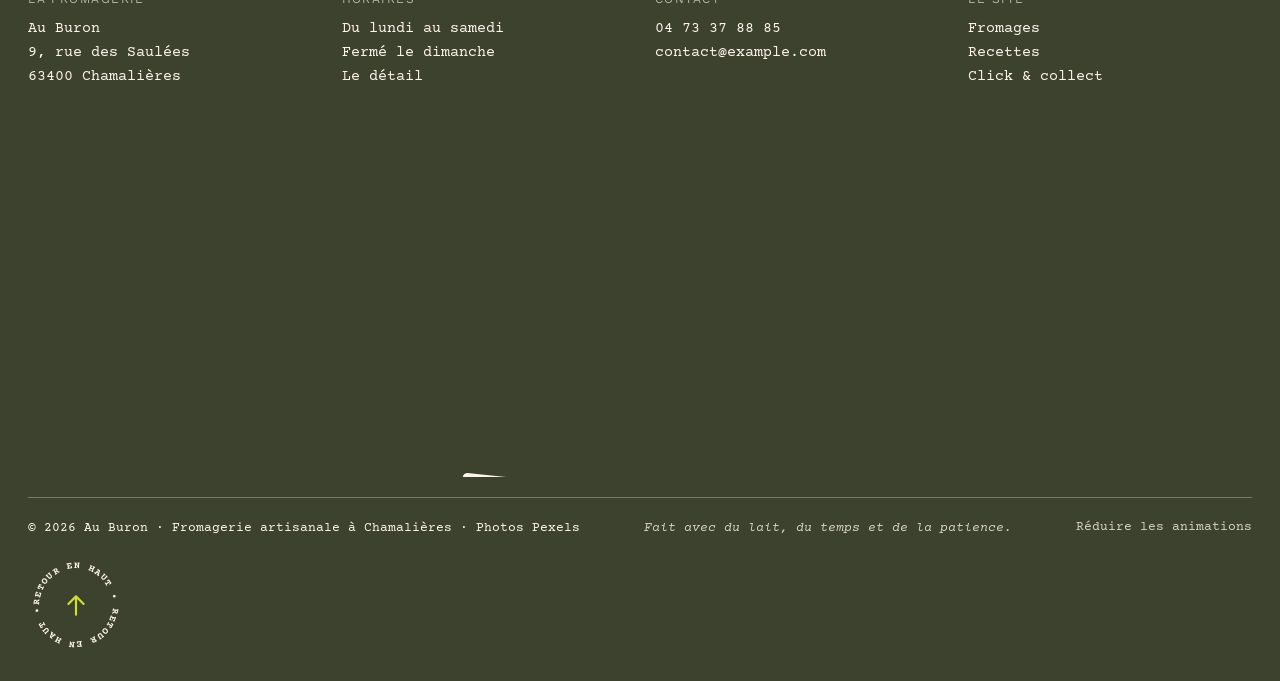
==== commit 8aefeddf: "Joue les animations sur ordinateur comme sur mobile Le site coupait toutes les animations et transit" ====
--- a/commande.html
+++ b/commande.html
@@ -22,7 +22,7 @@
   <link rel="preload" href="assets/fonts/courier-prime-400-latin.woff2" as="font" type="font/woff2" crossorigin>
   <link rel="stylesheet" href="assets/css/style.css">
 
-  <script>document.documentElement.classList.replace('no-js', 'js');try{if(sessionStorage.getItem('lb-curtain'))document.documentElement.classList.add('is-arriving')}catch(e){}</script>
+  <script>document.documentElement.classList.replace('no-js', 'js');try{if(localStorage.getItem('lb-motion')==='reduced')document.documentElement.dataset.motion='reduced'}catch(e){}try{if(sessionStorage.getItem('lb-curtain'))document.documentElement.classList.add('is-arriving')}catch(e){}</script>
   <script src="assets/vendor/gsap.min.js" defer></script>
   <script src="assets/vendor/ScrollTrigger.min.js" defer></script>
   <script src="assets/vendor/SplitText.min.js" defer></script>
@@ -502,7 +502,8 @@
       <div class="footer__bottom">
         <p>© <span data-year>2026</span> Au Buron · Fromagerie artisanale à Chamalières · Photos Pexels</p>
         <p class="footer__made">Fait avec du lait, du temps et de la patience.</p>
-        <a class="footer__top" href="#top" data-magnetic aria-label="Retour en haut de page">
+        <button class="footer__motion link" type="button" data-motion-toggle aria-pressed="false">Réduire les animations</button>
+        <a class="footer__top" href="#contenu" data-magnetic aria-label="Retour en haut de page">
           <svg class="footer__top-ring" viewBox="0 0 100 100" aria-hidden="true">
             <defs><path id="top-circle" d="M50,50 m-38,0 a38,38 0 1,1 76,0 a38,38 0 1,1 -76,0"/></defs>
             <text font-family="'Courier Prime', monospace" font-size="10" font-weight="700" fill="#fff4ec"><textPath href="#top-circle" textLength="236" lengthAdjust="spacing">RETOUR EN HAUT • RETOUR EN HAUT • </textPath></text>
--- a/assets/css/style.css
+++ b/assets/css/style.css
@@ -50,7 +50,7 @@
 /* ---------- Base ---------- */
 *, *::before, *::after { box-sizing: border-box; }
 html { -webkit-text-size-adjust: 100%; scroll-padding-top: var(--header-h); }
-@media (prefers-reduced-motion: no-preference) { html:not(.lenis) { scroll-behavior: smooth; } }
+html:not(.lenis):not([data-motion="reduced"]) { scroll-behavior: smooth; }
 body {
   margin: 0;
   background: var(--cream);
@@ -929,14 +929,13 @@
 }
 
 /* ---------- Mouvement réduit ---------- */
-@media (prefers-reduced-motion: reduce) {
-  *, *::before, *::after {
-    animation-duration: .001ms !important;
-    animation-iteration-count: 1 !important;
-    transition-duration: .001ms !important;
-  }
-  .grain { display: none; }
-}
+/* activé par le bouton « Réduire les animations » du pied de page */
+html[data-motion="reduced"] *, html[data-motion="reduced"] *::before, html[data-motion="reduced"] *::after {
+  animation-duration: .001ms !important;
+  animation-iteration-count: 1 !important;
+  transition-duration: .001ms !important;
+}
+html[data-motion="reduced"] .grain { display: none; }
 
 /* =========================================================================
    Pages, fiches et commande
@@ -1359,3 +1358,7 @@
   20%, 60% { transform: rotate(-14deg); }
   40%, 80% { transform: rotate(14deg); }
 }
+
+/* ---------- Bouton animations du pied de page ---------- */
+.footer__motion { color: inherit; font: inherit; font-size: 13px; opacity: .8; }
+.footer__motion:hover, .footer__motion:focus-visible { opacity: 1; }
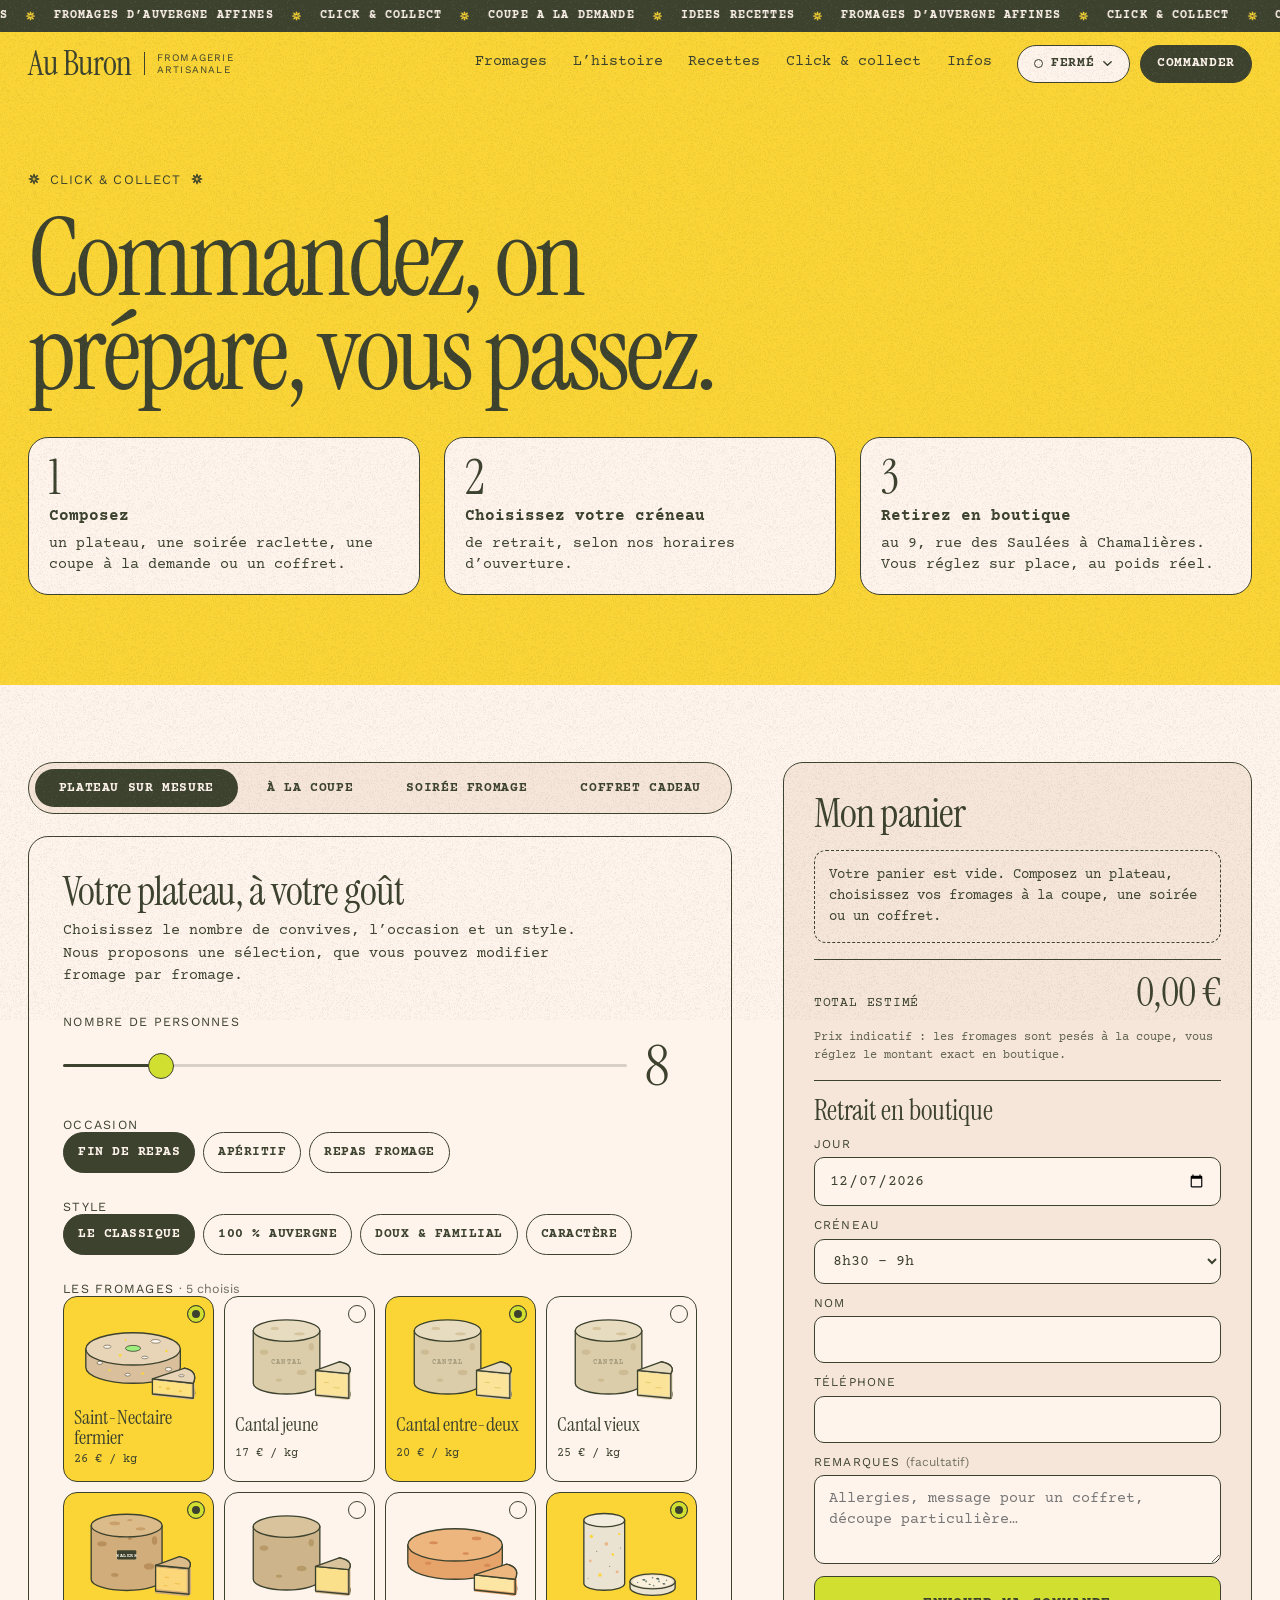
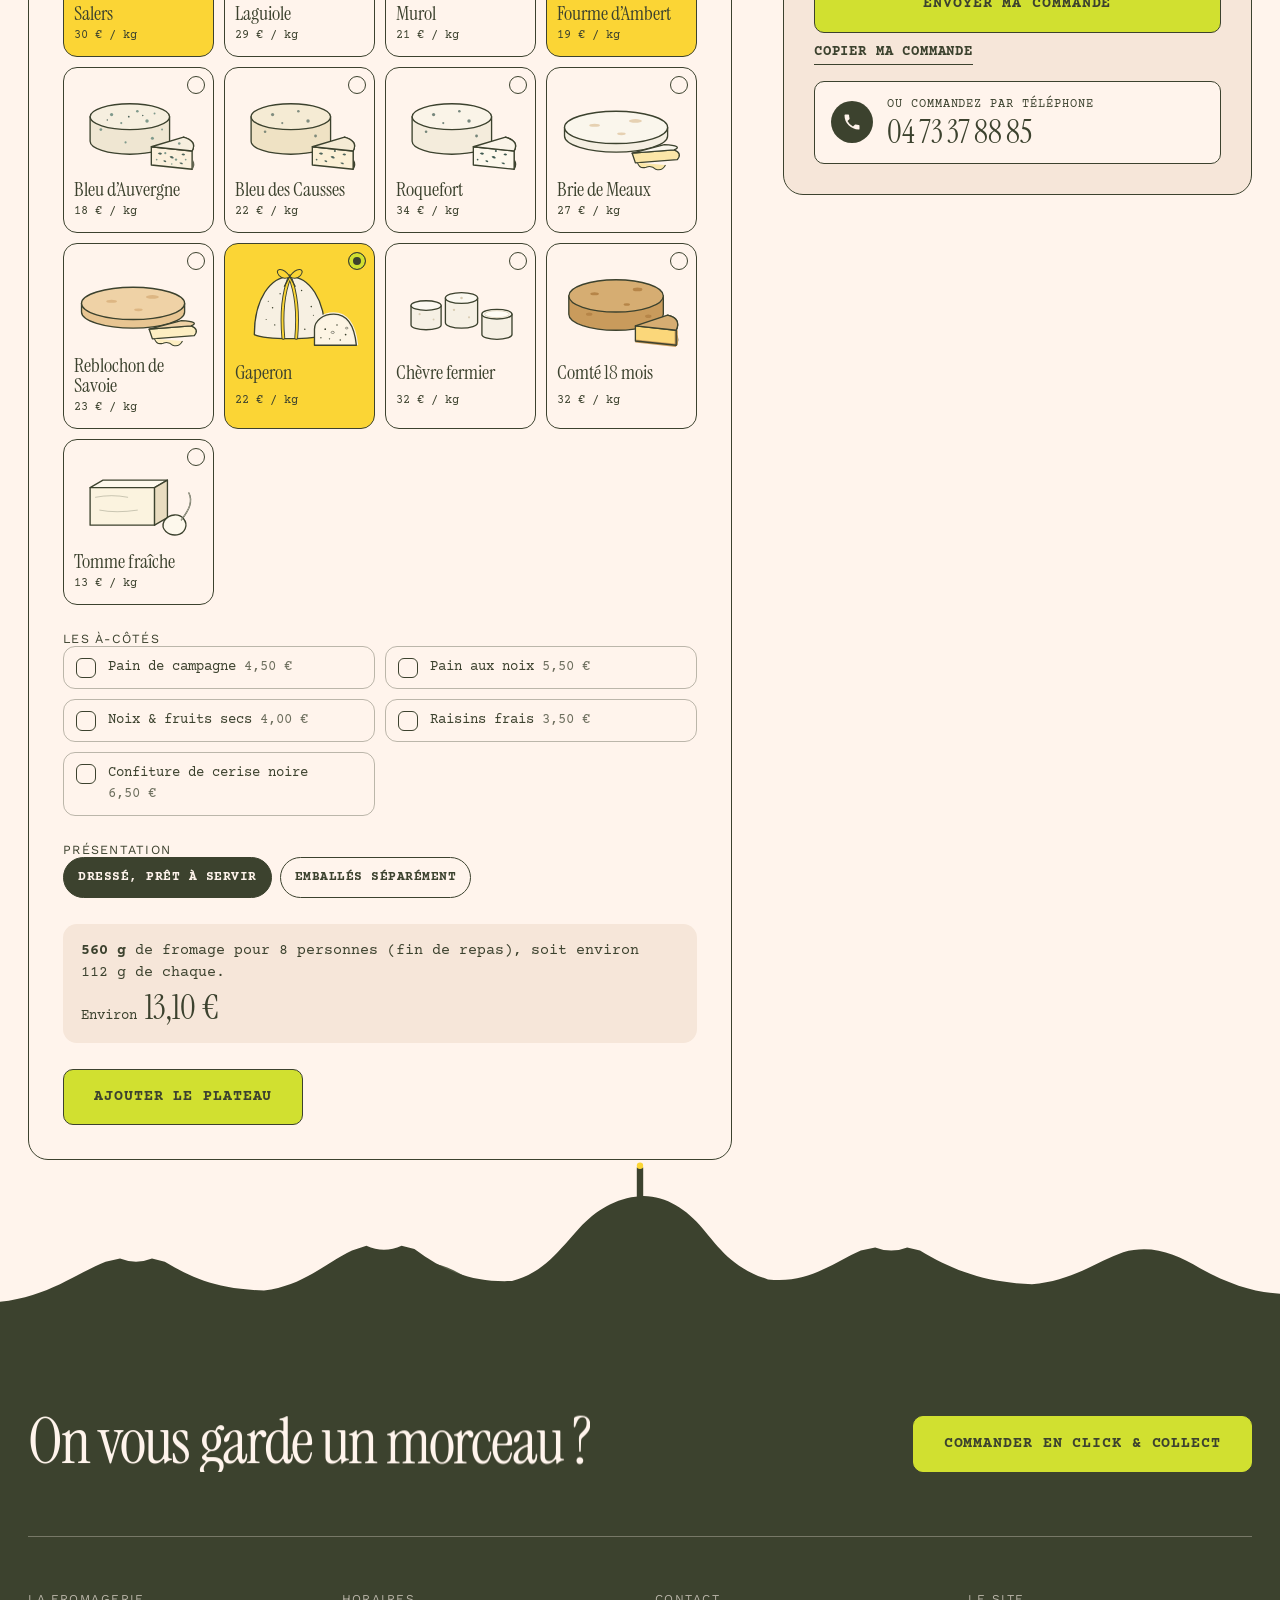
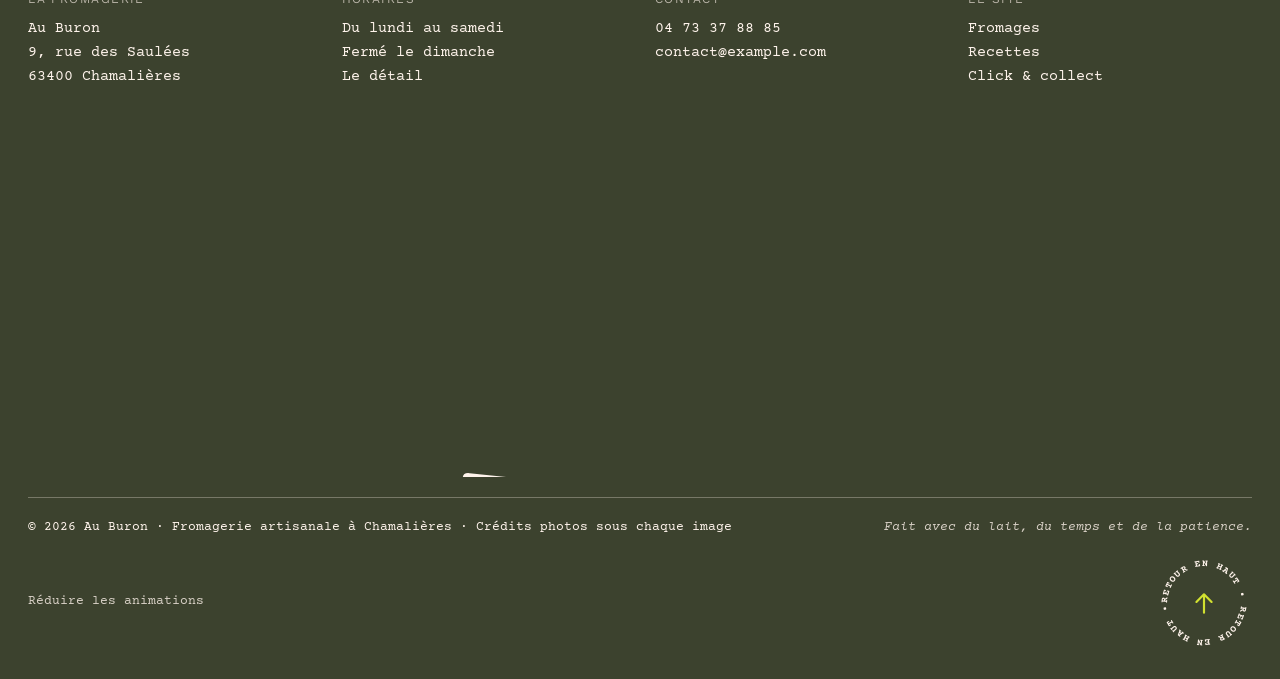
==== commit c2ac48d6: "Photos fidèles pour chaque fromage et chaque recette - Laguiole, Gaperon, Bleu d'Auvergne, Bleu des " ====
--- a/commande.html
+++ b/commande.html
@@ -500,7 +500,7 @@
       <p class="footer__word" aria-hidden="true">Au Buron</p>
 
       <div class="footer__bottom">
-        <p>© <span data-year>2026</span> Au Buron · Fromagerie artisanale à Chamalières · Photos Pexels</p>
+        <p>© <span data-year>2026</span> Au Buron · Fromagerie artisanale à Chamalières · Crédits photos sous chaque image</p>
         <p class="footer__made">Fait avec du lait, du temps et de la patience.</p>
         <button class="footer__motion link" type="button" data-motion-toggle aria-pressed="false">Réduire les animations</button>
         <a class="footer__top" href="#contenu" data-magnetic aria-label="Retour en haut de page">
--- a/assets/css/style.css
+++ b/assets/css/style.css
@@ -1055,7 +1055,7 @@
 @keyframes sheet-in { from { opacity: 0; transform: translateY(60px) scale(.94) rotate(-1.5deg); } to { opacity: 1; transform: none; } }
 @media (max-width: 800px) {
   .sheet__inner { grid-template-columns: 1fr; }
-  .sheet__photo img { max-height: 42vh; min-height: 0; }
+  .sheet__photo img { height: 42vh; max-height: 42vh; min-height: 220px; }
   .sheet__art { right: 14px; bottom: -30px; width: 40%; }
   .sheet__body { padding: 44px 20px 24px; }
 }
@@ -1362,3 +1362,14 @@
 /* ---------- Bouton animations du pied de page ---------- */
 .footer__motion { color: inherit; font: inherit; font-size: 13px; opacity: .8; }
 .footer__motion:hover, .footer__motion:focus-visible { opacity: 1; }
+
+/* ---------- Crédits photo ---------- */
+.sheet__photo figcaption a, .recipe-view__credit a { color: inherit; text-decoration: underline; text-underline-offset: 2px; }
+.recipe-view__credit {
+  position: absolute; z-index: 2; left: 14px; top: 14px; margin: 0;
+  padding: 5px 10px; border-radius: var(--radius-pill);
+  background: rgba(255, 244, 236, .88); color: var(--ink); font-size: 11px; letter-spacing: .04em;
+}
+@media (max-width: 640px) { .recipe-view__credit { font-size: 10px; } }
+.sheet__photo--art { display: grid; place-items: center; min-height: 320px; }
+.sheet__photo--art .sheet__art { position: static; width: min(78%, 460px); }
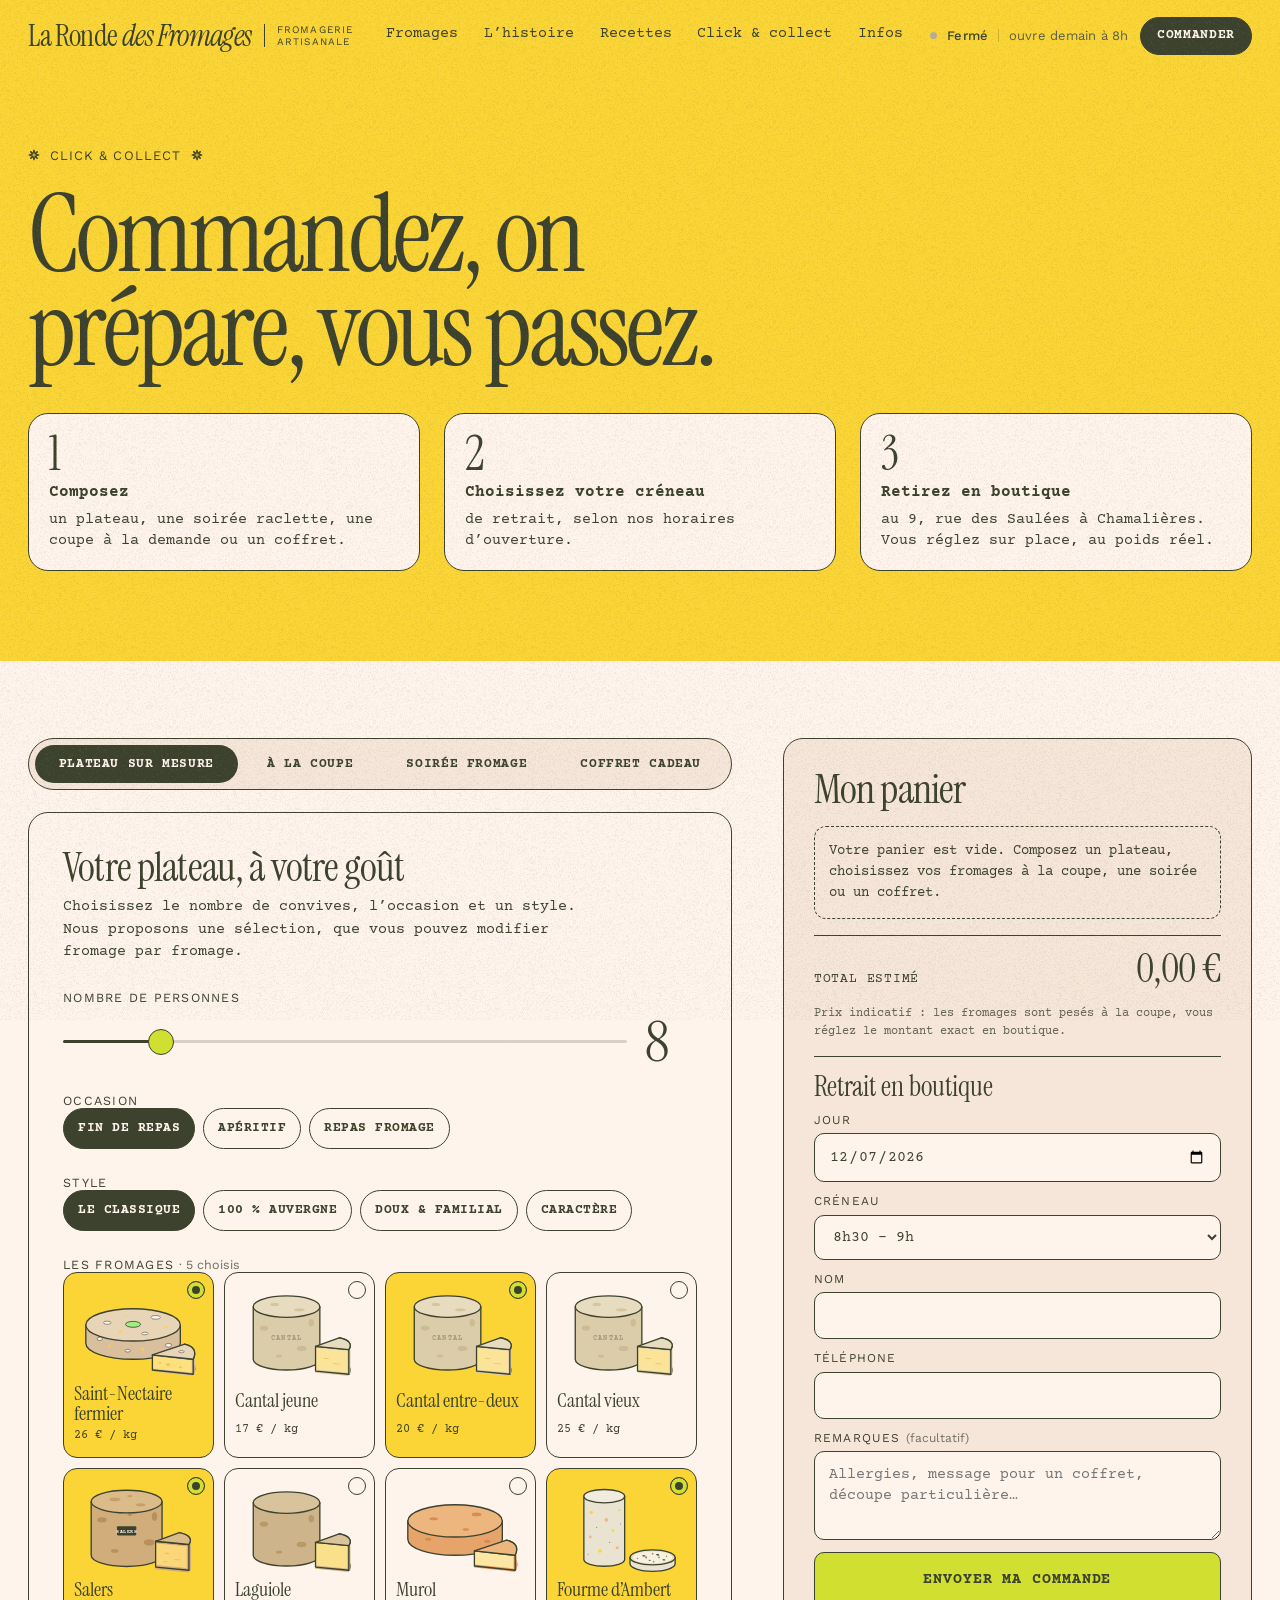
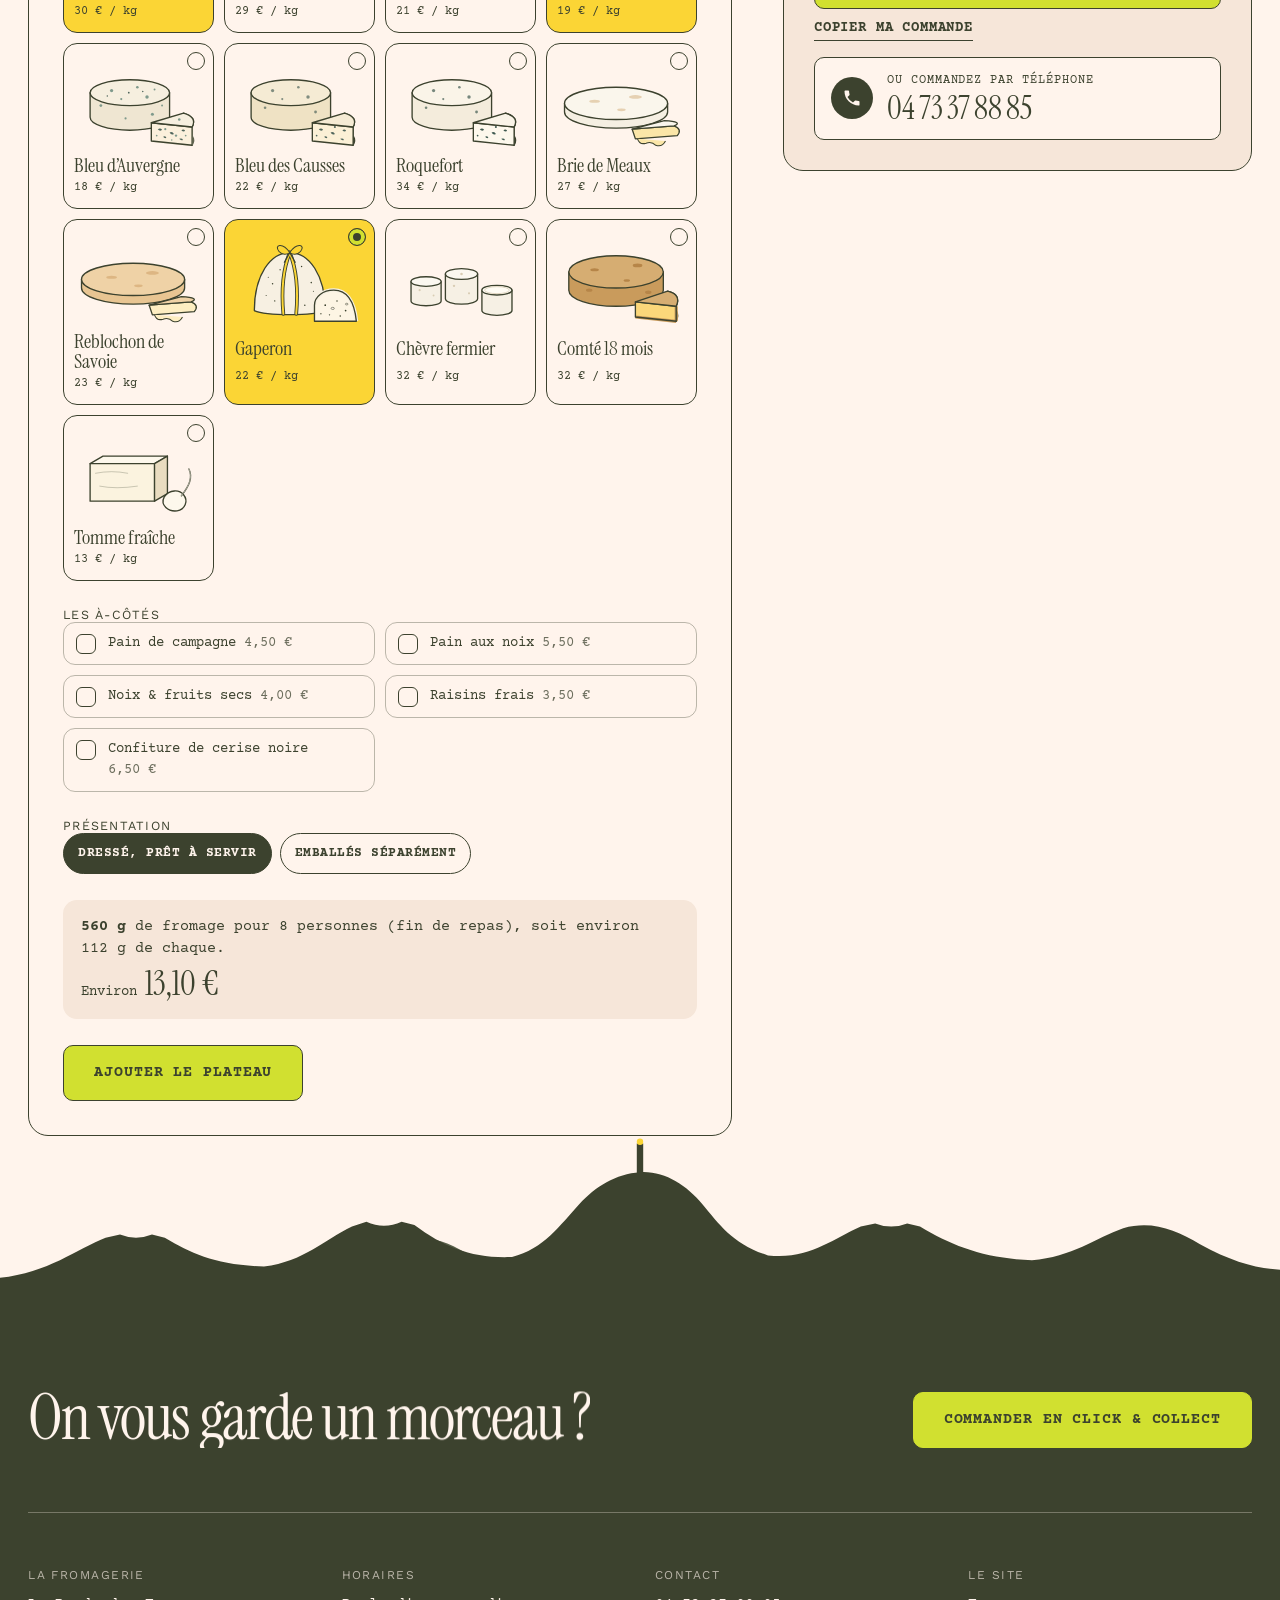
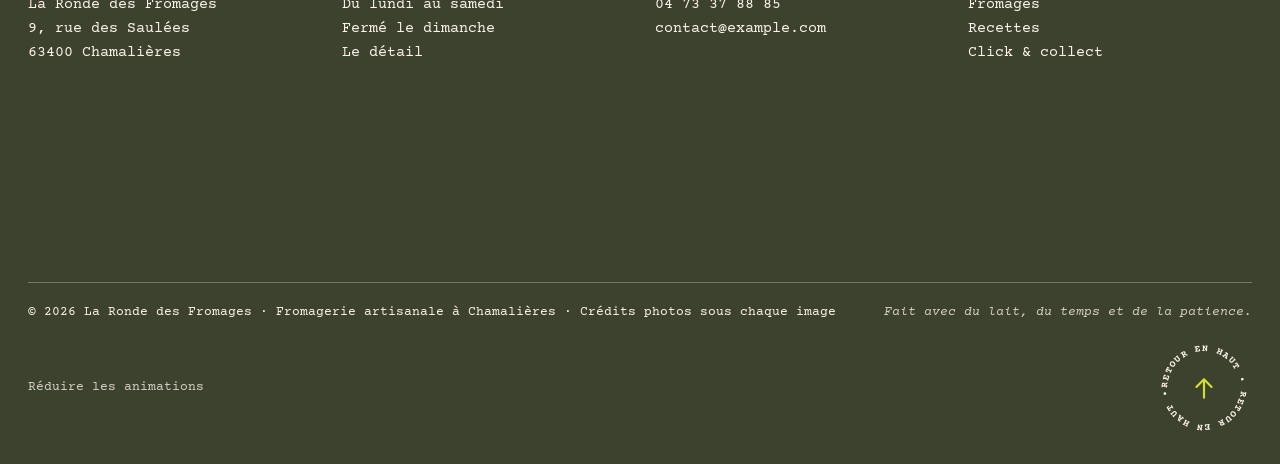
==== commit ac9c668f: "Renomme en La Ronde des Fromages, épure l'en-tête, ajoute le retour haptique - Nouveau nom partout (" ====
--- a/commande.html
+++ b/commande.html
@@ -3,15 +3,15 @@
 <head>
   <meta charset="utf-8">
   <meta name="viewport" content="width=device-width, initial-scale=1">
-  <title>Click &amp; collect — Au Buron</title>
+  <title>Click &amp; collect — La Ronde des Fromages</title>
   <meta name="description" content="Commandez en ligne vos plateaux, fromages à la coupe, soirées raclette et coffrets, et retirez-les au Buron, 9 rue des Saulées à Chamalières.">
   <meta name="theme-color" content="#fff4ec">
 
   <!-- Partage sur les réseaux — ✏️ À PERSONNALISER : remplacez l’URL de l’image par l’adresse complète une fois le site en ligne -->
   <meta property="og:type" content="website">
   <meta property="og:locale" content="fr_FR">
-  <meta property="og:site_name" content="Au Buron">
-  <meta property="og:title" content="Click &amp; collect — Au Buron">
+  <meta property="og:site_name" content="La Ronde des Fromages">
+  <meta property="og:title" content="Click &amp; collect — La Ronde des Fromages">
   <meta property="og:description" content="Les grands fromages d’Auvergne, choisis avec soin et coupés à la demande, à Chamalières aux portes de Clermont-Ferrand.">
   <meta property="og:image" content="assets/img/og-image.jpg">
   <meta name="twitter:card" content="summary_large_image">
@@ -312,19 +312,9 @@
 
   <!-- ============ En-tête ============ -->
   <header class="site-header" data-header>
-    <div class="ticker">
-      <div class="marquee marquee--ticker" data-marquee data-speed="40">
-        <div class="marquee__group">
-          <span>Fromages d’Auvergne affinés</span><svg class="ast" aria-hidden="true"><use href="#ast"/></svg>
-          <span>Click &amp; collect</span><svg class="ast" aria-hidden="true"><use href="#ast"/></svg>
-          <span>Coupe à la demande</span><svg class="ast" aria-hidden="true"><use href="#ast"/></svg>
-          <span>Idées recettes</span><svg class="ast" aria-hidden="true"><use href="#ast"/></svg>
-        </div>
-      </div>
-    </div>
     <div class="nav">
-      <a class="nav__logo" href="index.html" aria-label="Au Buron, accueil">
-        <span class="nav__logo-word">Au Buron</span>
+      <a class="nav__logo" href="index.html" aria-label="La Ronde des Fromages, accueil">
+        <span class="nav__logo-word">La Ronde <span>des Fromages</span></span>
         <span class="nav__logo-tag">fromagerie<br>artisanale</span>
       </a>
       <nav class="nav__links" aria-label="Navigation principale">
@@ -335,9 +325,10 @@
         <a class="link" href="index.html#infos">Infos</a>
       </nav>
       <div class="nav__actions">
-        <button class="pill pill--status" type="button" data-status-pill data-hours-toggle aria-expanded="false" aria-controls="hours-panel">
-          <span class="status-dot" aria-hidden="true"></span><span data-status-short>Horaires</span>
-          <svg class="pill__chev" viewBox="0 0 12 12" aria-hidden="true"><path d="M2,4 L6,8 L10,4" fill="none" stroke="currentColor" stroke-width="1.6" stroke-linecap="round" stroke-linejoin="round"/></svg>
+        <button class="status-btn" type="button" data-status-pill data-hours-toggle aria-expanded="false" aria-controls="hours-panel">
+          <span class="status-btn__dot" aria-hidden="true"></span>
+          <span class="status-btn__label" data-status-short>Horaires</span>
+          <span class="status-btn__detail" data-status-detail></span>
         </button>
         <a class="pill pill--dark" href="commande.html" data-magnetic>Commander</a>
         <button class="nav__burger" type="button" aria-expanded="false" aria-controls="menu" aria-label="Ouvrir le menu">
@@ -366,7 +357,7 @@
       <div class="hours-panel__head">
         <div>
           <p class="badge"><svg class="ast" aria-hidden="true"><use href="#ast"/></svg> Horaires d’ouverture</p>
-          <h2 class="h-sm" id="hours-panel-title">Au Buron, Chamalières</h2>
+          <h2 class="h-sm" id="hours-panel-title">La Ronde des Fromages, Chamalières</h2>
         </div>
         <button class="hours-panel__close" type="button" data-hours-close aria-label="Fermer les horaires">×</button>
       </div>
@@ -374,7 +365,7 @@
       <div class="hours-panel__body">
         <table class="hours" data-hours-table><caption class="visually-hidden">Horaires d’ouverture</caption><tbody></tbody></table>
         <div class="hours-panel__info">
-          <address><strong>Au Buron</strong><br>9, rue des Saulées<br>63400 Chamalières</address>
+          <address><strong>La Ronde des Fromages</strong><br>9, rue des Saulées<br>63400 Chamalières</address>
           <a class="link" href="tel:+33473378885">04&nbsp;73&nbsp;37&nbsp;88&nbsp;85</a>
           <div class="hours-panel__ctas">
             <a class="btn btn--primary" href="https://www.google.com/maps/search/?api=1&amp;query=Le+Buron+9+rue+des+Saul%C3%A9es+63400+Chamali%C3%A8res" target="_blank" rel="noopener"><span class="btn__label"><span data-text="Itinéraire">Itinéraire</span></span></a>
@@ -391,7 +382,7 @@
     <div class="curtain__bands"><span></span><span></span><span></span><span></span><span></span></div>
     <div class="curtain__center">
       <svg class="curtain__wheel" viewBox="-60 -60 120 120"><g class="curtain__spin"><use href="#wheel-top" x="-52" y="-52" width="104" height="104"/><use class="curtain__wedge" href="#wedge-top" x="-52" y="-52" width="104" height="104"/></g></svg>
-      <p class="curtain__title" data-curtain-title>Au Buron</p>
+      <p class="curtain__title" data-curtain-title>La Ronde des Fromages</p>
     </div>
   </div>
 
@@ -481,7 +472,7 @@
       <div class="footer__cols">
         <div class="footer__col">
           <p class="footer__label">La fromagerie</p>
-          <p>Au Buron<br>9, rue des Saulées<br>63400 Chamalières</p>
+          <p>La Ronde des Fromages<br>9, rue des Saulées<br>63400 Chamalières</p>
         </div>
         <div class="footer__col">
           <p class="footer__label">Horaires</p>
@@ -497,10 +488,10 @@
         </div>
       </div>
 
-      <p class="footer__word" aria-hidden="true">Au Buron</p>
+      <p class="footer__word" aria-hidden="true">La Ronde des Fromages</p>
 
       <div class="footer__bottom">
-        <p>© <span data-year>2026</span> Au Buron · Fromagerie artisanale à Chamalières · Crédits photos sous chaque image</p>
+        <p>© <span data-year>2026</span> La Ronde des Fromages · Fromagerie artisanale à Chamalières · Crédits photos sous chaque image</p>
         <p class="footer__made">Fait avec du lait, du temps et de la patience.</p>
         <button class="footer__motion link" type="button" data-motion-toggle aria-pressed="false">Réduire les animations</button>
         <a class="footer__top" href="#contenu" data-magnetic aria-label="Retour en haut de page">
--- a/assets/css/style.css
+++ b/assets/css/style.css
@@ -1,5 +1,5 @@
 /* =========================================================================
-   Au Buron — Fromagerie artisanale, Clermont-Ferrand
+   La Ronde des Fromages — Fromagerie artisanale, Clermont-Ferrand
    Feuille de styles principale
    ========================================================================= */
 
@@ -41,7 +41,7 @@
   --radius-img: 20px;
   --radius-btn: 10px;
   --radius-pill: 9999px;
-  --header-h: 96px;
+  --header-h: 72px;
 
   --ease-out: cubic-bezier(.22, 1, .36, 1);
   --ease-spring: cubic-bezier(.34, 1.56, .64, 1);
@@ -253,23 +253,17 @@
   transition: transform .7s var(--ease-out);
 }
 .site-header.is-hidden { transform: translateY(-100%); }
-.ticker {
-  height: 32px; display: flex; align-items: center; overflow: hidden;
-  background: var(--ink); color: var(--cream);
-  font: 700 11.5px/1 var(--font-type); letter-spacing: .1em; text-transform: uppercase;
-}
-.marquee--ticker .marquee__group { gap: 18px; padding-right: 18px; }
-.marquee--ticker .ast { width: 10px; height: 10px; color: var(--mustard); }
 .nav {
   position: relative;
-  height: 64px; display: flex; align-items: center; gap: clamp(16px, 2vw, 32px);
+  height: 72px; display: flex; align-items: center; gap: clamp(16px, 2vw, 32px);
   padding: 0 var(--gutter);
   border-bottom: 1px solid transparent;
   transition: background-color .45s, border-color .45s;
 }
 .site-header.is-scrolled .nav { background: var(--cream); border-bottom-color: var(--ink); }
 .nav__logo { display: flex; align-items: center; gap: 12px; margin-right: auto; }
-.nav__logo-word { font: 400 34px/1 var(--font-display); letter-spacing: -0.02em; transition: font-style .3s; }
+.nav__logo-word { font: 400 30px/1 var(--font-display); letter-spacing: -0.02em; white-space: nowrap; transition: font-style .3s; }
+.nav__logo-word > span { font-style: italic; }
 .nav__logo:hover .nav__logo-word { font-style: italic; }
 .nav__logo-tag {
   padding-left: 12px; border-left: 1px solid var(--ink);
@@ -606,7 +600,7 @@
 .chip input:focus-visible + span { outline: 2px solid var(--ink); outline-offset: 2px; }
 .calc__result { display: grid; gap: 8px; padding-top: 16px; border-top: 1px solid var(--ink); font-size: 15px; line-height: 1.45; }
 .calc__weight strong { font: 400 1.9em/1 var(--font-display); letter-spacing: -0.02em; }
-.calc__cta { align-self: flex-start; }
+.calc__cta { align-self: flex-start; max-width: 100%; }
 .calc__note { font-size: 12px; line-height: 1.45; opacity: .8; }
 
 /* ---------- 7. Nuage de mots ---------- */
@@ -715,9 +709,13 @@
 .infos__text { display: flex; flex-direction: column; align-items: flex-start; gap: 28px; }
 .status {
   display: inline-flex; align-items: center; gap: 10px;
-  padding: 11px 18px; border: 1px solid var(--ink); border-radius: var(--radius-pill);
-  background: var(--cream);
-  font-size: 13.5px; font-weight: 700; letter-spacing: .05em; text-transform: uppercase;
+  font: 500 15px/1.3 var(--font-badge); letter-spacing: .01em;
+}
+.status .status-dot { width: 7px; height: 7px; border: 0; background: #b9ad9c; position: relative; }
+.status.is-open .status-dot { background: #3d8b54; animation: none; }
+.status.is-open .status-dot::after {
+  content: ''; position: absolute; inset: 0; border-radius: 50%; background: #3d8b54;
+  animation: status-breathe 2.6s ease-out infinite;
 }
 .infos__cols { display: grid; grid-template-columns: auto minmax(0, 1fr); gap: clamp(24px, 4vw, 56px); width: 100%; }
 .infos__address { font-style: normal; line-height: 1.65; }
@@ -760,7 +758,7 @@
 .footer__word {
   overflow: hidden;
   margin: 0 -0.02em;
-  font: 400 33vw/.78 var(--font-display); letter-spacing: -0.045em;
+  font: 400 12.6vw/.86 var(--font-display); letter-spacing: -0.04em;
   text-align: center; white-space: nowrap;
 }
 .footer__word .char { display: inline-block; }
@@ -846,10 +844,9 @@
 }
 
 @media (max-width: 900px) {
-  :root { --header-h: 88px; }
-  .ticker { height: 28px; }
-  .nav { height: 60px; }
-  .nav__logo-word { font-size: 30px; }
+  :root { --header-h: 64px; }
+  .nav { height: 64px; }
+  .nav__logo-word { font-size: 26px; }
 
   .manifesto__foot { grid-template-columns: 1fr; justify-items: center; }
   .facts { grid-template-columns: 1fr; width: 100%; }
@@ -1373,3 +1370,31 @@
 @media (max-width: 640px) { .recipe-view__credit { font-size: 10px; } }
 .sheet__photo--art { display: grid; place-items: center; min-height: 320px; }
 .sheet__photo--art .sheet__art { position: static; width: min(78%, 460px); }
+
+/* ---------- Bouton des horaires (en-tête) : discret, typographique ---------- */
+.status-btn {
+  position: relative; display: inline-flex; align-items: center; gap: 10px;
+  height: 40px; padding: 0 2px;
+  background: none; border: 0; color: var(--ink); cursor: pointer;
+  font: 500 13px/1 var(--font-badge); letter-spacing: .01em; white-space: nowrap;
+}
+.status-btn::after {
+  content: ''; position: absolute; left: 2px; right: 2px; bottom: 7px; height: 1px;
+  background: currentColor; transform: scaleX(0); transform-origin: 100% 50%;
+  transition: transform .5s var(--ease-out);
+}
+.status-btn:hover::after, .status-btn:focus-visible::after, .status-btn[aria-expanded="true"]::after { transform: scaleX(1); transform-origin: 0 50%; }
+.status-btn__dot { position: relative; width: 7px; height: 7px; flex: none; border-radius: 50%; background: #b9ad9c; }
+.status-btn.is-open .status-btn__dot { background: #3d8b54; }
+.status-btn.is-open .status-btn__dot::after {
+  content: ''; position: absolute; inset: 0; border-radius: 50%; background: #3d8b54;
+  animation: status-breathe 2.6s ease-out infinite;
+}
+@keyframes status-breathe { 0% { transform: scale(1); opacity: .45; } 70%, 100% { transform: scale(3.2); opacity: 0; } }
+.status-btn__detail { padding-left: 10px; border-left: 1px solid rgba(60, 66, 46, .25); color: var(--ink-soft); font-weight: 400; }
+.status-btn__detail:empty { display: none; }
+@media (max-width: 640px) {
+  .status-btn__detail { display: none; }
+  .nav__logo-word { font-size: 21px; line-height: .98; }
+  .nav__logo-word > span { display: block; }
+}
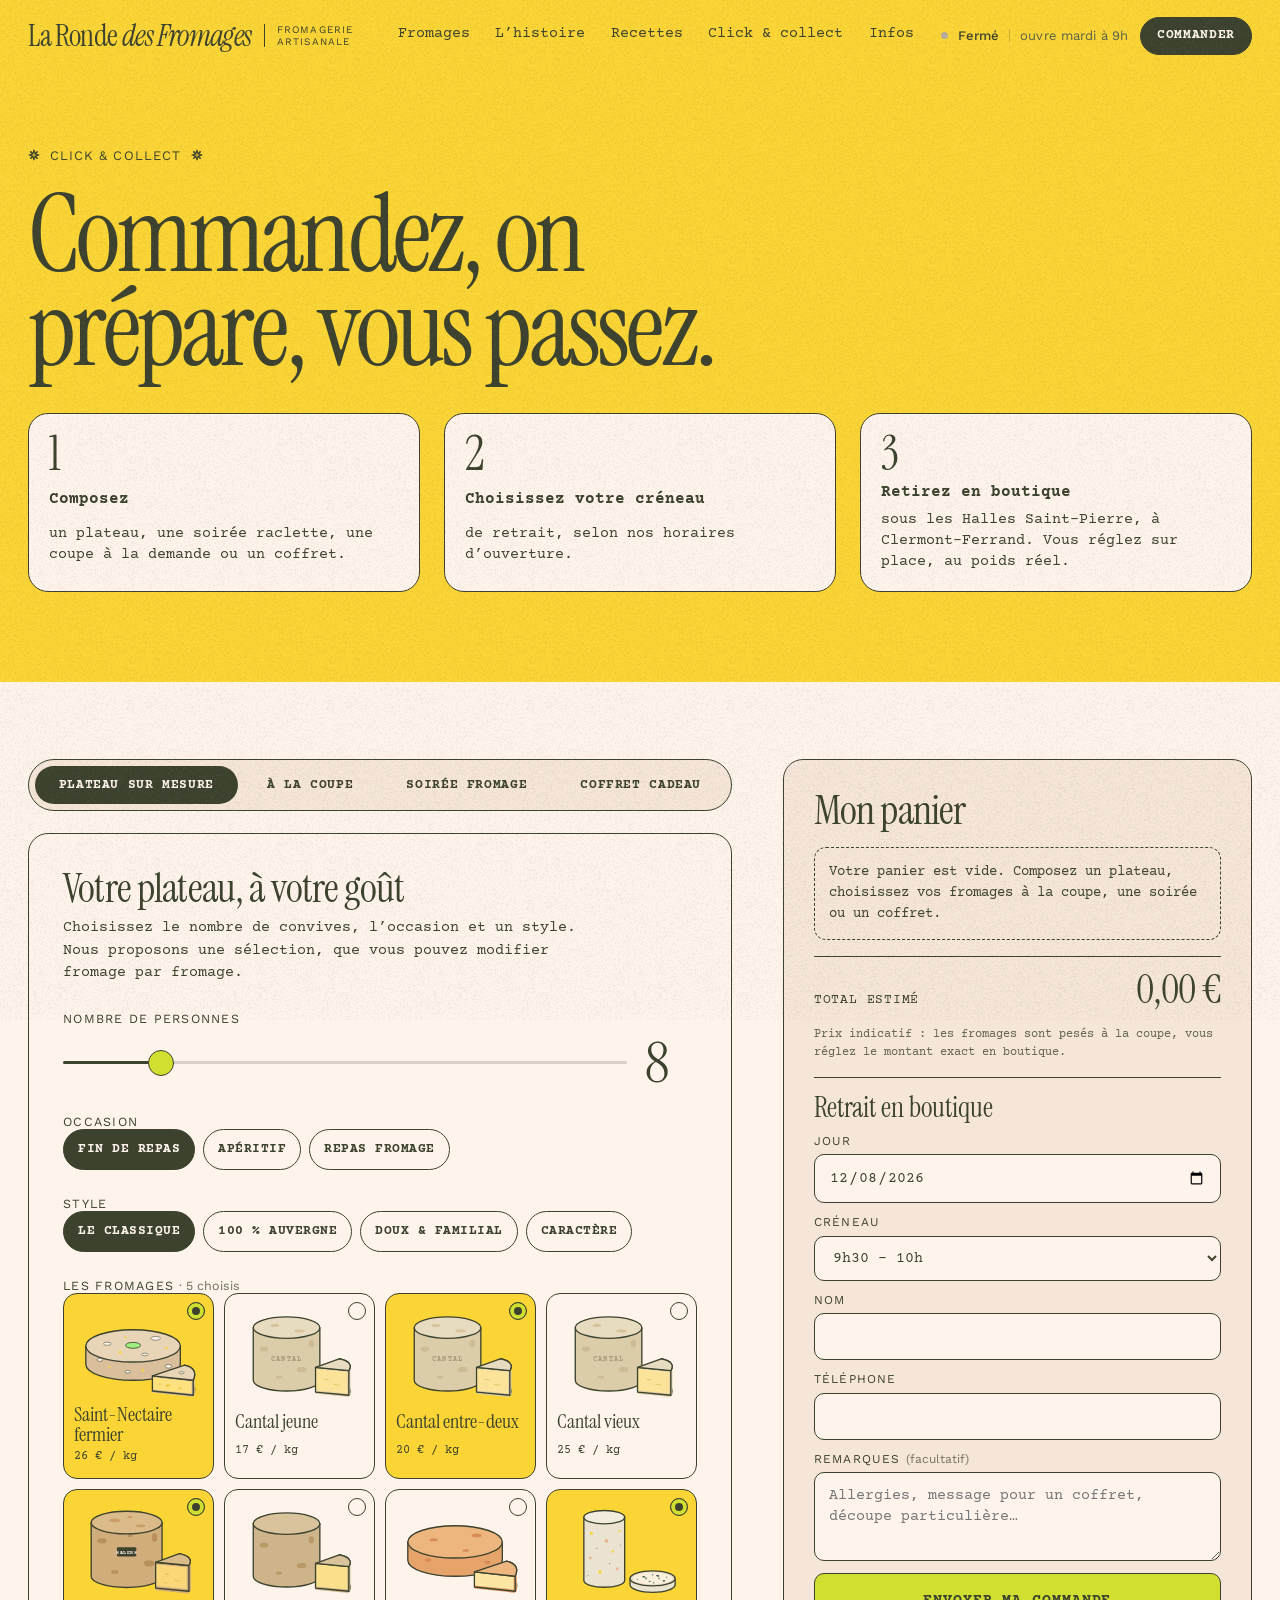
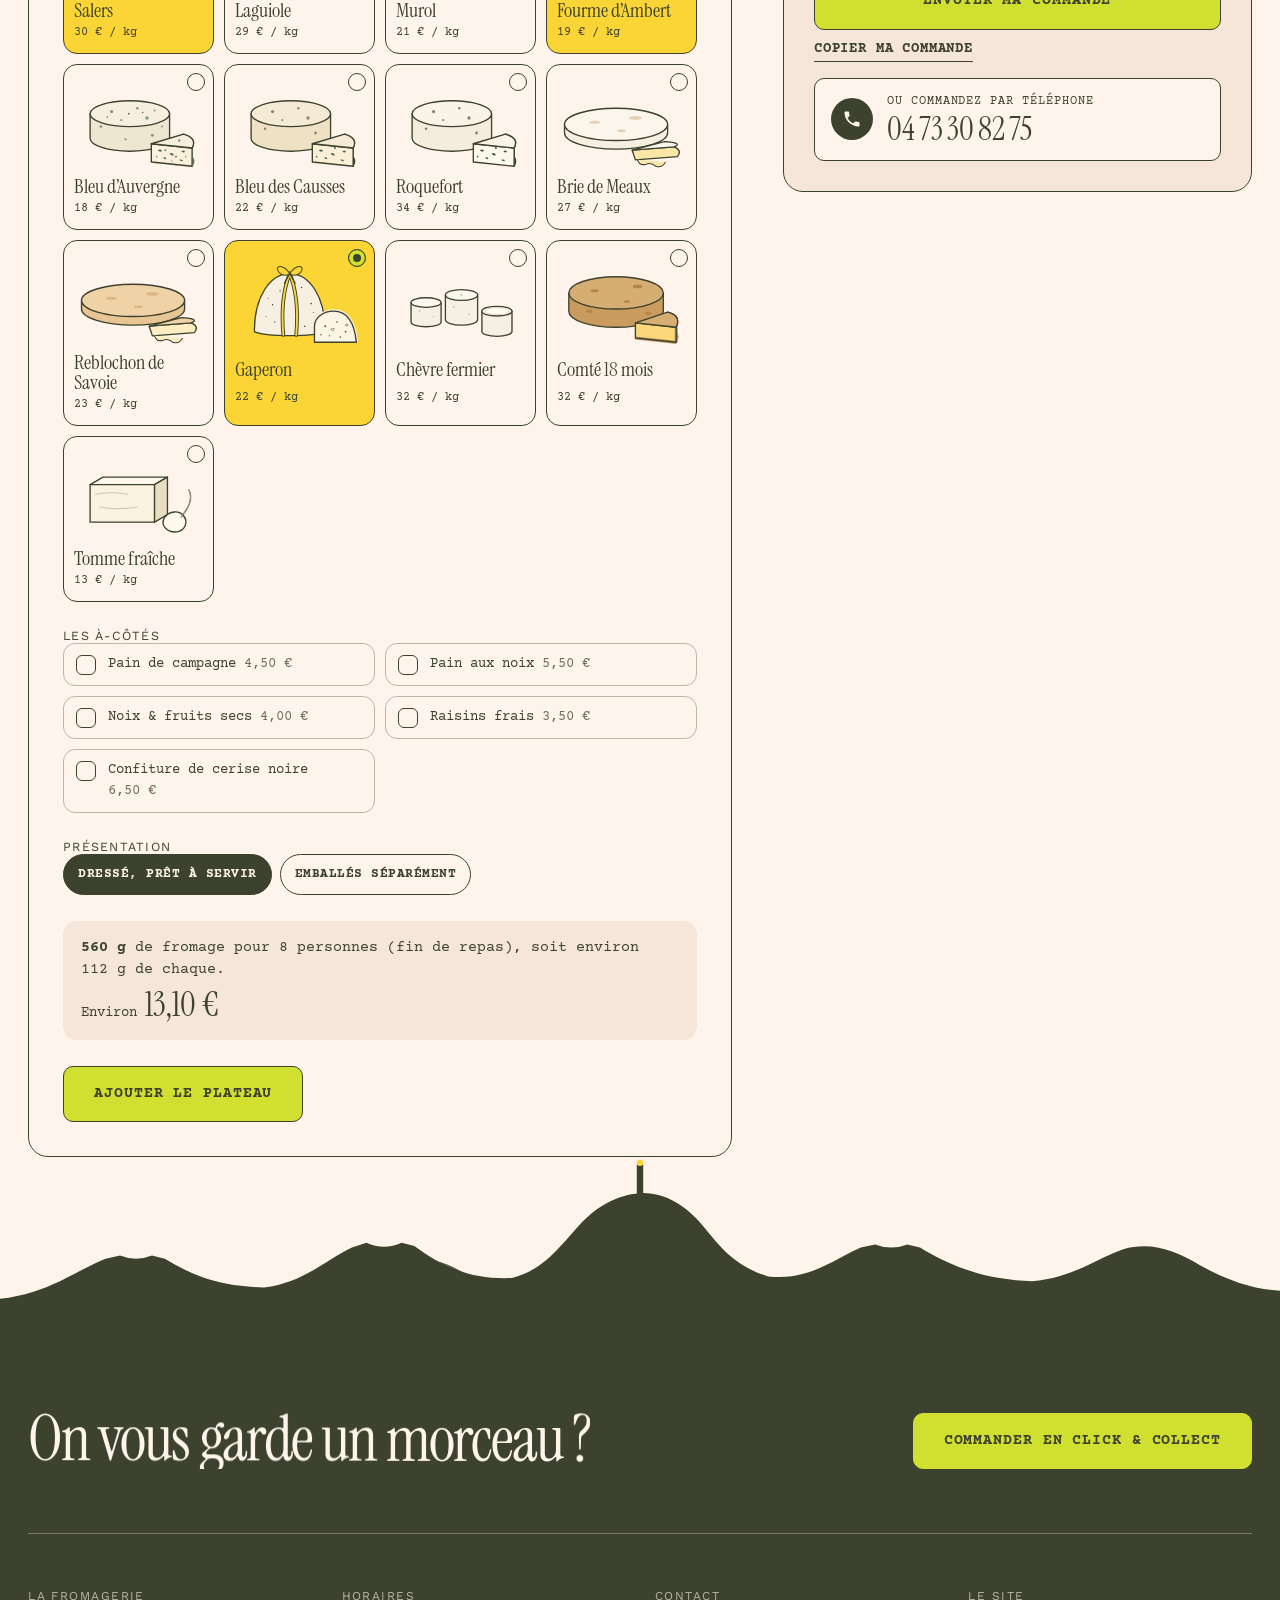
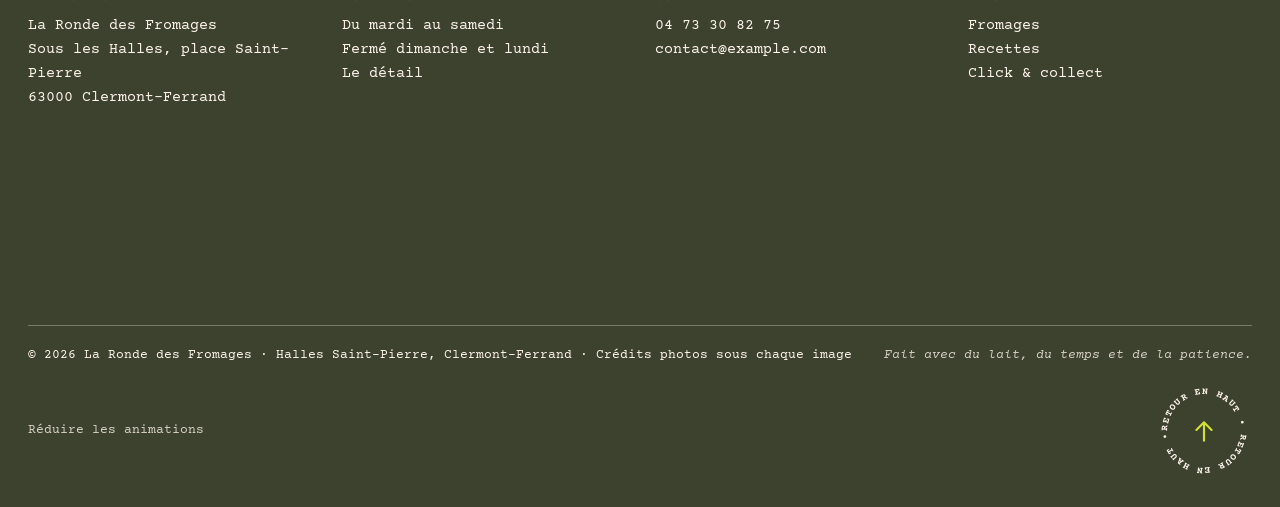
==== commit 75a95e27: "Coordonnées et horaires de La Ronde des Fromages - Adresse : sous les Halles, place Saint-Pierre, 63" ====
--- a/commande.html
+++ b/commande.html
@@ -4,7 +4,7 @@
   <meta charset="utf-8">
   <meta name="viewport" content="width=device-width, initial-scale=1">
   <title>Click &amp; collect — La Ronde des Fromages</title>
-  <meta name="description" content="Commandez en ligne vos plateaux, fromages à la coupe, soirées raclette et coffrets, et retirez-les au Buron, 9 rue des Saulées à Chamalières.">
+  <meta name="description" content="Commandez en ligne vos plateaux, fromages à la coupe, soirées raclette et coffrets, et retirez-les à La Ronde des Fromages, sous les Halles Saint-Pierre à Clermont-Ferrand.">
   <meta name="theme-color" content="#fff4ec">
 
   <!-- Partage sur les réseaux — ✏️ À PERSONNALISER : remplacez l’URL de l’image par l’adresse complète une fois le site en ligne -->
@@ -12,7 +12,7 @@
   <meta property="og:locale" content="fr_FR">
   <meta property="og:site_name" content="La Ronde des Fromages">
   <meta property="og:title" content="Click &amp; collect — La Ronde des Fromages">
-  <meta property="og:description" content="Les grands fromages d’Auvergne, choisis avec soin et coupés à la demande, à Chamalières aux portes de Clermont-Ferrand.">
+  <meta property="og:description" content="Les grands fromages d’Auvergne, choisis avec soin et coupés à la demande, sous les Halles Saint-Pierre à Clermont-Ferrand.">
   <meta property="og:image" content="assets/img/og-image.jpg">
   <meta name="twitter:card" content="summary_large_image">
 
@@ -348,7 +348,7 @@
       <a href="index.html#histoire"><span>L’histoire</span></a>
       <a href="index.html#infos"><span>Infos</span></a>
     </nav>
-    <p class="menu__foot">9, rue des Saulées · 63400 Chamalières · 04 73 37 88 85</p>
+    <p class="menu__foot">Sous les Halles, place Saint-Pierre · 63000 Clermont-Ferrand · 04 73 30 82 75</p>
   </div>
 
   <!-- Panneau des horaires (ouvert depuis la pastille en haut à droite) -->
@@ -357,7 +357,7 @@
       <div class="hours-panel__head">
         <div>
           <p class="badge"><svg class="ast" aria-hidden="true"><use href="#ast"/></svg> Horaires d’ouverture</p>
-          <h2 class="h-sm" id="hours-panel-title">La Ronde des Fromages, Chamalières</h2>
+          <h2 class="h-sm" id="hours-panel-title">La Ronde des Fromages, Halles Saint-Pierre</h2>
         </div>
         <button class="hours-panel__close" type="button" data-hours-close aria-label="Fermer les horaires">×</button>
       </div>
@@ -365,10 +365,10 @@
       <div class="hours-panel__body">
         <table class="hours" data-hours-table><caption class="visually-hidden">Horaires d’ouverture</caption><tbody></tbody></table>
         <div class="hours-panel__info">
-          <address><strong>La Ronde des Fromages</strong><br>9, rue des Saulées<br>63400 Chamalières</address>
-          <a class="link" href="tel:+33473378885">04&nbsp;73&nbsp;37&nbsp;88&nbsp;85</a>
+          <address><strong>La Ronde des Fromages</strong><br>Sous les Halles, place Saint-Pierre<br>63000 Clermont-Ferrand</address>
+          <a class="link" href="tel:+33473308275">04&nbsp;73&nbsp;30&nbsp;82&nbsp;75</a>
           <div class="hours-panel__ctas">
-            <a class="btn btn--primary" href="https://www.google.com/maps/search/?api=1&amp;query=Le+Buron+9+rue+des+Saul%C3%A9es+63400+Chamali%C3%A8res" target="_blank" rel="noopener"><span class="btn__label"><span data-text="Itinéraire">Itinéraire</span></span></a>
+            <a class="btn btn--primary" href="https://www.google.com/maps/search/?api=1&amp;query=La+Ronde+des+Fromages+Place+Saint-Pierre+63000+Clermont-Ferrand" target="_blank" rel="noopener"><span class="btn__label"><span data-text="Itinéraire">Itinéraire</span></span></a>
             <a class="btn btn--ghost" href="commande.html"><span class="btn__label"><span data-text="Click &amp; collect">Click &amp; collect</span></span></a>
           </div>
         </div>
@@ -396,7 +396,7 @@
         <ol class="order-steps">
           <li data-reveal><span class="order-steps__num">1</span><strong>Composez</strong><span>un plateau, une soirée raclette, une coupe à la demande ou un coffret.</span></li>
           <li data-reveal><span class="order-steps__num">2</span><strong>Choisissez votre créneau</strong><span>de retrait, selon nos horaires d’ouverture.</span></li>
-          <li data-reveal><span class="order-steps__num">3</span><strong>Retirez en boutique</strong><span>au 9, rue des Saulées à Chamalières. Vous réglez sur place, au poids réel.</span></li>
+          <li data-reveal><span class="order-steps__num">3</span><strong>Retirez en boutique</strong><span>sous les Halles Saint-Pierre, à Clermont-Ferrand. Vous réglez sur place, au poids réel.</span></li>
         </ol>
       </div>
     </section>
@@ -438,9 +438,9 @@
           <div class="pickup__alt">
             <button class="arrow-link" type="button" data-copy-order>Copier ma commande</button>
           </div>
-          <a class="phone-order" href="tel:+33473378885" data-phone-order>
+          <a class="phone-order" href="tel:+33473308275" data-phone-order>
             <span class="phone-order__icon" aria-hidden="true"><svg viewBox="0 0 24 24"><path d="M6.6 10.8a15.1 15.1 0 0 0 6.6 6.6l2.2-2.2a1 1 0 0 1 1-.25 11.4 11.4 0 0 0 3.6.57 1 1 0 0 1 1 1V20a1 1 0 0 1-1 1A17 17 0 0 1 3 4a1 1 0 0 1 1-1h3.5a1 1 0 0 1 1 1c0 1.25.2 2.45.57 3.57a1 1 0 0 1-.25 1z"/></svg></span>
-            <span class="phone-order__text"><span>Ou commandez par téléphone</span><strong>04&nbsp;73&nbsp;37&nbsp;88&nbsp;85</strong></span>
+            <span class="phone-order__text"><span>Ou commandez par téléphone</span><strong>04&nbsp;73&nbsp;30&nbsp;82&nbsp;75</strong></span>
           </a>
           <p class="pickup__done" data-pickup-done role="status" hidden></p>
         </form>
@@ -472,15 +472,15 @@
       <div class="footer__cols">
         <div class="footer__col">
           <p class="footer__label">La fromagerie</p>
-          <p>La Ronde des Fromages<br>9, rue des Saulées<br>63400 Chamalières</p>
+          <p>La Ronde des Fromages<br>Sous les Halles, place Saint-Pierre<br>63000 Clermont-Ferrand</p>
         </div>
         <div class="footer__col">
           <p class="footer__label">Horaires</p>
-          <p>Du lundi au samedi<br>Fermé le dimanche<br><button class="link" type="button" data-hours-toggle>Le détail</button></p>
+          <p>Du mardi au samedi<br>Fermé dimanche et lundi<br><button class="link" type="button" data-hours-toggle>Le détail</button></p>
         </div>
         <div class="footer__col">
           <p class="footer__label">Contact</p>
-          <p><a class="link" href="tel:+33473378885">04&nbsp;73&nbsp;37&nbsp;88&nbsp;85</a><br><a class="link" href="mailto:contact@example.com">contact@example.com</a></p>
+          <p><a class="link" href="tel:+33473308275">04&nbsp;73&nbsp;30&nbsp;82&nbsp;75</a><br><a class="link" href="mailto:contact@example.com">contact@example.com</a></p>
         </div>
         <div class="footer__col">
           <p class="footer__label">Le site</p>
@@ -491,7 +491,7 @@
       <p class="footer__word" aria-hidden="true">La Ronde des Fromages</p>
 
       <div class="footer__bottom">
-        <p>© <span data-year>2026</span> La Ronde des Fromages · Fromagerie artisanale à Chamalières · Crédits photos sous chaque image</p>
+        <p>© <span data-year>2026</span> La Ronde des Fromages · Halles Saint-Pierre, Clermont-Ferrand · Crédits photos sous chaque image</p>
         <p class="footer__made">Fait avec du lait, du temps et de la patience.</p>
         <button class="footer__motion link" type="button" data-motion-toggle aria-pressed="false">Réduire les animations</button>
         <a class="footer__top" href="#contenu" data-magnetic aria-label="Retour en haut de page">
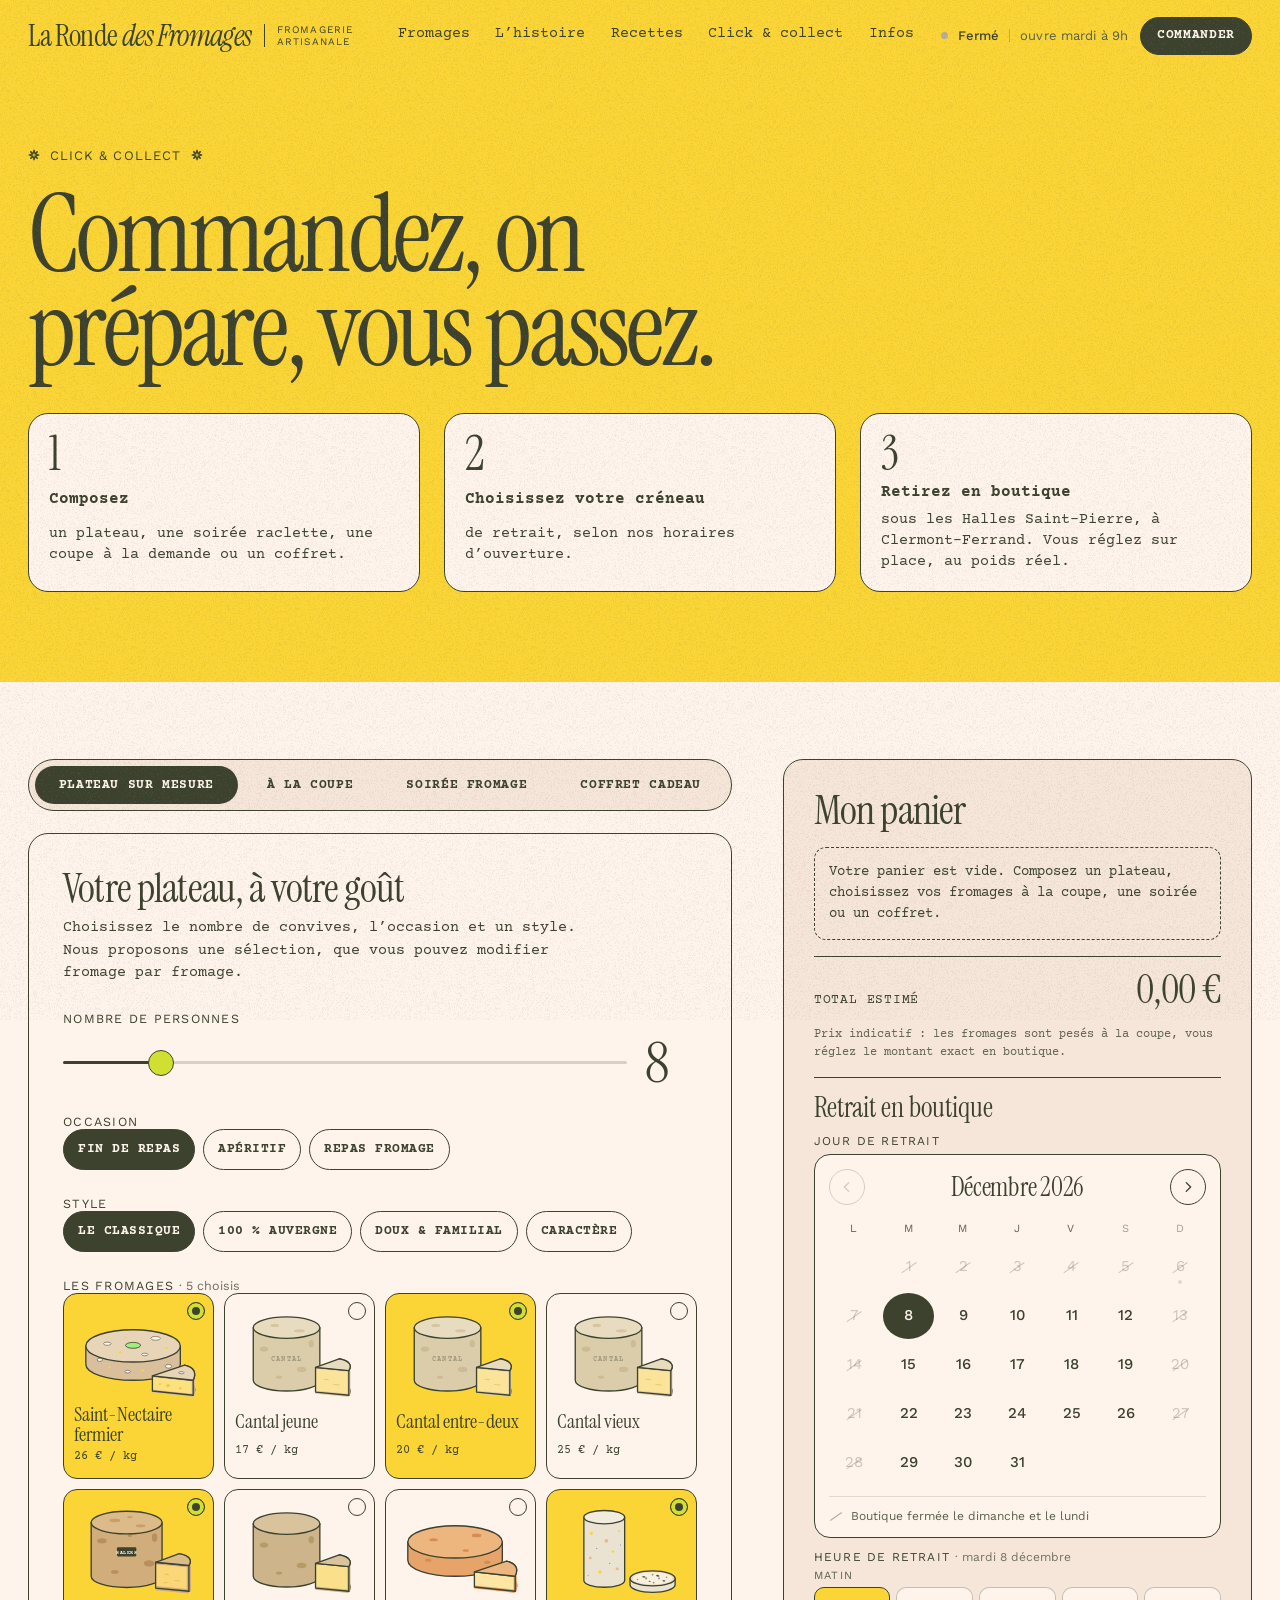
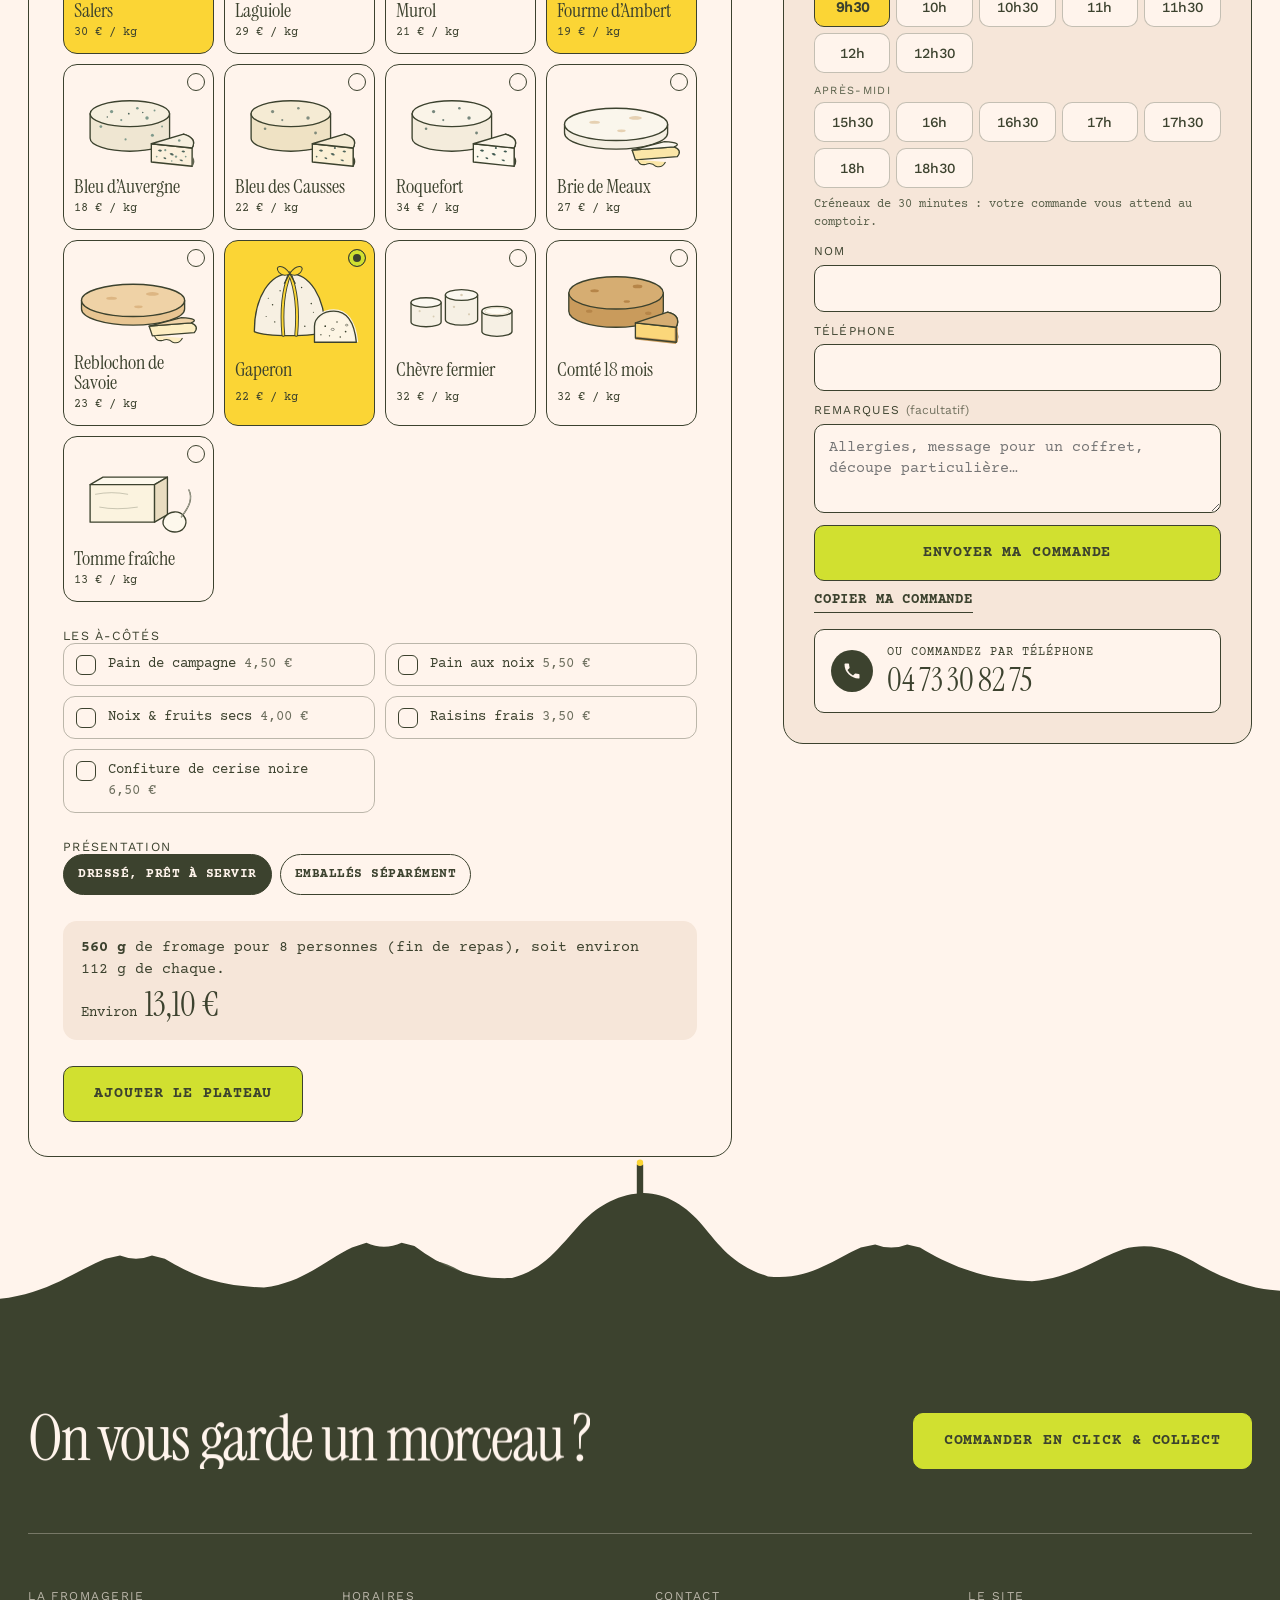
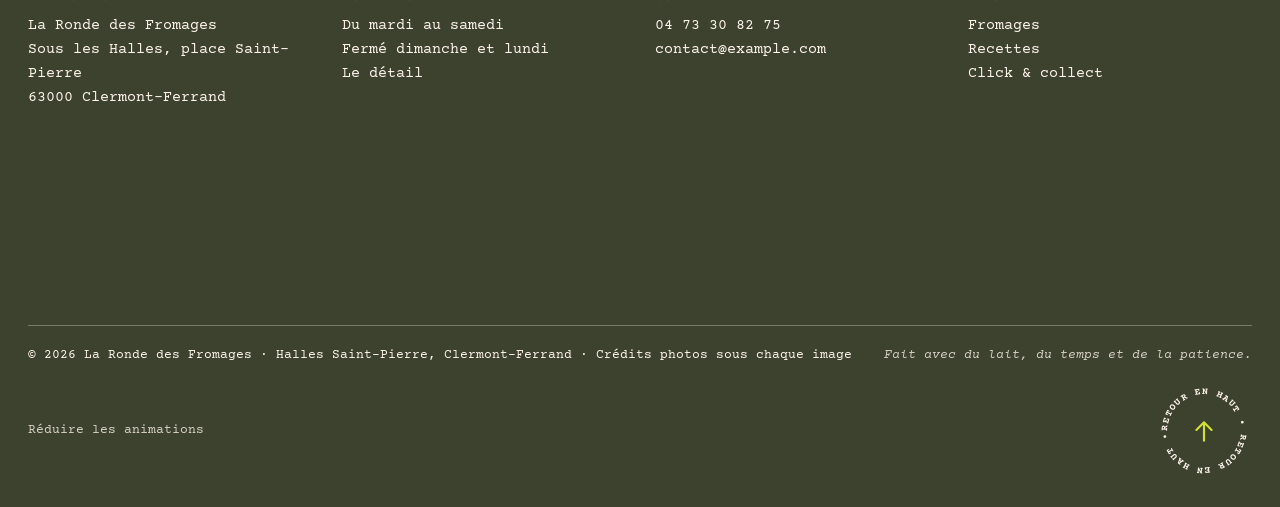
==== commit 745c4ad2: "Calendrier de retrait cliquable et arrivée en haut de page - Calendrier dessiné aux couleurs du site" ====
--- a/commande.html
+++ b/commande.html
@@ -414,12 +414,24 @@
         <form class="pickup" data-pickup novalidate>
           <h3 class="pickup__title">Retrait en boutique</h3>
           <div class="pickup__row">
-            <label for="pickup-date">Jour</label>
-            <input type="date" id="pickup-date" name="date" required>
+            <span class="pickup__label" id="pickup-date-label">Jour de retrait</span>
+            <div class="cal" data-cal role="group" aria-labelledby="pickup-date-label">
+              <div class="cal__head">
+                <button class="cal__nav" type="button" data-cal-prev aria-label="Mois précédent"><svg viewBox="0 0 16 16" aria-hidden="true"><path d="M10 3 5 8l5 5" fill="none" stroke="currentColor" stroke-width="1.6" stroke-linecap="round" stroke-linejoin="round"/></svg></button>
+                <p class="cal__month" data-cal-month aria-live="polite"></p>
+                <button class="cal__nav" type="button" data-cal-next aria-label="Mois suivant"><svg viewBox="0 0 16 16" aria-hidden="true"><path d="m6 3 5 5-5 5" fill="none" stroke="currentColor" stroke-width="1.6" stroke-linecap="round" stroke-linejoin="round"/></svg></button>
+              </div>
+              <div class="cal__dow" aria-hidden="true"><span>L</span><span>M</span><span>M</span><span>J</span><span>V</span><span>S</span><span>D</span></div>
+              <div class="cal__grid" data-cal-grid></div>
+              <p class="cal__legend"><span class="cal__legend-dot"></span>Boutique fermée le dimanche et le lundi</p>
+            </div>
+            <input type="hidden" id="pickup-date" name="date">
           </div>
           <div class="pickup__row">
-            <label for="pickup-slot">Créneau</label>
-            <select id="pickup-slot" name="slot" required></select>
+            <span class="pickup__label" id="pickup-slot-label">Heure de retrait <span class="pickup__label-day" data-slot-day></span></span>
+            <div class="slots" data-slots role="group" aria-labelledby="pickup-slot-label"></div>
+            <p class="slots__hint">Créneaux de 30 minutes : votre commande vous attend au comptoir.</p>
+            <input type="hidden" id="pickup-slot" name="slot">
           </div>
           <div class="pickup__row">
             <label for="pickup-name">Nom</label>
--- a/assets/css/style.css
+++ b/assets/css/style.css
@@ -1398,3 +1398,67 @@
   .nav__logo-word { font-size: 21px; line-height: .98; }
   .nav__logo-word > span { display: block; }
 }
+
+/* ---------- Click & collect : calendrier et créneaux de retrait ---------- */
+.pickup__label { font: 400 12px/1.2 var(--font-badge); letter-spacing: .1em; text-transform: uppercase; }
+.pickup__label-day { text-transform: none; letter-spacing: 0; opacity: .7; }
+.cal {
+  padding: 14px 14px 12px; border: 1px solid var(--ink); border-radius: 16px; background: var(--cream);
+  font-family: var(--font-badge); font-variant-numeric: tabular-nums;
+}
+.cal__head { display: flex; align-items: center; justify-content: space-between; gap: 10px; margin-bottom: 10px; }
+.cal__month { font: 400 26px/1 var(--font-display); letter-spacing: -0.01em; }
+.cal__nav {
+  display: grid; place-items: center; width: 36px; height: 36px; flex: none;
+  border: 1px solid var(--ink); border-radius: 50%; background: transparent; color: var(--ink); cursor: pointer;
+  transition: background-color .3s, color .3s, opacity .3s;
+}
+.cal__nav svg { width: 14px; height: 14px; }
+.cal__nav:hover:not(:disabled) { background: var(--ink); color: var(--cream); }
+.cal__nav:disabled { opacity: .22; cursor: default; }
+.cal__dow, .cal__grid { display: grid; grid-template-columns: repeat(7, minmax(0, 1fr)); gap: 3px; }
+.cal__dow span { padding: 6px 0; text-align: center; font-size: 11px; letter-spacing: .12em; color: var(--ink-soft); }
+.cal__dow span:nth-child(n+6) { opacity: .55; }
+.cal__day {
+  position: relative; aspect-ratio: 1; max-height: 46px; width: 100%;
+  display: grid; place-items: center; border: 0; border-radius: 50%;
+  background: transparent; color: var(--ink); cursor: pointer;
+  font: 500 15px/1 var(--font-badge);
+  transition: background-color .25s, color .25s, transform .3s var(--ease-spring);
+}
+.cal__day:hover:not(:disabled):not(.is-selected) { background: var(--peach); transform: scale(1.06); }
+.cal__day:focus-visible { outline: 2px solid var(--ink); outline-offset: 1px; }
+.cal__day.is-off { color: rgba(60, 66, 46, .26); cursor: not-allowed; font-weight: 400; }
+.cal__day.is-off::before {
+  content: ''; position: absolute; left: 32%; right: 32%; top: 50%; height: 1px;
+  background: currentColor; transform: rotate(-35deg);
+}
+.cal__day.is-today::after {
+  content: ''; position: absolute; bottom: 14%; left: 50%; width: 4px; height: 4px; margin-left: -2px;
+  border-radius: 50%; background: currentColor; opacity: .6;
+}
+.cal__day.is-selected { background: var(--ink); color: var(--cream); animation: cal-pop .45s var(--ease-spring); }
+@keyframes cal-pop { 0% { transform: scale(.7); } 100% { transform: scale(1); } }
+.cal__grid.is-from-right { animation: cal-slide-r .45s var(--ease-out); }
+.cal__grid.is-from-left { animation: cal-slide-l .45s var(--ease-out); }
+@keyframes cal-slide-r { from { opacity: 0; transform: translateX(18px); } }
+@keyframes cal-slide-l { from { opacity: 0; transform: translateX(-18px); } }
+.cal__legend { display: flex; align-items: center; gap: 8px; margin-top: 10px; padding-top: 10px; border-top: 1px solid rgba(60, 66, 46, .15); font-size: 12px; color: var(--ink-soft); }
+.cal__legend-dot { position: relative; width: 14px; height: 14px; flex: none; }
+.cal__legend-dot::before { content: ''; position: absolute; left: 0; right: 0; top: 50%; height: 1px; background: rgba(60, 66, 46, .4); transform: rotate(-35deg); }
+
+.slots { display: grid; gap: 12px; }
+.slots__hint { margin-top: 2px; font-size: 12px; color: var(--ink-soft); }
+.slots__name { margin-bottom: 6px; font: 400 11px/1 var(--font-badge); letter-spacing: .12em; text-transform: uppercase; color: var(--ink-soft); }
+.slots__list { display: grid; grid-template-columns: repeat(auto-fill, minmax(68px, 1fr)); gap: 6px; }
+.slot {
+  height: 40px; padding: 0 6px; border: 1px solid rgba(60, 66, 46, .3); border-radius: 10px;
+  background: var(--cream); color: var(--ink); cursor: pointer; white-space: nowrap;
+  font: 500 14px/1 var(--font-badge); font-variant-numeric: tabular-nums;
+  animation: slot-in .4s var(--ease-out) both; animation-delay: calc(var(--i, 0) * 16ms);
+  transition: border-color .25s, background-color .25s, transform .3s var(--ease-spring);
+}
+.slot:hover { border-color: var(--ink); transform: translateY(-1px); }
+.slot:focus-visible { outline: 2px solid var(--ink); outline-offset: 1px; }
+.slot.is-selected { border-color: var(--ink); background: var(--mustard); font-weight: 700; }
+@keyframes slot-in { from { opacity: 0; transform: translateY(6px); } }
